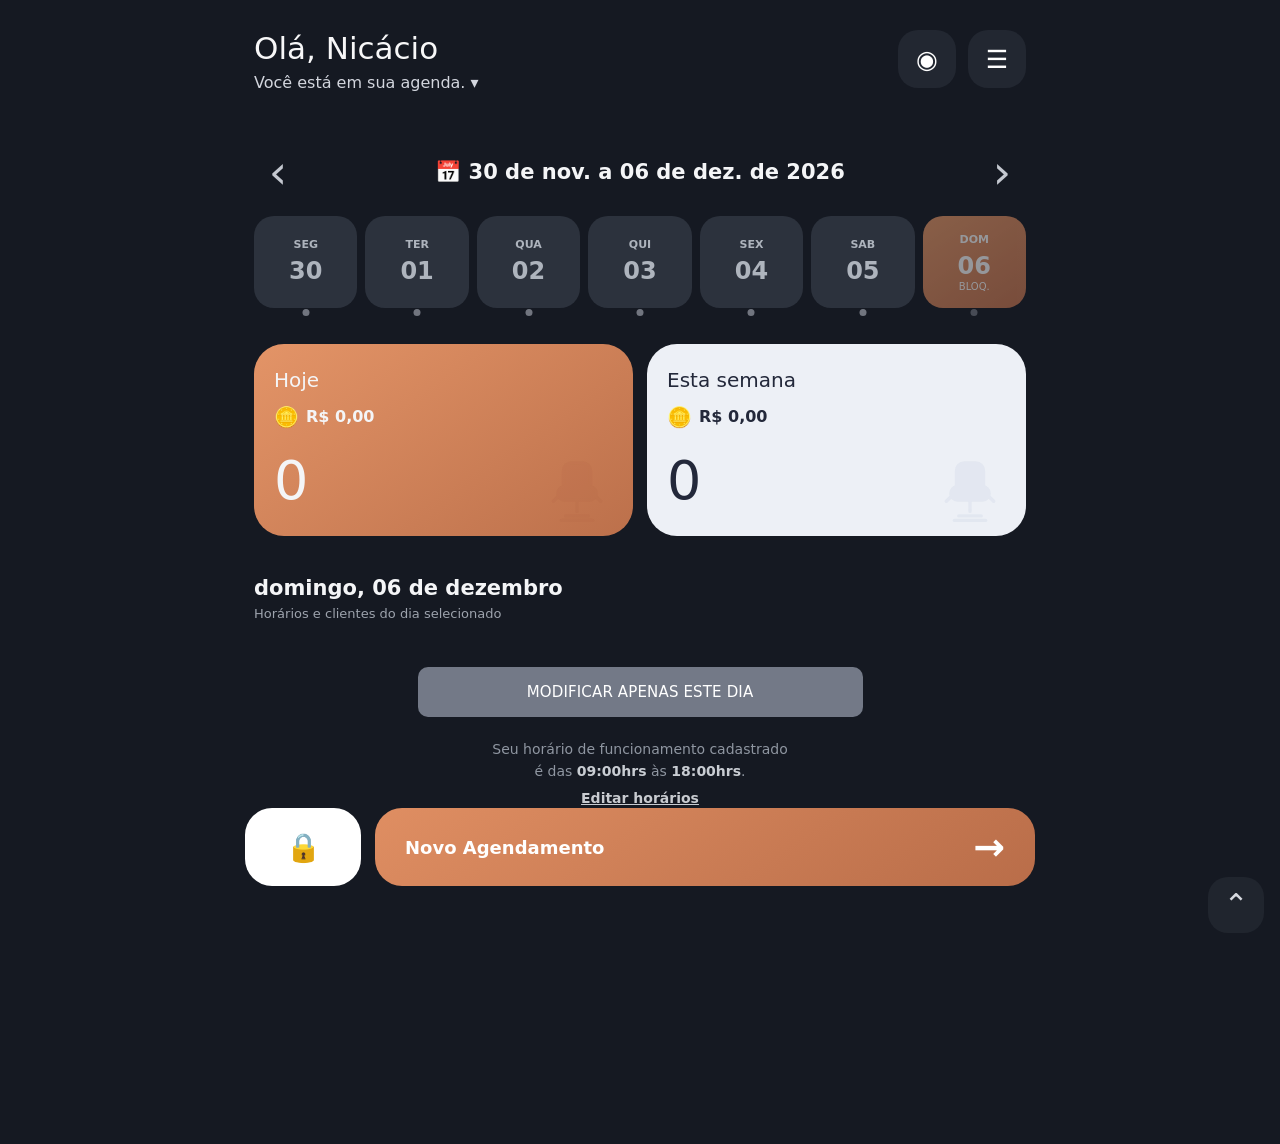
==== barbeiro/index.html @ 071ae9c9 "Add files via upload" ====
<!doctype html>
<html lang="pt-BR">
<head>
<meta charset="utf-8">
<meta name="viewport" content="width=device-width,initial-scale=1,viewport-fit=cover">
<meta name="theme-color" content="#151922">
<title>Agenda • Barbearia Nicácio</title>
<link rel="manifest" href="manifest.json">
<link rel="stylesheet" href="barbeiro.css?v=29">
</head>
<body>
<main class="barber-app">
  <header class="barber-top">
    <div class="hello-block">
      <h1>Olá, <span id="barberName">Nicácio</span></h1>
      <button id="agendaSelector" class="agenda-selector">Você está em sua agenda. <span>▾</span></button>
    </div>
    <div class="top-actions">
      <button id="togglePrivacy" class="icon-btn" aria-label="Ocultar valores">◉</button>
      <button id="openMenu" class="icon-btn" aria-label="Abrir menu">☰</button>
    </div>
  </header>

  <section class="week-head">
    <div class="week-title-row">
      <button id="prevWeek" class="nav-arrow" aria-label="Semana anterior">‹</button>
      <div class="week-title">📅 <span id="weekRange"></span></div>
      <button id="nextWeek" class="nav-arrow" aria-label="Próxima semana">›</button>
    </div>
    <div id="weekDays" class="week-days"></div>
  </section>

  <section class="stats-grid">
    <article class="stat-card stat-today">
      <div><strong>Hoje</strong><span class="money-line"><span class="coin-icon" aria-hidden="true">🪙</span><b id="todayRevenue">R$ 0,00</b></span></div>
      <div class="stat-number" id="todayCount">0</div><div class="chair barber-chair" aria-hidden="true"><svg viewBox="0 0 64 64"><rect x="20" y="8" width="24" height="26" rx="7"/><rect x="15" y="29" width="34" height="12" rx="6"/><path d="M32 41v10M22 55h20M18 59h28"/><path d="M18 35l-7 7M46 35l7 7"/></svg></div>
    </article>
    <article class="stat-card stat-week">
      <div><strong>Esta semana</strong><span class="money-line"><span class="coin-icon" aria-hidden="true">🪙</span><b id="weekRevenue">R$ 0,00</b></span></div>
      <div class="stat-number" id="weekCount">0</div><div class="chair barber-chair" aria-hidden="true"><svg viewBox="0 0 64 64"><rect x="20" y="8" width="24" height="26" rx="7"/><rect x="15" y="29" width="34" height="12" rx="6"/><path d="M32 41v10M22 55h20M18 59h28"/><path d="M18 35l-7 7M46 35l7 7"/></svg></div>
    </article>
  </section>

  <section class="timeline-wrap">
    <div class="timeline-top">
      <div><h2 id="selectedDayTitle">Agenda de hoje</h2><p id="selectedDaySub">Horários e clientes do dia selecionado</p></div>
      <button id="editDayBtn" class="mini-btn">Modificar este dia</button>
    </div>
    <div id="timeline" class="timeline"></div>
    <div class="day-edit-footer">
      <button id="editDayBtnBottom" class="day-only-btn">MODIFICAR APENAS ESTE DIA</button>
      <p class="business-hours" id="businessHoursText"></p>
      <button id="editHoursLink" class="edit-hours-link" type="button">Editar horários</button>
      <div class="app-version">Versão Barbearia Nicácio</div>
      <button id="scrollTopRef" class="scroll-top-ref" type="button" aria-label="Voltar ao topo">⌃</button>
    </div>
  </section>

  <div class="bottom-spacer"></div>
  <div class="bottom-actions">
    <button id="lockDayBtn" class="lock-btn" aria-label="Bloquear dia">🔒</button>
    <button id="newBookingBtn" class="new-booking-btn">Novo Agendamento <span>→</span></button>
  </div>
</main>

<aside id="sideMenu" class="side-menu hidden" aria-hidden="true">
  <div class="menu-head-ref">
    <button id="closeMenu" class="menu-close-ref" aria-label="Fechar menu">✕</button>
    <div class="menu-logo-ref">NICÁCIO</div>
  </div>
  <nav class="menu-list menu-list-ref">
    <button data-page="link">Meu link</button>
    <button data-page="services">Serviços e preços</button>
    <button data-page="clients">Clientes</button>
    <button data-page="cancelled">Cancelados</button>
    <button data-page="recurrence">Minhas recorrências</button>
    <button data-page="revenue">Faturamento</button>
    <button data-page="help">Ajuda p/ configurar</button>
    <button data-page="report">Reportar erro</button>
    <button data-page="rate">Avaliar app</button>
    <button data-page="settings">Configurações</button>
  </nav>
</aside>
<div id="menuOverlay" class="menu-overlay hidden"></div>

<section id="modal" class="modal hidden" aria-hidden="true">
  <div class="modal-card">
    <div class="modal-head"><h2 id="modalTitle">Painel</h2><button id="closeModal" class="icon-btn" aria-label="Fechar">✕</button></div>
    <div id="modalContent"></div>
  </div>
</section>

<div id="toast" class="toast hidden" role="status"></div>
<script src="barbeiro.js?v=29"></script>
</body>
</html>
---- barbeiro/barbeiro.css ----
:root{--bg:#151922;--panel:#2b3039;--panel2:#222730;--text:#f4f5f7;--muted:#9da3ad;--accent:#dc8a5e;--accent2:#b96b48;--light:#eef0f6;--danger:#a34b55;--success:#2f7650;--line:#ffffff1b;--slot:#50545d}
*{box-sizing:border-box}html{background:#11151d}body{margin:0;background:linear-gradient(180deg,#11161f 0,#20242c 72%,#171b22 100%);color:var(--text);font-family:Inter,system-ui,-apple-system,Segoe UI,Roboto,Arial,sans-serif;min-height:100vh}button,input,select,textarea{font:inherit}button{cursor:pointer}.hidden{display:none!important}
.barber-app{max-width:820px;margin:auto;min-height:100vh;padding:26px 22px 116px}.barber-top{display:flex;justify-content:space-between;align-items:flex-start;gap:14px}.barber-top h1{font-size:29px;line-height:1.05;margin:0 0 5px;font-weight:400}.agenda-selector{border:0;background:transparent;color:#d0d4dc;padding:0;font-size:14px}.top-actions{display:flex;gap:12px}.icon-btn{width:54px;height:54px;border:0;border-radius:18px;background:#222730;color:#fff;font-size:24px;display:grid;place-items:center}
.week-head{margin-top:24px}.week-title-row{display:flex;align-items:center;justify-content:space-between;gap:14px}.week-title{font-size:19px;font-weight:750}.week-arrows{display:flex;gap:20px}.nav-arrow{border:0;background:transparent;color:#b9bec7;font-size:44px;line-height:.8;padding:0 4px}.week-days{display:grid;grid-template-columns:repeat(7,1fr);gap:8px;margin-top:17px}.day-btn{border:0;border-radius:17px;background:#2d323c;color:#aeb4be;padding:8px 3px;height:84px;position:relative}.day-btn span,.day-btn small{display:block}.day-btn span{font-size:10px;font-weight:700}.day-btn strong{font-size:20px;display:block;margin:5px 0 2px}.day-btn small{font-size:9px}.day-btn::after{content:"";position:absolute;width:7px;height:7px;border-radius:50%;bottom:-8px;left:50%;transform:translateX(-50%);background:#21cf45;opacity:.9}.day-btn.no-work::after,.day-btn.blocked::after{background:#7b8089}.day-btn.active{background:linear-gradient(145deg,#e59a6f,#c57650);color:#fff}.day-btn.blocked{opacity:.55}
.stats-grid{display:grid;grid-template-columns:1fr 1fr;gap:12px;margin-top:32px}.stat-card{min-height:162px;border-radius:28px;padding:20px;position:relative;overflow:hidden}.stat-today{background:linear-gradient(145deg,#e39467,#bc704b)}.stat-week{background:#edf0f6;color:#23283a}.stat-card strong{display:block;font-size:18px;font-weight:500}.money-line{display:block;margin-top:9px;height:24px}.money-line b{font-size:14px}.stat-number{font-size:50px;margin-top:17px;font-weight:400}.chair{position:absolute;right:20px;bottom:10px;font-size:58px;opacity:.08;transform:rotate(180deg)}
.timeline-wrap{margin-top:34px}.timeline-top{display:flex;justify-content:space-between;gap:12px;align-items:end}.timeline-top h2{margin:0;font-size:19px}.timeline-top p{margin:4px 0 0;color:var(--muted);font-size:12px}.mini-btn{border:0;border-radius:13px;background:#707681;color:#fff;padding:10px 12px;font-size:11px}.timeline{margin-top:18px}.slot-row{position:relative;min-height:108px;border-top:1px solid #ffffff24;padding:0 0 6px 68px}.slot-time{position:absolute;left:0;top:-9px;color:#7f8793;font-size:12px}.slot-card{min-height:96px;border-radius:17px;background:#555961;padding:12px 15px;margin:0 0 6px;display:flex;flex-direction:column;justify-content:space-between;position:relative}.slot-card.closed{background:repeating-linear-gradient(45deg,#3d424b 0,#3d424b 12px,#484d56 12px,#484d56 24px)}.slot-card.closed strong{font-size:18px;margin-top:25px}.slot-card .slot-head{display:flex;justify-content:space-between;gap:10px;color:#fff;font-weight:700;font-size:13px}.slot-card .slot-actions{display:flex;gap:8px}.slot-card .client-name{font-size:18px;font-weight:700;margin-top:18px}.slot-card .service-name{font-size:11px;color:#c7cbd2;text-transform:uppercase;font-weight:800;letter-spacing:.4px}.slot-price{font-size:12px;color:#fff;background:#ffffff16;border-radius:8px;padding:5px 8px}.mini-icon{border:0;background:transparent;color:#fff;font-size:16px;padding:2px 4px}.empty-slot{color:#69717d;padding:22px 12px;font-size:12px}
.bottom-actions{position:fixed;left:50%;transform:translateX(-50%);bottom:12px;width:min(784px,calc(100% - 28px));display:grid;grid-template-columns:110px 1fr;gap:12px;z-index:8}.lock-btn,.new-booking-btn{border:0;border-radius:24px;height:76px}.lock-btn{background:#fff;font-size:28px}.new-booking-btn{background:linear-gradient(145deg,#df8e62,#b96d49);color:#fff;font-size:17px;font-weight:700;display:flex;align-items:center;justify-content:space-between;padding:0 28px}.new-booking-btn span{font-size:34px}.bottom-spacer{height:60px}
.side-menu{position:fixed;inset:0 0 0 auto;width:min(540px,86vw);background:#12171f;z-index:30;padding:28px 20px;box-shadow:-20px 0 60px #0007;overflow:auto}.menu-overlay{position:fixed;inset:0;background:#0009;z-index:29}.menu-head{display:flex;justify-content:space-between;align-items:flex-start}.menu-logo{font-family:Georgia,serif;font-size:38px;color:#d58a64;font-weight:800}.menu-head small{color:#8e96a1}.menu-list{margin-top:38px;display:flex;flex-direction:column}.menu-list button{border:0;border-bottom:1px solid #ffffff0f;background:transparent;color:#d4d7dc;text-align:left;padding:16px 5px;font-size:16px;display:flex;gap:12px;align-items:center}.menu-list button span{width:25px;text-align:center}
.modal{position:fixed;inset:0;background:#000a;display:grid;place-items:end center;z-index:40;padding:12px}.modal-card{width:min(760px,100%);max-height:90vh;overflow:auto;background:#181e27;border-radius:28px 28px 18px 18px;padding:20px}.modal-head{display:flex;align-items:center;justify-content:space-between;position:sticky;top:-20px;background:#181e27;padding:6px 0 12px;z-index:2}.modal-head h2{margin:0;font-size:22px}.form-grid{display:grid;grid-template-columns:1fr 1fr;gap:10px}.field{margin-top:12px}.field label{display:block;color:#b7bdc7;font-size:12px;margin-bottom:6px}.field input,.field select,.field textarea{width:100%;border:1px solid var(--line);background:#0e141c;color:#fff;border-radius:14px;padding:13px;min-height:46px}.field textarea{resize:vertical;min-height:80px}.full{grid-column:1/-1}.primary-btn,.secondary-btn,.danger-btn{width:100%;border:0;border-radius:15px;padding:14px;margin-top:14px;color:#fff;font-weight:800}.primary-btn{background:linear-gradient(145deg,#df8c62,#b56e4a)}.secondary-btn{background:#343b46}.danger-btn{background:#883d47}.inline-actions{display:grid;grid-template-columns:1fr 1fr;gap:9px}.list-card{background:#252c36;border:1px solid #ffffff0d;border-radius:16px;padding:14px;margin:10px 0}.list-card h3{margin:0 0 5px;font-size:16px}.list-card p{margin:4px 0;color:#aeb5bf;font-size:12px}.service-admin{display:grid;grid-template-columns:1fr auto;gap:12px;align-items:center}.service-admin .service-price{font-weight:800;color:#efa070}.service-actions{display:flex;gap:7px;margin-top:9px}.small-btn{border:0;border-radius:10px;padding:8px 10px;background:#3b424e;color:#fff;font-size:11px}.small-btn.danger{background:#67323a}.badge{display:inline-block;padding:4px 8px;border-radius:999px;background:#2c6848;color:#d7f6e4;font-size:10px;font-weight:800}.badge.off{background:#54363a;color:#e6b9bf}.summary-box{background:#252c36;border-radius:18px;padding:18px;margin:12px 0}.summary-box .big{font-size:32px;font-weight:800;margin-top:4px}.slot-checks{display:grid;grid-template-columns:repeat(3,1fr);gap:8px;margin-top:12px}.slot-check{border:1px solid #ffffff16;border-radius:11px;padding:10px 6px;background:#252b35;color:#fff;text-align:center;font-size:12px}.slot-check.closed{background:#6c3d43}.toast{position:fixed;left:50%;bottom:105px;transform:translateX(-50%);z-index:60;background:#fff;color:#151922;padding:11px 16px;border-radius:999px;font-weight:700;box-shadow:0 8px 30px #0008;font-size:13px}
@media(max-width:560px){.barber-app{padding:18px 14px 112px}.barber-top h1{font-size:27px}.icon-btn{width:50px;height:50px}.week-title{font-size:18px}.week-days{gap:6px}.day-btn{height:78px;border-radius:16px}.stats-grid{gap:10px}.stat-card{min-height:148px;padding:18px}.stat-number{font-size:46px}.timeline-top{align-items:center}.timeline-top h2{font-size:17px}.slot-row{padding-left:62px;min-height:105px}.bottom-actions{grid-template-columns:94px 1fr}.lock-btn,.new-booking-btn{height:70px}.new-booking-btn{padding:0 23px}.side-menu{width:88vw}.form-grid{grid-template-columns:1fr}.slot-checks{grid-template-columns:repeat(2,1fr)}}


/* V3 — topo restaurado no mesmo visual da versão anterior */
.barber-app{padding-top:22px}
.barber-top{display:flex;justify-content:space-between;align-items:flex-start;gap:12px;min-height:72px}
.hello-block{min-width:0;flex:1}
.barber-top h1{display:block!important;visibility:visible!important;opacity:1!important;color:#f4f5f7!important;font-size:30px!important;line-height:1.08!important;margin:0 0 4px!important;font-weight:400!important;letter-spacing:0!important;white-space:nowrap}
.agenda-selector{display:block!important;visibility:visible!important;opacity:1!important;color:#d3d6dc!important;font-size:15px!important;line-height:1.35!important;padding:0!important;white-space:nowrap}
.top-actions{display:flex;gap:10px;flex:none}
.icon-btn{width:54px;height:54px;border-radius:18px;background:#20252e;color:#fff;font-size:24px}
.week-head{margin-top:20px}
.week-title-row{display:grid!important;grid-template-columns:42px minmax(0,1fr) 42px!important;align-items:center!important;gap:8px!important}
.week-title{display:block!important;visibility:visible!important;opacity:1!important;text-align:center!important;color:#f4f5f7!important;font-size:20px!important;font-weight:750!important;line-height:1.25!important;min-width:0}
.nav-arrow{font-size:42px!important;line-height:1!important;color:#b9bec7!important;padding:0!important;width:42px!important;height:48px!important;display:grid!important;place-items:center!important}
.week-days{margin-top:16px!important}
@media(max-width:560px){
  .barber-app{padding-top:16px}
  .barber-top h1{font-size:28px!important}
  .agenda-selector{font-size:14px!important}
  .icon-btn{width:50px;height:50px}
  .week-title{font-size:18px!important}
  .week-title-row{grid-template-columns:36px minmax(0,1fr) 36px!important}
  .nav-arrow{width:36px!important;height:44px!important;font-size:39px!important}
}


/* V4 — visual alinhado à FOTO 2 + topo sempre visível ao abrir */
html,body{scroll-behavior:auto;overflow-x:hidden}
body{background:#151922}
.barber-app{max-width:820px;margin:0 auto;padding:30px 24px 116px;background:#151922}
.barber-top{min-height:104px;display:flex;align-items:flex-start;justify-content:space-between;gap:14px}
.hello-block{padding-top:2px}
.barber-top h1{font-size:31px!important;line-height:1.08!important;font-weight:400!important;margin:0 0 8px!important;color:#f7f7f8!important}
.agenda-selector{font-size:16px!important;color:#d3d6de!important;line-height:1.25!important}
.top-actions{gap:12px}
.icon-btn{width:58px;height:58px;border-radius:20px;background:#222731;font-size:25px}
.week-head{margin-top:12px}
.week-title-row{grid-template-columns:48px minmax(0,1fr) 48px!important;gap:10px!important}
.week-title{font-size:21px!important;line-height:1.25!important;font-weight:800!important}
.nav-arrow{width:48px!important;height:52px!important;font-size:46px!important;color:#c4c8d0!important}
.week-days{gap:8px!important;margin-top:18px!important}
.day-btn{height:92px;border-radius:20px;background:#2c323d;padding:10px 3px;color:#aeb4bd}
.day-btn span{font-size:11px}.day-btn strong{font-size:24px;margin:6px 0 1px}.day-btn small{font-size:10px}
.day-btn.active{background:linear-gradient(145deg,#e89968,#c97650);color:#fff}
.stats-grid{gap:14px;margin-top:36px}
.stat-card{min-height:174px;border-radius:30px;padding:24px 20px}
.stat-card strong{font-size:20px}.money-line{margin-top:12px}.money-line b{font-size:16px}.stat-number{font-size:54px;margin-top:21px}
.timeline-wrap{margin-top:40px}.timeline-top h2{font-size:21px}.timeline-top p{font-size:13px;margin-top:6px}.mini-btn{font-size:12px;padding:12px 15px;border-radius:15px}
.timeline{margin-top:20px}.slot-row{min-height:118px;padding-left:74px}.slot-time{font-size:13px}.empty-slot{font-size:13px;padding-top:26px}
.bottom-actions{width:min(790px,calc(100% - 32px));bottom:14px;grid-template-columns:116px 1fr;gap:14px}.lock-btn,.new-booking-btn{height:78px;border-radius:27px}.new-booking-btn{font-size:18px;padding:0 30px}.new-booking-btn span{font-size:38px}
@media(max-width:560px){
 .barber-app{padding:24px 14px 112px}
 .barber-top{min-height:102px}
 .barber-top h1{font-size:30px!important;margin-bottom:7px!important}
 .agenda-selector{font-size:15px!important}
 .icon-btn{width:56px;height:56px;border-radius:19px}
 .week-head{margin-top:10px}
 .week-title-row{grid-template-columns:42px minmax(0,1fr) 42px!important}
 .week-title{font-size:20px!important}
 .nav-arrow{width:42px!important;height:50px!important;font-size:43px!important}
 .week-days{gap:6px!important;margin-top:17px!important}
 .day-btn{height:88px;border-radius:18px}
 .day-btn span{font-size:10px}.day-btn strong{font-size:23px}
 .stats-grid{gap:10px;margin-top:34px}
 .stat-card{min-height:168px;border-radius:28px;padding:22px 18px}
 .stat-card strong{font-size:19px}.stat-number{font-size:52px}
 .timeline-wrap{margin-top:36px}.timeline-top h2{font-size:19px}.timeline-top p{font-size:12px}.mini-btn{font-size:11px;padding:11px 12px}
 .slot-row{padding-left:62px;min-height:112px}
 .bottom-actions{grid-template-columns:98px 1fr;width:calc(100% - 28px);gap:10px}.lock-btn,.new-booking-btn{height:72px}.new-booking-btn{font-size:17px;padding:0 24px}
}

/* V5 - ícones dos cards Hoje / Esta semana, igual à referência */
.money-line{display:flex!important;align-items:center;gap:7px}
.coin-icon{font-size:20px;line-height:1;filter:saturate(1.15);transform:translateY(1px)}
.barber-chair{width:72px;height:72px;font-size:0!important;transform:none!important;opacity:.11!important}
.barber-chair svg{width:100%;height:100%;fill:currentColor;stroke:currentColor;stroke-width:3;stroke-linecap:round;stroke-linejoin:round}
.stat-today .barber-chair{color:#a85e3e}
.stat-week .barber-chair{color:#8fa3c6}
@media(max-width:560px){.coin-icon{font-size:19px}.barber-chair{width:66px;height:66px;right:18px;bottom:16px}}

/* V6 — agenda no estilo da foto de referência */
.timeline{margin-top:22px}
.slot-row{
  position:relative;
  min-height:132px;
  border-top:1px solid rgba(255,255,255,.18);
  padding:0 0 6px 88px;
}
.slot-time{
  position:absolute;
  left:0;
  top:-10px;
  width:72px;
  color:#8e959f;
  font-size:14px;
  line-height:20px;
}
.slot-card{
  min-height:124px;
  border-radius:18px;
  background:#565a63;
  padding:14px 16px 15px;
  margin:0 0 6px;
  display:flex;
  flex-direction:column;
  justify-content:space-between;
  position:relative;
  box-shadow:inset 0 1px 0 rgba(255,255,255,.035);
}
.slot-card.closed{
  background:repeating-linear-gradient(45deg,#3b4049 0,#3b4049 12px,#484d56 12px,#484d56 24px);
}
.slot-card.closed strong{
  font-size:20px;
  line-height:1.15;
  margin-top:32px;
}
.slot-card .slot-head{
  font-size:15px;
  line-height:1.2;
  font-weight:750;
}
.slot-card .client-name{
  font-size:21px;
  line-height:1.15;
  font-weight:750;
  margin-top:20px;
}
.slot-card .service-name{
  margin-top:4px;
  font-size:13px;
  line-height:1.15;
  color:#c8ccd3;
}
.slot-price{
  position:absolute;
  right:16px;
  bottom:14px;
  min-width:78px;
  text-align:center;
  font-size:12px;
  color:#fff;
  background:rgba(255,255,255,.12);
  border-radius:8px;
  padding:6px 9px;
}
.empty-slot{
  min-height:124px;
  padding:48px 16px 14px;
  color:#707782;
  font-size:13px;
  border-radius:17px;
}
.slot-row.has-card + .slot-row{margin-top:2px}
.slot-row.span-2{min-height:264px}
.slot-row.span-2 .slot-card{min-height:256px}
.slot-row.span-3{min-height:396px}
.slot-row.span-3 .slot-card{min-height:388px}
@media(max-width:560px){
  .slot-row{min-height:126px;padding-left:76px}
  .slot-time{width:64px;font-size:13px}
  .slot-card{min-height:118px;padding:13px 14px 14px}
  .slot-card.closed strong{font-size:19px;margin-top:30px}
  .slot-card .client-name{font-size:20px}
  .empty-slot{min-height:118px;padding-top:45px}
  .slot-row.span-2{min-height:252px}
  .slot-row.span-2 .slot-card{min-height:244px}
  .slot-row.span-3{min-height:378px}
  .slot-row.span-3 .slot-card{min-height:370px}
}

/* V7 - menu lateral inspirado na referência enviada */
.side-menu{
  width:min(620px,80vw);
  padding:26px 34px 44px;
  background:#151a22;
  box-shadow:-18px 0 48px rgba(0,0,0,.34);
}
.menu-head-ref{
  position:relative;
  min-height:118px;
  display:flex;
  align-items:center;
  justify-content:center;
}
.menu-logo-ref{
  font-family:Georgia,"Times New Roman",serif;
  font-size:42px;
  font-weight:800;
  letter-spacing:1px;
  color:#d7835d;
  text-align:center;
}
.menu-close-ref{
  position:absolute;
  left:0;
  top:8px;
  width:58px;
  height:58px;
  border:0;
  border-radius:18px;
  background:#242a33;
  color:#f3f4f6;
  font-size:34px;
  line-height:1;
  display:grid;
  place-items:center;
}
.menu-list-ref{
  margin-top:42px;
  gap:0;
}
.menu-list-ref button{
  width:100%;
  min-height:72px;
  padding:14px 18px;
  border:0;
  border-bottom:0;
  background:transparent;
  color:#c8ccd3;
  font-size:22px;
  font-weight:400;
  text-align:right;
  justify-content:flex-end;
  border-radius:12px;
}
.menu-list-ref button:active,
.menu-list-ref button:focus-visible{
  background:rgba(255,255,255,.055);
  color:#fff;
  outline:none;
}
@media(max-width:560px){
  .side-menu{width:80vw;padding:22px 24px 38px}
  .menu-head-ref{min-height:104px}
  .menu-logo-ref{font-size:34px}
  .menu-close-ref{width:52px;height:52px;font-size:30px;border-radius:16px}
  .menu-list-ref{margin-top:28px}
  .menu-list-ref button{min-height:62px;font-size:18px;padding:10px 8px}
}
.field-input{width:100%;box-sizing:border-box;margin-top:12px;background:#0f141b;border:1px solid #303743;color:#eef0f3;border-radius:12px;padding:13px;font:inherit;resize:vertical}


/* V8 — Meu link igual à referência, com compartilhamento e QR Code */
.link-modal .modal-card{width:100%;max-width:none;height:100%;max-height:none;border-radius:0;margin:0;background:#151a22;padding:0;overflow:auto}
.link-modal .modal-head{display:none}
.link-modal #modalContent{padding:0}
.link-screen{min-height:100%;padding:34px 24px 50px;background:#151a22;color:#f3f4f6;box-sizing:border-box}
.link-back{width:52px;height:52px;border:0;background:transparent;color:#aeb4be;font-size:38px;line-height:1;text-align:left;padding:0;margin-bottom:28px}
.link-eyebrow{font-size:16px;color:#9da4ae;margin-bottom:8px}
.link-title{font-size:46px;line-height:1.05;margin:0 0 30px;font-weight:400;color:#f1f2f4}
.share-card{background:linear-gradient(145deg,#e99a69,#bd6f4b);border-radius:30px;padding:28px 24px 22px;color:#fff;box-shadow:inset 0 1px 0 rgba(255,255,255,.16)}
.share-card h3{font-size:22px;line-height:1.25;margin:0 0 12px;font-weight:500}
.share-card>p{font-size:14px;line-height:1.45;margin:0 0 22px;color:rgba(255,255,255,.93)}
.link-box{display:grid;grid-template-columns:minmax(0,1fr) 142px;background:rgba(255,255,255,.1);border-radius:20px 20px 0 0;overflow:hidden;min-height:68px}
.link-url{display:flex;align-items:center;min-width:0;padding:0 16px;font-size:16px;white-space:nowrap;overflow:hidden;text-overflow:ellipsis}
.copy-link-btn{border:0;background:#fff;color:#171b22;font-size:17px;font-weight:750;border-radius:20px;padding:0 14px}
.link-status-row{min-height:52px;background:#fff;color:#28303a;border-radius:0 0 18px 18px;padding:0 16px;display:flex;align-items:center;justify-content:space-between;gap:12px;font-size:13px}
.link-status-row span{display:flex;align-items:center;gap:8px;min-width:0}.online-dot{display:inline-block;width:9px;height:9px;border-radius:50%;background:#40bd32;box-shadow:0 0 0 2px rgba(64,189,50,.15)}
.link-status-row button{border:0;background:transparent;color:#171b22;text-decoration:underline;font-weight:750;font-size:13px;padding:12px 0}
.share-actions{margin-top:24px;display:grid;grid-template-columns:repeat(4,1fr);gap:0}
.share-actions button{border:0;border-right:1px solid rgba(255,255,255,.28);background:transparent;color:#fff;min-width:0;padding:0 8px 3px;display:flex;flex-direction:column;align-items:center;gap:9px}.share-actions button:last-child{border-right:0}
.share-actions b{font-size:13px;font-weight:500;white-space:nowrap}.share-icon{width:46px;height:46px;border-radius:12px;display:grid;place-items:center;font-size:24px;font-weight:800}.share-icon.whatsapp{background:#25d366}.share-icon.qr{background:#fff;color:#111}.share-icon.facebook{background:#1877f2;color:#fff;font-family:Arial}.share-icon.more{background:#2a3039;color:#fff;font-size:18px;letter-spacing:1px}
.qr-panel{position:absolute;inset:0;background:rgba(7,10,14,.82);display:grid;place-items:center;padding:24px;z-index:4}.qr-card{position:relative;width:min(420px,100%);background:#fff;color:#171b22;border-radius:26px;padding:28px 24px;text-align:center}.qr-card h3{font-size:22px;margin:5px 0 8px}.qr-card p{font-size:14px;color:#646b73;margin:0 0 16px}.qr-card img{width:min(280px,80vw);height:auto;display:block;margin:0 auto 14px;border-radius:12px}.qr-card strong,.qr-card small{display:block}.qr-card small{margin-top:5px;color:#7b8189;word-break:break-all}.qr-close{position:absolute;right:12px;top:12px;width:42px;height:42px;border:0;border-radius:14px;background:#edf0f4;color:#222;font-size:21px}
.link-config-screen .link-title{font-size:38px}.config-link-card{background:#202630;border:1px solid #313845;border-radius:24px;padding:24px}.config-link-card h3{margin:0 0 9px;font-size:20px}.config-link-card p{margin:0 0 18px;color:#aeb4bd;line-height:1.5}.configured-url{padding:16px;border-radius:14px;background:#10151c;border:1px solid #323a47;word-break:break-all;font-size:14px}.online-config{display:flex;gap:9px;align-items:center;margin:18px 0;color:#c9ced5;font-size:14px}
@media(max-width:560px){.link-screen{padding:26px 18px 42px}.link-back{margin-bottom:22px}.link-title{font-size:42px;margin-bottom:26px}.share-card{padding:24px 16px 18px;border-radius:26px}.share-card h3{font-size:20px}.link-box{grid-template-columns:minmax(0,1fr) 125px}.copy-link-btn{font-size:15px}.link-url{font-size:14px;padding:0 13px}.link-status-row{padding:0 13px}.share-actions{margin-top:20px}.share-actions button{padding:0 4px}.share-actions b{font-size:11px}.share-icon{width:42px;height:42px}.link-config-screen .link-title{font-size:34px}}

/* V9 — Configurar link completo no estilo da referência */
.offline-dot{background:#8c929b!important;box-shadow:none!important}
.link-config-form{min-height:100%;background:#151a22;color:#f3f4f6;padding:26px 18px 120px;box-sizing:border-box}
.config-topbar{display:flex;gap:8px;align-items:flex-start;margin-bottom:26px}.config-topbar .link-back{flex:0 0 auto;margin:0 8px 0 0}.config-topbar .link-title{font-size:40px;margin:2px 0 8px}.config-topbar p{margin:0;color:#c3c7ce;font-size:16px;line-height:1.45}
.config-switch-card{background:#30343a;border-radius:22px;padding:22px 20px;margin:0 0 22px}.config-switch-card p{margin:22px 0 0;color:#c6c9cf;font-size:14px;line-height:1.55}
.switch-row{display:flex;align-items:center;gap:15px;font-size:19px}.switch-row b{font-weight:450}.switch{position:relative;display:inline-flex;width:50px;height:28px;flex:0 0 50px}.switch input{position:absolute;opacity:0}.switch i{position:absolute;inset:0;border-radius:999px;background:#9aa0a8;transition:.18s}.switch i:before{content:"";position:absolute;width:28px;height:28px;border-radius:50%;left:0;top:0;background:#fff;box-shadow:0 1px 4px rgba(0,0,0,.25);transition:.18s}.switch input:checked+i{background:#30c96b}.switch input:checked+i:before{transform:translateX(22px);background:#35e47a}
.config-label{display:block;margin:24px 0 10px;color:#d8dbe0;font-size:14px;letter-spacing:.02em}.config-counter-label{display:flex;justify-content:space-between;align-items:center}.config-counter-label span{text-decoration:underline;font-weight:700}
.slug-row{display:grid;grid-template-columns:44% 56%;background:#4b4b4b;border-radius:20px;overflow:hidden;min-height:66px}.slug-row span{display:flex;align-items:center;padding:0 14px;background:#3e3f42;color:#fff;font-size:13px;white-space:nowrap;overflow:hidden;text-overflow:ellipsis}.slug-row input{min-width:0;border:0;background:#505050;color:#fff;font:inherit;font-size:16px;padding:0 16px;outline:none}.slug-row input::placeholder{color:#aeb0b3}
.config-select{width:100%;height:66px;border:0;border-radius:20px;background:#4b4b4b;color:#fff;font-size:18px;padding:0 20px;outline:none}.config-help{background:#10151c;color:#bfc4cb;border-radius:0 0 18px 18px;padding:18px 18px 20px;margin:0 0 22px;font-size:14px;line-height:1.55}.strong-help{border-radius:0 0 18px 18px}.strong-help b{color:#d5d8dd;font-size:14px}
.color-picker-row{position:relative;height:70px;border-radius:20px;overflow:hidden;margin-bottom:0}.color-picker-row input{position:absolute;inset:0;width:100%;height:100%;opacity:0;cursor:pointer}.color-picker-row span{display:block;width:100%;height:100%;background:#c67d59}
.config-textarea{width:100%;box-sizing:border-box;border:0;border-radius:20px;background:#4b4b4b;color:#fff;font:inherit;font-size:18px;line-height:1.55;padding:18px 16px;resize:vertical;outline:none}
.save-bar-wrap{position:sticky;bottom:0;margin:26px -18px -120px;padding:0;background:#151a22;z-index:3}.config-save-btn{width:100%;height:72px;border:0;background:linear-gradient(90deg,#e99060,#c87652);color:#fff;font-size:18px;letter-spacing:.06em}
@media(max-width:560px){.link-config-form{padding:22px 14px 115px}.config-topbar .link-title{font-size:34px}.config-topbar p{font-size:14px}.config-switch-card{padding:20px 16px;border-radius:20px}.switch-row{font-size:17px}.slug-row{grid-template-columns:48% 52%}.slug-row span{font-size:11px;padding:0 10px}.slug-row input{font-size:14px;padding:0 12px}.config-select{height:62px;font-size:17px}.save-bar-wrap{margin-left:-14px;margin-right:-14px}}
\n\n
/* V11 — QR Code fiel à referência e sem dependência externa */
.qr-export-screen{min-height:100%;box-sizing:border-box;background:#fff;color:#171717;padding:20px 18px 42px;text-align:center}
.qr-export-back{display:block;width:46px;height:46px;border:0;background:transparent;color:#222;font-size:34px;line-height:1;text-align:left;padding:0;margin:0 0 18px;cursor:pointer}
.qr-export-screen h2{font-size:34px;line-height:1.1;font-weight:400;margin:8px 0 28px;color:#171717}
.qr-export-image-wrap{width:100%;margin:0 auto 18px;display:grid;place-items:center;background:#fff}
.qr-export-image-wrap img{display:block;width:100%;max-width:720px;height:auto;object-fit:contain;background:#fff;image-rendering:auto}
.qr-export-actions{width:100%;margin:0 auto;display:grid;grid-template-columns:1fr 1fr;gap:8px}
.qr-export-actions button{min-width:0;min-height:66px;border:0;border-radius:3px;background:#24282b;color:#f6f6f6;font-size:18px;font-weight:400;padding:12px 8px;cursor:pointer}
.qr-export-actions button:active{transform:scale(.99);background:#171a1d}
@media(max-width:560px){.qr-export-screen{padding:16px 10px 34px}.qr-export-back{margin-bottom:8px}.qr-export-screen h2{font-size:30px;margin:10px 0 22px}.qr-export-image-wrap{margin-bottom:16px}.qr-export-actions{gap:7px}.qr-export-actions button{min-height:60px;font-size:16px;padding:10px 6px}}

/* V12 — Clientes completo igual à referência */
.clients-modal .modal-card{width:100%;max-width:none;height:100%;max-height:none;border-radius:0;margin:0;background:#151a22;padding:0;overflow:auto}
.clients-modal .modal-head{display:none}.clients-modal #modalContent{padding:0}
.clients-screen{min-height:100%;box-sizing:border-box;background:#151a22;color:#eef0f3;padding:28px 22px 110px;position:relative}
.clients-back{border:0;background:transparent;color:#aab0b9;font-size:40px;line-height:1;width:52px;height:52px;padding:0;text-align:left;margin:0 0 18px}
.clients-eyebrow{font-size:18px;color:#a4abb5;margin-bottom:7px}.clients-screen h2{font-size:52px;line-height:1;margin:0 0 28px;font-weight:450}
.clients-tools{display:grid;grid-template-columns:minmax(0,1fr) 72px 72px 72px;gap:9px;margin-bottom:18px}
.clients-tools input{min-width:0;height:66px;border:0;border-radius:22px;background:#4a4a49;color:#fff;font-size:20px;padding:0 20px;outline:none}.clients-tools input::placeholder{color:#aaa}
.tool-square{height:66px;border:0;border-radius:20px;background:#32363d;color:#f0f1f3;font-size:26px;font-weight:700}.tool-square.active{background:#c87955;color:#fff}
.client-filter-panel,.client-date-panel{display:flex;gap:8px;align-items:center;flex-wrap:wrap;background:#222831;border:1px solid #333b47;border-radius:18px;padding:12px;margin:-6px 0 16px}.client-filter-panel.hidden,.client-date-panel.hidden{display:none}
.client-filter-panel button,.client-date-panel button{border:0;border-radius:12px;background:#343a43;color:#e7e9ec;padding:10px 12px;font-size:14px}.client-filter-panel button.active{background:#c87955;color:#fff}.client-date-panel label{width:100%;font-size:13px;color:#b8bec7}.client-date-panel input{flex:1;min-width:160px;background:#10151c;border:1px solid #39414d;color:#fff;border-radius:12px;padding:10px;font-size:16px}
.client-list{display:flex;flex-direction:column;gap:10px}.client-card{display:grid;grid-template-columns:minmax(0,1fr) auto;gap:12px;align-items:center;background:#1d222a;border:1px solid #232a34;border-radius:22px;padding:12px 12px 12px 20px;min-height:86px}
.client-main{min-width:0}.client-main strong{display:block;font-size:18px;margin-bottom:5px;white-space:nowrap;overflow:hidden;text-overflow:ellipsis}.client-main span{display:block;color:#aab0b8;font-size:16px;white-space:nowrap;overflow:hidden;text-overflow:ellipsis}.client-main small{display:block;color:#d89770;margin-top:5px;font-size:12px}
.client-actions{display:flex;gap:8px}.client-actions button{width:56px;height:64px;border:0;border-radius:16px;background:#161b23;color:#f0f1f3;font-size:22px;display:grid;place-items:center;position:relative}.client-actions .client-wa{font-size:25px}.client-history small{position:absolute;right:7px;bottom:5px;min-width:18px;height:18px;border-radius:9px;background:#c87955;color:#fff;font-size:10px;display:grid;place-items:center;padding:0 3px}
.client-add-btn{position:sticky;bottom:18px;margin:22px 0 0 auto;display:grid;place-items:center;width:78px;height:78px;border:0;border-radius:22px;background:linear-gradient(145deg,#e99567,#c87551);color:#fff;font-size:50px;font-weight:200;box-shadow:0 8px 26px rgba(0,0,0,.25)}
.clients-empty{padding:40px 10px;text-align:center;color:#8e96a2}.client-edit-form{display:flex;flex-direction:column;gap:14px}.client-fav-switch{display:flex;align-items:center;gap:10px;background:#202630;border-radius:14px;padding:14px;color:#eef0f3}.client-fav-switch input{width:22px;height:22px;accent-color:#c87955}.client-history-head{background:#202630;border-radius:18px;padding:18px;margin-bottom:14px}.client-history-head strong,.client-history-head span{display:block}.client-history-head strong{font-size:22px}.client-history-head span{color:#aeb4bd;margin:5px 0 12px}.client-history-list{display:flex;flex-direction:column;gap:10px;margin-bottom:18px}.history-card{background:#181d24;border:1px solid #2d3540;border-radius:14px;padding:14px}.history-card b,.history-card span,.history-card small{display:block}.history-card span{margin:5px 0;color:#c4c8ce}.history-card small{color:#9ea5af}
@media(max-width:560px){.clients-screen{padding:22px 14px 100px}.clients-screen h2{font-size:46px}.clients-tools{grid-template-columns:minmax(0,1fr) 58px 58px 58px;gap:7px}.clients-tools input{height:62px;border-radius:19px;font-size:18px;padding:0 16px}.tool-square{height:62px;border-radius:18px;font-size:23px}.client-card{padding-left:16px}.client-actions{gap:6px}.client-actions button{width:50px;height:58px;border-radius:14px}.client-add-btn{width:72px;height:72px;font-size:45px}}

/* V13 — Clientes: WhatsApp real + análise igual à referência */
.client-actions button svg{width:25px;height:25px;display:block;fill:currentColor}
.client-actions .client-wa{color:#f1f3f5}.client-actions .client-history{color:#f1f3f5}
.analysis-modal .modal-card{width:100%;max-width:none;height:100%;max-height:none;border-radius:0;margin:0;background:#151a22;padding:0;overflow:auto}
.analysis-modal .modal-head{display:none}.analysis-modal #modalContent{padding:0}
.client-analysis-screen{min-height:100%;box-sizing:border-box;background:#151a22;color:#f0f1f3;padding:30px 22px 90px}
.analysis-back{width:52px;height:52px;border:0;background:transparent;color:#9ca3ad;font-size:42px;line-height:1;text-align:left;padding:0;margin-bottom:20px}
.analysis-eyebrow{font-size:18px;color:#9fa6af;margin-bottom:6px}.client-analysis-screen h2{font-size:52px;line-height:1.05;font-weight:450;margin:0 0 16px}.analysis-phone{font-size:22px;font-weight:650;color:#d3d6db;margin-bottom:64px}
.analysis-kpis{display:grid;grid-template-columns:1fr 1fr;gap:12px;margin-bottom:40px}.analysis-kpi{min-height:142px;border-radius:22px;background:linear-gradient(145deg,#3c414a,#292e36);padding:24px 20px;display:flex;flex-direction:column;justify-content:space-between}.analysis-kpi.accent{background:linear-gradient(145deg,#e89565,#c97754)}.analysis-kpi strong{font-size:30px;font-weight:650;letter-spacing:.01em}.analysis-kpi span{font-size:14px;color:#d6d9de}.analysis-kpi.accent span{color:#fff5ef}
.analysis-section-label{font-size:14px;color:#b9bec6;letter-spacing:.03em;margin:0 0 16px}.analysis-service-scroller{display:flex;gap:10px;overflow-x:auto;scrollbar-width:none;padding-bottom:8px}.analysis-service-scroller::-webkit-scrollbar{display:none}.analysis-service-card{flex:0 0 138px;height:178px;border-radius:20px;background:linear-gradient(145deg,#383d45,#2a2f37);padding:18px 16px;box-sizing:border-box;display:flex;flex-direction:column;justify-content:space-between}.analysis-service-card strong{font-size:42px;color:#e78e62;font-weight:500}.analysis-service-card span{font-size:15px;font-weight:700;color:#f3f4f6;overflow-wrap:anywhere}.analysis-empty{color:#8f97a2;padding:20px 2px}.analysis-drag-hint{text-align:right;color:#8e949e;font-size:11px;margin:8px 0 18px}
.analysis-bookings{display:flex;flex-direction:column;gap:10px;margin-top:24px}.analysis-booking-card{background:#4a4e56;border-radius:20px;padding:18px 18px 16px;min-height:108px;box-sizing:border-box}.analysis-booking-top{display:flex;align-items:center;justify-content:space-between;gap:12px;margin-bottom:22px}.analysis-booking-top>span{font-size:15px;font-weight:650}.analysis-more{border:0;background:transparent;color:#f7f7f7;font-size:25px;letter-spacing:2px;padding:0 4px}.analysis-booking-card>strong{display:block;font-size:22px;margin-bottom:5px}.analysis-booking-bottom{display:flex;align-items:flex-end;justify-content:space-between;gap:12px}.analysis-booking-bottom span{font-size:14px;color:#d2d5da}.analysis-booking-bottom b{font-size:15px;color:#e2e4e7;white-space:nowrap}
@media(max-width:560px){.client-analysis-screen{padding:24px 14px 80px}.client-analysis-screen h2{font-size:46px}.analysis-phone{font-size:19px;margin-bottom:54px}.analysis-kpis{gap:9px}.analysis-kpi{min-height:132px;padding:20px 16px;border-radius:20px}.analysis-kpi strong{font-size:27px}.analysis-service-card{flex-basis:132px;height:170px}.analysis-booking-card{border-radius:18px}}

/* V14 - Editar cliente em folha branca, igual à referência */
body.client-editor-open{overflow:hidden}
.client-editor-overlay{
 position:fixed;inset:0;z-index:100;
 background:rgba(0,0,0,.72);
 display:flex;align-items:flex-end;justify-content:center;
 padding-top:76px;
}
.client-editor-sheet{
 width:min(760px,100%);max-height:calc(100% - 76px);
 overflow:auto;overscroll-behavior:contain;
 background:#fff;color:#15171b;
 border-radius:34px 34px 0 0;
 padding:14px 24px 34px;
 box-shadow:0 -12px 38px rgba(0,0,0,.22);
 scrollbar-color:#8a8a8a transparent;
}
.client-sheet-handle{width:58px;height:6px;border-radius:999px;background:#b9b9b9;margin:0 auto 20px}
.client-sheet-head{text-align:center;margin-bottom:26px}.client-sheet-head h2{margin:0;font-size:34px;font-weight:500;letter-spacing:-.5px}.client-sheet-head p{margin:8px 0 0;font-size:18px;color:#333}
.client-sheet-form{display:flex;flex-direction:column;gap:14px}
.sheet-input,.sheet-phone,.money-sheet-field,.subscriber-card{
 width:100%;border:0;border-radius:26px;background:#ededed;color:#111;
 min-height:92px;padding:0 26px;font-size:23px;outline:none;
}
.sheet-input::placeholder,.sheet-phone input::placeholder{color:#8c8c8c;opacity:1}
.sheet-input:focus,.sheet-phone:focus-within,.money-sheet-field:focus-within{box-shadow:0 0 0 3px rgba(211,126,87,.22)}
.sheet-phone{display:flex;align-items:center;gap:10px}.sheet-phone input{flex:1;min-width:0;border:0;background:transparent;font-size:23px;outline:none;color:#111}.flag-br{font-size:26px}.flag-arrow{font-size:18px;color:#656565}
.sheet-select{appearance:auto;color:#858585;padding-right:24px}.sheet-select:has(option:checked:not([value=""])){color:#111}
.sheet-textarea{min-height:112px;padding-top:29px;resize:none;font-family:inherit}
.subscriber-card{display:flex;flex-direction:column;justify-content:center;gap:16px;padding:24px 26px;min-height:168px}.subscriber-title{display:flex;align-items:center;gap:16px;font-size:23px}.subscriber-card small{font-size:16px;line-height:1.45;color:#666}
.sheet-switch{position:relative;width:70px;height:38px;display:inline-block;flex:0 0 auto}.sheet-switch input{opacity:0;width:0;height:0}.sheet-switch i{position:absolute;inset:0;background:#c9cdd1;border-radius:999px;transition:.18s}.sheet-switch i:after{content:"";position:absolute;width:32px;height:32px;left:3px;top:3px;background:#fff;border-radius:50%;box-shadow:0 1px 4px #0003;transition:.18s}.sheet-switch input:checked+i{background:#34d678}.sheet-switch input:checked+i:after{transform:translateX(32px)}
.money-sheet-field{display:flex;align-items:center;gap:8px}.money-sheet-field span{font-size:24px}.money-sheet-field input{flex:1;border:0;background:transparent;outline:none;font-size:24px;color:#111;min-width:0}
.address-title{margin:20px 0 0;font-size:24px;font-weight:500}.address-grid{display:grid;grid-template-columns:1fr 1fr;gap:14px}
.sheet-actions{display:flex;flex-direction:column;gap:10px;margin-top:10px;padding-bottom:max(8px,env(safe-area-inset-bottom))}.sheet-save,.sheet-delete,.sheet-cancel{min-height:58px;border:0;border-radius:18px;font-size:18px;font-weight:800}.sheet-save{background:#d87e57;color:white}.sheet-delete{background:#f2dddd;color:#9f3434}.sheet-cancel{background:#ededed;color:#333}
@media(max-width:560px){
 .client-editor-overlay{padding-top:124px}.client-editor-sheet{max-height:calc(100% - 124px);padding:12px 24px 28px;border-radius:30px 30px 0 0}.client-sheet-head h2{font-size:30px}.client-sheet-head p{font-size:17px}.sheet-input,.sheet-phone,.money-sheet-field{min-height:84px;border-radius:24px;font-size:20px;padding-left:24px;padding-right:24px}.sheet-phone input{font-size:20px}.subscriber-card{border-radius:24px;min-height:154px}.subscriber-title{font-size:20px}.address-title{font-size:22px}
}

/* V15 — Cancelados igual à referência */
.cancelled-modal .modal-card{width:100%;max-width:none;height:100%;max-height:none;border-radius:0;margin:0;background:#151a22;padding:0;overflow:auto}
.cancelled-modal .modal-head{display:none}.cancelled-modal #modalContent{padding:0}
.cancelled-screen{min-height:100%;box-sizing:border-box;background:#151a22;color:#f3f4f6;padding:28px 22px 90px}
.cancelled-back{width:54px;height:54px;border:0;background:transparent;color:#a7adb6;font-size:42px;line-height:1;text-align:left;padding:0;margin:0 0 22px;cursor:pointer}
.cancelled-eyebrow{font-size:19px;color:#a4aab3;margin-bottom:7px}
.cancelled-title-row{display:flex;align-items:flex-end;justify-content:space-between;gap:14px;margin-bottom:30px}
.cancelled-title-row h2{font-size:52px;line-height:1;margin:0;font-weight:450;letter-spacing:-1px}
.cancelled-title-row select{max-width:48%;border:0;background:transparent;color:#e6e8eb;font-size:18px;font-weight:500;text-align:right;outline:none;padding:8px 0}.cancelled-title-row select option{background:#20252d;color:#fff}
.cancelled-list{display:flex;flex-direction:column;gap:9px}.cancelled-card{background:#4c5058;border-radius:22px;padding:19px 20px 18px;min-height:166px;box-sizing:border-box}
.cancelled-card-top{display:flex;justify-content:space-between;align-items:flex-start;gap:14px;margin-bottom:30px}.cancelled-card-top b,.cancelled-card-top strong{font-size:16px;color:#f5f5f6}.cancelled-card-top strong{font-weight:700}
.cancelled-card-main{display:grid;grid-template-columns:minmax(0,1fr) 72px;gap:14px;align-items:end}.cancelled-person{min-width:0}.cancelled-person h3{font-size:25px;line-height:1.18;margin:0 0 7px;font-weight:700;overflow-wrap:anywhere}.cancelled-person span{display:block;font-size:17px;color:#c0c3c8}
.cancelled-side{height:76px;display:flex;flex-direction:column;align-items:flex-end;justify-content:space-between}.cancelled-wa{width:42px;height:42px;border:0;background:transparent;color:#fff;padding:4px;cursor:pointer}.cancelled-wa svg{display:block;width:100%;height:100%;fill:currentColor}.cancelled-wa-placeholder{height:42px}.cancelled-price{font-size:17px;color:#c4c6ca;white-space:nowrap}.cancelled-empty{text-align:center;color:#959ca6;padding:55px 10px;font-size:17px}
@media(max-width:560px){.cancelled-screen{padding:22px 14px 80px}.cancelled-back{margin-bottom:18px}.cancelled-eyebrow{font-size:17px}.cancelled-title-row{margin-bottom:24px}.cancelled-title-row h2{font-size:46px}.cancelled-title-row select{font-size:15px;max-width:46%}.cancelled-card{border-radius:20px;padding:17px 17px 16px;min-height:154px}.cancelled-card-top{margin-bottom:26px}.cancelled-card-top b,.cancelled-card-top strong{font-size:15px}.cancelled-person h3{font-size:23px}.cancelled-person span,.cancelled-price{font-size:16px}}

/* V16 — correção Cancelados no celular: sem rolagem lateral e ícones proporcionais */
.cancelled-modal,.cancelled-modal .modal-card,.cancelled-modal #modalContent,.cancelled-screen{
  width:100%;max-width:100%;overflow-x:hidden;
}
.cancelled-screen{padding-left:14px;padding-right:14px}
.cancelled-title-row{width:100%;min-width:0;align-items:flex-end}
.cancelled-title-row h2{min-width:0;max-width:58%;font-size:clamp(34px,11vw,46px);white-space:nowrap}
.cancelled-title-row select{min-width:0;max-width:42%;font-size:13px;white-space:nowrap;text-overflow:ellipsis}
.cancelled-list,.cancelled-card,.cancelled-card-top,.cancelled-card-main,.cancelled-person,.cancelled-side{min-width:0;max-width:100%}
.cancelled-card{width:100%;overflow:hidden}
.cancelled-card-top b{min-width:0;overflow-wrap:anywhere}
.cancelled-card-main{grid-template-columns:minmax(0,1fr) 58px;gap:8px}
.cancelled-person h3,.cancelled-person span{max-width:100%;overflow:hidden;text-overflow:ellipsis}
.cancelled-side{width:58px;height:68px}
.cancelled-wa{width:34px!important;height:34px!important;min-width:34px!important;min-height:34px!important;max-width:34px!important;max-height:34px!important;padding:3px!important;border-radius:50%;display:grid;place-items:center;flex:0 0 34px}
.cancelled-wa svg{width:27px!important;height:27px!important;min-width:27px!important;min-height:27px!important;max-width:27px!important;max-height:27px!important;display:block}
.cancelled-wa-placeholder{width:34px;height:34px}
.cancelled-price{font-size:15px;max-width:58px;text-align:right;overflow:hidden;text-overflow:clip}
@media(max-width:380px){
  .cancelled-screen{padding-left:10px;padding-right:10px}
  .cancelled-title-row{gap:6px}
  .cancelled-title-row h2{font-size:36px;max-width:60%}
  .cancelled-title-row select{font-size:11px;max-width:40%}
  .cancelled-card{padding:15px 14px}
  .cancelled-card-main{grid-template-columns:minmax(0,1fr) 54px}
  .cancelled-person h3{font-size:21px}
  .cancelled-person span{font-size:14px}
}
/* V17 — Faturamento completo */
#modal.revenue-mode{align-items:stretch;padding:0;background:#151922}
#modal.revenue-mode .modal-card{width:100%;max-width:none;height:100%;max-height:none;border-radius:0;background:#151922;padding:0;overflow:auto;color:#f5f6f8}
#modal.revenue-mode .modal-head{display:none}
#modal.revenue-mode #modalContent{padding:0}
.revenue-page{min-height:100vh;background:#151922;padding:calc(24px + env(safe-area-inset-top)) 24px 40px;overflow-x:hidden}
.rev-back{border:0;background:none;color:#aeb5bf;font-size:44px;line-height:1;padding:0;margin:0 0 26px;cursor:pointer}.rev-kicker{font-size:25px;color:#989ea8;margin-bottom:8px}.revenue-page h1{font-size:58px;line-height:1.05;margin:0 0 44px;font-weight:700;letter-spacing:-1.5px}
.rev-months,.rev-services,.rev-chart{display:flex;gap:12px;overflow-x:auto;scrollbar-width:none;-webkit-overflow-scrolling:touch}.rev-months::-webkit-scrollbar,.rev-services::-webkit-scrollbar,.rev-chart::-webkit-scrollbar{display:none}
.rev-months{margin:0 -24px 38px;padding:0 24px}.rev-month{flex:0 0 140px;height:72px;border:0;border-radius:18px;background:#202630;color:#b9bec6;font-size:23px;font-weight:700}.rev-month.active{background:linear-gradient(135deg,#ed9a68,#c8754e);color:white}
.rev-balance-head{display:flex;justify-content:space-between;align-items:center;gap:12px;color:#8e949e;font-size:20px;margin-bottom:12px}.rev-balance-head select{max-width:210px;background:transparent;border:0;color:#e8eaee;font-size:20px;text-align:right;outline:none}.rev-balance-head select option{color:#111}.rev-total{font-size:54px;font-weight:700;letter-spacing:-1px}.rev-count{font-size:27px;color:#aab0ba;margin:3px 0 46px}.rev-count b{color:#f1f3f5}
.rev-chart{height:390px;align-items:stretch;padding:0 0 8px;gap:10px;margin:0 -24px;padding-left:24px;padding-right:24px}.rev-bar-col{flex:0 0 88px;display:flex;flex-direction:column;align-items:center;gap:18px}.rev-bar-zone{height:310px;width:100%;border-left:1px dashed #343b46;display:flex;align-items:flex-end;justify-content:center}.rev-bar-zone i{display:block;width:64px;min-height:0;border-radius:25px;background:linear-gradient(#c77c55,#6e4839)}.rev-bar-col b{font-size:22px;color:#e0e2e6}.rev-drag{display:flex;justify-content:space-between;align-items:center;color:#343a43;font-size:43px;margin:18px 0 24px}.rev-drag span{font-size:14px;color:#b1b5bd;letter-spacing:.2px}
.rev-filter-row{display:flex;align-items:center;gap:14px;margin-bottom:14px;font-size:20px;color:#c7cbd2}.rev-filter-row button{height:54px;border-radius:14px;padding:0 20px;font-size:18px;font-weight:700}.rev-filter-row #revDateBtn{background:transparent;border:2px dashed #515864;color:#cbd0d8}.rev-filter-row #revPdf{margin-left:auto;background:#e4e6e9;color:#161a20;border:0}.rev-date-box{display:none;grid-template-columns:1fr 1fr;gap:10px;background:#252b35;border-radius:16px;padding:14px;margin-bottom:24px}.rev-date-box.show{display:grid}.rev-date-box label{font-size:13px;color:#afb4bc}.rev-date-box input{width:100%;margin-top:5px;background:#171b22;border:1px solid #414854;color:white;border-radius:9px;padding:9px}.rev-date-box button{border:0;border-radius:10px;padding:10px;background:#c87a52;color:#fff;font-weight:700}
.rev-section-title{font-size:18px;color:#9da3ad;font-weight:500;margin:44px 0 20px}.rev-services{margin:0 -24px;padding:0 24px}.rev-service-card{flex:0 0 285px;height:285px;border-radius:25px;background:linear-gradient(145deg,#363d48,#292f38);padding:25px;display:flex;flex-direction:column;justify-content:space-between}.rev-service-card>div{display:flex;justify-content:space-between;align-items:start}.rev-service-card strong{font-size:56px;color:#ef9867;font-weight:500}.rev-service-card span{font-size:18px;color:#9ca2ab}.rev-service-card b{font-size:23px;color:#fff;white-space:nowrap;overflow:hidden;text-overflow:ellipsis}.rev-service-card.empty{opacity:.7}
.rev-duo{display:grid;grid-template-columns:1fr 1fr;gap:16px;margin-top:50px}.rev-metric{height:190px;border-radius:25px;background:linear-gradient(145deg,#343b45,#282e37);padding:28px;display:flex;flex-direction:column;justify-content:space-between}.rev-metric.accent{background:linear-gradient(135deg,#ef9a66,#ba6b47)}.rev-metric strong{font-size:42px}.rev-metric span{font-size:18px;color:#c9cbd0}.rev-metric.accent span{color:#fff}
.rev-payments,.rev-hours{background:linear-gradient(145deg,#343b45,#282e37);border-radius:22px;padding:23px}.rev-payment-row{display:flex;justify-content:space-between;align-items:center}.rev-payment-row>div{display:flex;flex-direction:column;gap:8px}.rev-payment-row>div:last-child{align-items:flex-end}.rev-payment-row b,.rev-more-pay{color:#e98e61}.rev-payment-row strong{font-size:29px}.rev-more-pay{background:none;border:0;font-weight:700;font-size:18px}.rev-hours>strong{display:block;font-size:24px;margin-bottom:25px}.rev-hourbar{height:56px;border-radius:15px;overflow:hidden;background:#aeb2ba;display:flex}.rev-hourbar i{font-style:normal;display:flex;align-items:center;justify-content:center;min-width:0}.rev-hourbar .worked{background:#21ca62;color:#fff}.rev-hourbar .idle{background:#aeb2ba;color:#fff}.rev-hourbar span{white-space:nowrap;font-weight:700}.rev-legend{display:flex;gap:22px;flex-wrap:wrap;margin-top:18px;color:#aeb3bc}.rev-legend span:nth-child(1){color:#35ca69}.rev-legend span:nth-child(2){color:#e88d5f}.rev-legend span:nth-child(3){color:#9ba1aa}
.rev-more-data>div{display:flex;justify-content:space-between;align-items:center;gap:20px;min-height:88px;border-bottom:1px solid #07090c;font-size:20px;color:#aeb4bd}.rev-more-data b{color:#e6e8eb;text-align:right;font-weight:500}.rev-bottom-space{height:55px}
@media(max-width:520px){.revenue-page{padding-left:18px;padding-right:18px}.revenue-page h1{font-size:46px}.rev-kicker{font-size:20px}.rev-months{margin-left:-18px;margin-right:-18px;padding-left:18px;padding-right:18px}.rev-month{flex-basis:105px;height:62px;font-size:19px}.rev-total{font-size:43px}.rev-count{font-size:22px}.rev-chart{margin-left:-18px;margin-right:-18px;padding-left:18px;padding-right:18px}.rev-bar-col{flex-basis:72px}.rev-bar-zone i{width:50px}.rev-service-card{flex-basis:245px;height:250px}.rev-duo{gap:10px}.rev-metric{height:155px;padding:19px}.rev-metric strong{font-size:31px}.rev-metric span{font-size:14px}.rev-balance-head{font-size:15px}.rev-balance-head select{font-size:15px}.rev-filter-row{font-size:16px}.rev-filter-row button{padding:0 14px}.rev-payment-row strong{font-size:24px}.rev-more-data>div{font-size:16px}.rev-hours{padding:18px}.rev-hourbar{height:48px}}

/* V18 — Faturamento compacto, meses completos no topo */
#modal.revenue-mode,
#modal.revenue-mode .modal-card,
#modal.revenue-mode #modalContent,
.revenue-page{max-width:100vw;overflow-x:hidden}
.revenue-page{padding:calc(14px + env(safe-area-inset-top)) 16px 34px}
.rev-back{font-size:34px;margin-bottom:16px}
.rev-kicker{font-size:18px;margin-bottom:4px}
.revenue-page h1{font-size:42px;line-height:1;margin-bottom:24px;letter-spacing:-1px}

/* meses: todos os 12 no topo, pequenos como na referência */
.rev-months{margin:0 -16px 26px;padding:0 16px;gap:8px;overflow-x:auto;overscroll-behavior-inline:contain;scroll-snap-type:x proximity}
.rev-month{flex:0 0 68px;height:50px;border-radius:15px;font-size:15px;letter-spacing:.2px;scroll-snap-align:start}

.rev-balance-head{font-size:14px;margin-bottom:8px;gap:8px}
.rev-balance-head select{font-size:14px;max-width:150px}
.rev-total{font-size:40px}
.rev-count{font-size:19px;margin:2px 0 28px}

.rev-chart{height:285px;margin:0 -16px;padding-left:16px;padding-right:16px;gap:7px}
.rev-bar-col{flex-basis:56px;gap:11px}
.rev-bar-zone{height:225px}
.rev-bar-zone i{width:38px;border-radius:17px}
.rev-bar-col b{font-size:16px}
.rev-drag{font-size:30px;margin:10px 0 16px}
.rev-drag span{font-size:10px}

.rev-filter-row{font-size:14px;gap:8px;margin-bottom:10px}
.rev-filter-row button{height:42px;border-radius:11px;padding:0 12px;font-size:13px}
.rev-date-box{gap:7px;padding:10px;margin-bottom:16px}
.rev-date-box button{padding:8px;font-size:12px}

.rev-section-title{font-size:14px;margin:30px 0 14px}
.rev-services{margin:0 -16px;padding:0 16px;gap:10px}
.rev-service-card{flex-basis:190px;height:190px;border-radius:20px;padding:18px}
.rev-service-card strong{font-size:42px}
.rev-service-card span{font-size:14px}
.rev-service-card b{font-size:17px}

.rev-duo{gap:10px;margin-top:34px}
.rev-metric{height:128px;border-radius:20px;padding:17px}
.rev-metric strong{font-size:27px}
.rev-metric span{font-size:12px}

.rev-payments,.rev-hours{border-radius:18px;padding:17px}
.rev-payment-row strong{font-size:21px}
.rev-more-pay{font-size:13px}
.rev-hours>strong{font-size:18px;margin-bottom:16px}
.rev-hourbar{height:42px;border-radius:12px}
.rev-hourbar span{font-size:12px}
.rev-legend{gap:13px;margin-top:12px;font-size:12px}
.rev-more-data>div{min-height:64px;font-size:14px;gap:12px}
.rev-bottom-space{height:35px}

@media(max-width:390px){
 .revenue-page{padding-left:14px;padding-right:14px}
 .revenue-page h1{font-size:38px}
 .rev-months{margin-left:-14px;margin-right:-14px;padding-left:14px;padding-right:14px;gap:7px}
 .rev-month{flex-basis:62px;height:46px;font-size:14px;border-radius:13px}
 .rev-total{font-size:36px}
 .rev-chart{margin-left:-14px;margin-right:-14px;padding-left:14px;padding-right:14px}
 .rev-bar-col{flex-basis:52px}
 .rev-bar-zone i{width:34px}
 .rev-service-card{flex-basis:176px;height:178px}
 .rev-metric strong{font-size:24px}
 .rev-filter-row #revPdf{padding:0 10px}
}

/* V19 — Configurações estilo referência */
#modal.settings-mode{padding:0;background:#151922;align-items:stretch}
#modal.settings-mode .modal-card{width:100%;max-width:none;height:100dvh;max-height:none;border-radius:0;background:#151922;padding:0;overflow:auto;color:#f4f4f4}
#modal.settings-mode .modal-head{display:none}
#modal.settings-mode #modalContent{min-height:100%}
.settings-screen{max-width:760px;margin:0 auto;padding:44px 22px 120px}
.settings-back{border:0;background:transparent;color:#aeb4bd;font-size:48px;line-height:1;padding:0 0 30px;cursor:pointer}
.settings-kicker{color:#9da4ae;font-size:17px;margin-bottom:8px}.settings-title{font-size:58px;line-height:1;margin:0 0 60px;font-weight:700}
.settings-section{margin:0 0 44px}.settings-section-head{display:flex;align-items:center;justify-content:space-between;margin-bottom:18px;color:#aeb4bd;font-size:16px;letter-spacing:.03em}.settings-edit{border:0;background:none;color:#df8a5d;font-weight:700;font-size:15px}
.company-name{font-size:38px;font-weight:700;margin:0 0 8px}.company-meta{font-size:18px;color:#9fa6b0;line-height:1.55}.company-phone{font-size:25px;color:#d9dce1;margin-top:10px}
.settings-services-row{display:flex;gap:12px;overflow:auto;padding-bottom:6px;scrollbar-width:none}.settings-services-row::-webkit-scrollbar{display:none}.settings-add-square{flex:0 0 66px;height:104px;border:2px solid #8d949e;border-radius:20px;background:transparent;color:#e8eaed;font-size:46px}.settings-service-card{flex:0 0 154px;height:150px;border-radius:22px;background:#333945;padding:18px;display:flex;flex-direction:column;justify-content:flex-end}.settings-service-card b{font-size:17px}.settings-service-card span{color:#b0b6bf;margin-top:8px}
.pro-card{display:flex;align-items:center;gap:12px}.pro-add{width:66px;height:66px;border:2px solid #8d949e;border-radius:20px;background:none;color:#fff;font-size:42px}.pro-info{flex:1;background:#333945;border-radius:20px;padding:22px 24px;font-weight:700;display:flex;justify-content:space-between;align-items:center}.pro-info button{border:0;background:none;color:#df8a5d;font-weight:700}
.subscription-card{display:flex;align-items:center;gap:18px}.subscription-icon{width:78px;height:56px;border-radius:12px;background:linear-gradient(135deg,#d6d7d9,#666d76);display:grid;place-items:center;color:#fff}.subscription-text{font-size:18px}.subscription-text .active{color:#4ed15a;font-weight:700}
.settings-list{border-top:1px solid #2f3540}.settings-list button{width:100%;min-height:78px;border:0;border-bottom:1px solid #2f3540;background:transparent;color:#c6cbd2;display:grid;grid-template-columns:34px 1fr auto 28px;align-items:center;text-align:left;font-size:18px;padding:0 6px}.settings-list .sicon{font-size:19px;opacity:.9}.settings-list .arrow{font-size:34px;color:#aeb4bd}.settings-pill{background:#44b632;color:#101510;padding:7px 12px;border-radius:8px;font-weight:800;font-size:13px}
.settings-footer{margin-top:70px;display:flex;justify-content:space-between;align-items:flex-end}.settings-footer small{color:#8f97a2}.settings-footer button{border:0;background:none;color:#fff;font-size:18px}
.editor-screen{max-width:760px;margin:0 auto;padding:34px 22px 110px}.editor-title{text-align:center;font-size:43px;margin:28px 0 8px}.editor-sub{text-align:center;color:#e2e4e7;font-size:21px;line-height:1.45;margin-bottom:42px}.editor-label{font-size:15px;color:#c6cbd2;margin:0 0 8px}.editor-input,.editor-select{width:100%;height:76px;border:0;border-radius:20px;background:#555553;color:#fff;padding:0 22px;font-size:22px;outline:none}.editor-grid2{display:grid;grid-template-columns:1fr 1fr;gap:14px}.editor-field{margin-bottom:20px}.editor-photo{height:76px;border-radius:20px;background:#555553;display:grid;place-items:center;font-size:25px}.editor-save{position:sticky;bottom:0;width:calc(100% + 44px);margin-left:-22px;height:90px;border:0;background:linear-gradient(90deg,#ee9868,#c76e43);color:white;font-size:20px;letter-spacing:.04em}.service-create-grid{display:grid;grid-template-columns:110px 1fr;gap:14px}.service-create-row2{display:grid;grid-template-columns:1.2fr .8fr;gap:14px}.orange-wide{width:100%;height:80px;border:0;border-radius:22px;background:linear-gradient(90deg,#ee9868,#c76e43);color:#fff;font-size:19px;margin:18px 0 48px}.service-list-ref{border-top:1px solid #3d434d}.service-row-ref{display:grid;grid-template-columns:38px 1fr 64px 64px;gap:8px;align-items:center;min-height:110px;border-bottom:1px solid #262c35}.service-row-ref .drag{font-size:28px;color:#fff}.service-row-ref b{font-size:21px}.service-row-ref small{font-size:17px;color:#aeb4bd}.service-row-ref button{height:74px;border:0;border-radius:18px;background:#11161e;color:#fff;font-size:22px}.duration-list{background:#171a12;border-radius:24px;overflow:hidden}.duration-option{height:78px;border:0;border-bottom:1px solid #292d23;background:transparent;color:#fff;width:100%;display:flex;align-items:center;justify-content:space-between;padding:0 24px;font-size:24px}.duration-option span{width:26px;height:26px;border:3px solid #cdd0d2;border-radius:50%}.duration-option.active span{border-color:#d8ef66;box-shadow:inset 0 0 0 5px #171a12;background:#d8ef66}
@media(max-width:560px){.settings-screen{padding:30px 16px 100px}.settings-title{font-size:48px;margin-bottom:46px}.company-name{font-size:31px}.company-meta{font-size:16px}.company-phone{font-size:22px}.settings-service-card{flex-basis:138px;height:138px}.settings-list button{min-height:68px;font-size:16px}.editor-screen{padding:26px 14px 96px}.editor-title{font-size:38px}.editor-sub{font-size:18px}.editor-input,.editor-select{height:68px;font-size:20px}.editor-save{width:calc(100% + 28px);margin-left:-14px}.service-create-grid{grid-template-columns:96px 1fr}.service-row-ref{grid-template-columns:30px 1fr 56px 56px}.service-row-ref button{height:66px}}


/* V20 — ajustes finais Configurações igual à referência */
#modal.settings-mode{z-index:9999!important;padding:0!important;background:#141922!important;display:block!important;overflow:hidden!important}
#modal.settings-mode.hidden{display:none!important}
#modal.settings-mode .modal-card{position:fixed!important;inset:0!important;width:100%!important;height:100dvh!important;max-width:none!important;max-height:none!important;margin:0!important;border-radius:0!important;border:0!important;background:#141922!important;box-shadow:none!important;overflow-y:auto!important;overscroll-behavior:contain!important}
#modal.settings-mode #modalContent{display:block!important;width:100%!important;min-height:100%!important}
.settings-screen{width:100%;max-width:none!important;box-sizing:border-box;padding:38px 24px 72px!important;background:#141922;min-height:100dvh}
.settings-back{font-size:42px!important;margin:0 0 28px!important;padding:0!important;height:44px;color:#9ea5ae!important}
.settings-kicker{font-size:18px!important;margin:0 0 8px!important;color:#9ba2ab!important}
.settings-title{font-size:58px!important;line-height:1!important;margin:0 0 64px!important;letter-spacing:-2px!important}
.settings-section{margin-bottom:46px!important}
.settings-section-head{font-size:16px!important;margin-bottom:18px!important}
.settings-edit{font-size:15px!important;color:#df8a5d!important}
.company-name{font-size:36px!important;line-height:1.12!important;margin:0 0 12px!important}
.company-meta{font-size:18px!important;line-height:1.45!important;color:#9da4ae!important}
.company-phone{font-size:25px!important;margin-top:12px!important}
.settings-services-row{gap:12px!important;overflow-x:auto!important}
.settings-add-square{flex-basis:72px!important;width:72px!important;height:104px!important;border-radius:22px!important;font-size:48px!important}
.settings-service-card{flex-basis:142px!important;height:148px!important;border-radius:22px!important;padding:18px!important}
.settings-service-card b{font-size:18px!important}.settings-service-card span{font-size:16px!important}
.pro-card{gap:12px!important}.pro-add{width:72px!important;height:72px!important;font-size:42px!important;border-radius:20px!important}.pro-info{height:72px!important;border-radius:20px!important;padding:0 18px!important;font-size:17px!important}.pro-info button{font-size:15px!important}
.subscription-card{min-height:78px!important;border-radius:18px!important;padding:12px!important}.subscription-icon{width:72px!important;height:56px!important;border-radius:10px!important}.subscription-text{font-size:17px!important;line-height:1.35!important}
.settings-list button{min-height:74px!important;font-size:17px!important;grid-template-columns:34px 1fr auto 26px!important;padding:0 4px!important}.settings-list .sicon{font-size:16px!important}.settings-list .arrow{font-size:30px!important}.settings-pill{font-size:12px!important;padding:6px 10px!important}
.settings-footer{margin-top:70px!important;font-size:18px!important}
.editor-screen{width:100%;max-width:none!important;min-height:100dvh!important;box-sizing:border-box;background:#141922!important;padding:38px 24px 110px!important}
.editor-title{font-size:48px!important;line-height:1.05!important;margin-bottom:16px!important}.editor-sub{font-size:20px!important;line-height:1.35!important;margin-bottom:48px!important}.editor-label{font-size:15px!important}
.editor-input,.editor-select{height:74px!important;border-radius:20px!important;font-size:21px!important;background:#4a4a49!important}
.editor-photo{height:74px!important;border-radius:20px!important;font-size:22px!important}.service-create-grid{grid-template-columns:100px 1fr!important;gap:16px!important}.service-create-row2{gap:16px!important}.orange-wide,.editor-save{height:78px!important;border-radius:22px!important;font-size:20px!important;background:linear-gradient(90deg,#ed9767,#c96f49)!important}
.service-list-ref{margin-top:28px!important}.service-row-ref{min-height:98px!important;border-radius:18px!important;grid-template-columns:30px 1fr 64px 64px!important}.service-row-ref b{font-size:20px!important}.service-row-ref small{font-size:17px!important}.service-row-ref button{height:76px!important;border-radius:16px!important;font-size:20px!important}
@media(max-width:560px){
 .settings-screen{padding:28px 16px 80px!important}.settings-title{font-size:46px!important;margin-bottom:50px!important}.company-name{font-size:31px!important}.company-meta{font-size:15px!important}.company-phone{font-size:22px!important}.settings-add-square{flex-basis:64px!important;width:64px!important;height:96px!important}.settings-service-card{flex-basis:132px!important;height:132px!important}.settings-list button{min-height:66px!important;font-size:15px!important}.editor-screen{padding:26px 14px 100px!important}.editor-title{font-size:38px!important}.editor-sub{font-size:18px!important}.editor-input,.editor-select{height:66px!important;font-size:19px!important}.service-create-grid{grid-template-columns:90px 1fr!important}.service-row-ref{grid-template-columns:24px 1fr 54px 54px!important;min-height:86px!important}.service-row-ref button{height:66px!important}.orange-wide,.editor-save{height:72px!important;font-size:18px!important}}

/* V21 — Configurações gerais igual às fotos */
.general-ref-screen,.general-ref-picker-screen{min-height:100dvh;background:#151a22;color:#f7f7f7;box-sizing:border-box;font-family:Arial,sans-serif}
.general-ref-screen{padding:34px 24px 112px;position:relative}
.general-ref-back{border:0;background:transparent;color:#8e949c;font-size:58px;line-height:.7;padding:0;width:48px;height:48px;text-align:left}
.general-ref-screen h1{text-align:center;font-size:42px;line-height:1.1;margin:10px 0 20px;font-weight:800}
.general-ref-sub{text-align:center;font-size:22px;line-height:1.45;margin:0 0 66px;color:#f1f1f1;letter-spacing:.02em}
.general-ref-field{margin-bottom:38px}.general-ref-label{font-size:16px;color:#c3c7ce;margin-bottom:12px}
.general-ref-select{width:100%;height:112px;border:0;border-radius:30px;background:#50504f;color:#fff;padding:0 26px;display:flex;align-items:center;justify-content:space-between;text-align:left;font-size:27px}
.general-ref-select b{font-size:22px;color:#242424;border-left:2px solid #3d3d3c;padding-left:22px;font-weight:400}
.general-ref-help{background:#10151c;color:#aeb3bb;font-size:18px;line-height:1.75;padding:22px 26px 25px;border-radius:0 0 28px 28px;margin-top:-20px;padding-top:36px}
.general-ref-save{position:fixed;left:0;right:0;bottom:0;width:100%;height:92px;border:0;background:linear-gradient(90deg,#ee9868,#b9663e);color:#fff;font-size:21px;letter-spacing:.06em;z-index:10002}
.general-ref-picker-screen{padding:42px 48px 100px}.general-ref-picker-screen .general-ref-back{position:absolute;left:20px;top:34px;z-index:2}
.general-ref-picker{margin-top:30px;background:#171a13;border-radius:42px;overflow:hidden;box-shadow:0 16px 38px rgba(0,0,0,.34)}
.general-ref-option{width:100%;min-height:126px;padding:0 24px;border:0;border-bottom:1px solid #303329;background:#171a13;color:#fff;display:flex;align-items:center;justify-content:space-between;text-align:left;font-size:31px}
.general-ref-option:last-child{border-bottom:0}.general-ref-option i{width:31px;height:31px;border:4px solid #d9dcdd;border-radius:50%;box-sizing:border-box;flex:0 0 auto;margin-left:18px}
.general-ref-option.active i{border-color:#d9ef69;box-shadow:inset 0 0 0 6px #171a13;background:#d9ef69}
@media(max-width:560px){.general-ref-screen{padding:28px 24px 104px}.general-ref-screen h1{font-size:38px;margin-top:6px}.general-ref-sub{font-size:19px;margin-bottom:58px}.general-ref-label{font-size:14px}.general-ref-select{height:96px;border-radius:26px;font-size:23px}.general-ref-help{font-size:16px;line-height:1.7;padding-left:24px;padding-right:24px}.general-ref-picker-screen{padding:34px 24px 90px}.general-ref-picker{margin-top:34px;border-radius:34px}.general-ref-option{min-height:104px;font-size:25px;padding:0 22px}.general-ref-option i{width:29px;height:29px}}


/* V22 — Produtos compacto e igual à referência */
.products-ref-screen{min-height:100dvh;background:#151a22;color:#f6f6f6;box-sizing:border-box;padding:26px 22px 96px;font-family:Arial,sans-serif;position:relative}
.products-ref-back{border:0;background:transparent;color:#8f969f;font-size:54px;line-height:.7;padding:0;width:46px;height:46px;text-align:left}
.products-ref-screen h1{text-align:center;font-size:40px;line-height:1.05;margin:10px 0 22px;font-weight:800}
.products-ref-sub{display:flex;justify-content:center;align-items:flex-start;gap:28px;text-align:center;font-size:20px;line-height:1.45;margin:0 0 48px;color:#f4f4f4}
.products-ref-dot{width:31px;height:31px;border-radius:50%;background:#aeb4bc;border:1px solid #d5d8dc;display:block;flex:0 0 auto;margin-top:5px}
.products-ref-section-title{display:flex;align-items:center;gap:24px;color:#abb0b8;font-size:14px;margin-bottom:24px}.products-ref-section-title i{height:1px;background:#4b515a;flex:1}
.products-ref-grid{display:grid;grid-template-columns:1.35fr .95fr;gap:22px 18px}.products-ref-grid label{display:block}.products-ref-grid label>span{display:block;color:#c5c9cf;font-size:14px;margin:0 0 9px}
.products-ref-grid input{width:100%;height:66px;box-sizing:border-box;border:0;border-radius:18px;background:#50504f;color:#fff;padding:0 18px;font-size:19px;outline:none}.products-ref-grid input::placeholder{color:#aaa;opacity:.75}.products-ref-grid input:focus{box-shadow:0 0 0 2px #dc885d}
.products-ref-add{display:block;width:78%;height:58px;margin:32px auto 30px;border:0;border-radius:18px;background:linear-gradient(90deg,#ee9868,#c66f47);color:#fff;font-size:16px;letter-spacing:.06em}
.products-ref-save{display:block;width:72%;height:54px;margin:14px auto 0;border:0;border-radius:17px;background:linear-gradient(90deg,#ed9767,#c56c45);color:#fff;font-size:15px;letter-spacing:.06em}
.products-ref-list{margin:8px 0 12px}.products-ref-list-title{font-size:14px;color:#adb2ba;border-bottom:1px solid #3c424c;padding:12px 0}
.products-ref-item{display:grid;grid-template-columns:1fr 45px 45px;gap:8px;align-items:center;min-height:70px;border-bottom:1px solid #292f38}.products-ref-item b{font-size:17px;display:block}.products-ref-item small{font-size:13px;color:#aeb4bd;display:block;margin-top:5px}.products-ref-item button{width:42px;height:42px;border:0;border-radius:12px;background:#222832;color:#fff;font-size:18px}.products-ref-edit .products-ref-sub{margin-bottom:42px}
@media(max-width:560px){.products-ref-screen{padding:22px 18px 88px}.products-ref-screen h1{font-size:36px}.products-ref-sub{font-size:18px;gap:20px;margin-bottom:42px}.products-ref-dot{width:27px;height:27px}.products-ref-section-title{font-size:13px;gap:16px}.products-ref-grid{gap:18px 14px}.products-ref-grid label>span{font-size:12px}.products-ref-grid input{height:60px;border-radius:17px;font-size:17px;padding:0 15px}.products-ref-add{width:82%;height:54px;border-radius:17px;font-size:14px;margin-top:28px}.products-ref-save{width:76%;height:50px;border-radius:16px;font-size:14px}.products-ref-item{grid-template-columns:1fr 40px 40px;min-height:64px}.products-ref-item button{width:38px;height:38px;border-radius:11px}}

/* V23 — Mensagens manuais igual à referência */
.messages-ref-screen{min-height:100vh;background:#151b24;color:#f4f4f4;padding:24px 18px 110px;box-sizing:border-box;position:relative}
.messages-ref-back{position:absolute;left:17px;top:18px;border:0;background:transparent;color:#aeb6c2;font-size:50px;line-height:1;padding:0 8px}
.messages-ref-screen h1{text-align:center;font-size:34px;line-height:1.1;margin:42px 0 10px;font-weight:700}
.messages-ref-sub{text-align:center;color:#f0f0f0;font-size:17px;line-height:1.45;margin:0 0 27px}
.messages-ref-vars{font-size:11px;line-height:1.7;color:#aeb5c0;background:#111720;border-radius:14px;padding:10px 12px;margin:0 0 20px}
.messages-ref-vars b{font-weight:500;color:#d8dce2;margin-right:5px}
.messages-ref-section{margin:0 0 24px}
.messages-ref-head{display:flex;align-items:flex-end;justify-content:space-between;gap:9px;margin-bottom:7px;color:#b8bec8;font-size:12px;letter-spacing:.3px}
.messages-ref-head span{font-weight:500;line-height:1.25}
.messages-ref-head button{border:0;background:transparent;color:#d9d9d9;text-decoration:underline;font-size:11px;font-weight:600;white-space:nowrap;padding:4px 0}
.messages-ref-section textarea{display:block;width:100%;min-height:188px;resize:vertical;border:0;outline:0;border-radius:23px;background:#515151;color:#fff;padding:21px 18px;font:400 17px/1.5 system-ui,-apple-system,Segoe UI,sans-serif;box-sizing:border-box;box-shadow:none}
.messages-ref-section:nth-of-type(2) textarea{min-height:245px}
.messages-ref-section p{margin:0;background:#111720;color:#aeb3bd;padding:16px 17px 18px;border-radius:0 0 19px 19px;font-size:12px;line-height:1.55}
.messages-ref-save{position:fixed;left:0;right:0;bottom:0;width:100%;height:68px;border:0;background:linear-gradient(100deg,#efa06e,#b96236);color:#fff;font-size:17px;letter-spacing:1.2px;z-index:25}
@media(max-width:430px){
 .messages-ref-screen{padding:18px 12px 96px}
 .messages-ref-screen h1{font-size:30px;margin-top:38px}
 .messages-ref-sub{font-size:15px}
 .messages-ref-head{font-size:11px}
 .messages-ref-head button{font-size:10.5px}
 .messages-ref-section textarea{min-height:170px;border-radius:19px;padding:16px 14px;font-size:15px;line-height:1.45}
 .messages-ref-section:nth-of-type(2) textarea{min-height:220px}
 .messages-ref-section p{font-size:11.5px;padding:13px 14px}
 .messages-ref-save{height:60px;font-size:16px}
}


/* V24 — Clientes banidos */
.banned-ref-screen{min-height:100dvh;background:#151b24;color:#f4f4f4;box-sizing:border-box;padding:26px 22px 80px;position:relative;font-family:Arial,sans-serif}
.banned-ref-back{position:absolute;left:17px;top:18px;border:0;background:transparent;color:#aeb6c2;font-size:54px;line-height:.8;padding:0 8px}
.banned-ref-screen h1{text-align:center;font-size:39px;margin:64px 0 12px;font-weight:800}.banned-ref-sub{text-align:center;font-size:20px;margin:0 0 36px;color:#f0f0f0}
.banned-ref-add{display:block;margin:0 auto 25px;border:0;border-radius:14px;background:#242b35;color:#fff;padding:13px 20px;font-size:14px;font-weight:700}
.banned-ref-list{display:grid;gap:13px}.banned-ref-card{min-height:104px;background:#1c222c;border-radius:25px;display:grid;grid-template-columns:1fr 68px;align-items:center;overflow:hidden;padding-left:23px;box-sizing:border-box}
.banned-ref-card b{display:block;font-size:19px;line-height:1.25;margin-bottom:7px}.banned-ref-card span{display:block;color:#aeb5bf;font-size:17px}.banned-ref-delete{align-self:stretch;border:0;background:#171d26;color:#fff;font-size:26px;font-weight:700}.banned-ref-empty{text-align:center;color:#aeb5bf;padding:45px 10px}
.banned-ref-known{display:grid;gap:10px;margin-bottom:24px}.banned-ref-known button{border:0;background:#1c222c;color:#fff;border-radius:18px;padding:15px 17px;text-align:left}.banned-ref-known b,.banned-ref-known span{display:block}.banned-ref-known span{color:#aeb5bf;margin-top:4px}
.banned-ref-form{background:#111720;border-radius:22px;padding:18px}.banned-ref-form label{display:block;color:#b9bec6;font-size:12px;margin-bottom:15px}.banned-ref-form input{display:block;width:100%;height:54px;margin-top:7px;border:0;border-radius:15px;background:#50504f;color:#fff;padding:0 14px;box-sizing:border-box;font-size:16px}.banned-ref-form button{width:70%;display:block;margin:22px auto 0;height:50px;border:0;border-radius:15px;background:linear-gradient(90deg,#ee9868,#c66f47);color:#fff;font-weight:700}
@media(max-width:430px){.banned-ref-screen{padding:20px 14px 70px}.banned-ref-screen h1{font-size:33px;margin-top:58px}.banned-ref-sub{font-size:17px;margin-bottom:28px}.banned-ref-card{min-height:92px;border-radius:21px;padding-left:17px;grid-template-columns:1fr 58px}.banned-ref-card b{font-size:16px}.banned-ref-card span{font-size:15px}.banned-ref-delete{font-size:22px}}

/* V25 — Configurações locais igual à referência */
.local-ref-screen{min-height:100dvh;background:#151b24;color:#f5f5f5;box-sizing:border-box;padding:24px 24px 105px;position:relative;font-family:Arial,sans-serif;overflow:auto}
.local-ref-back{position:absolute;left:16px;top:18px;border:0;background:transparent;color:#9da5af;font-size:58px;line-height:.8;padding:0 8px;z-index:3}
.local-ref-screen h1{text-align:center;font-size:41px;line-height:1.08;margin:74px 0 16px;font-weight:800}
.local-ref-sub{text-align:center;font-size:20px;line-height:1.45;color:#f1f1f1;margin:0 0 62px}
.local-ref-section{position:relative}.local-ref-label{font-size:16px;color:#b8bec7;letter-spacing:.02em;margin-bottom:13px}
.local-ref-select{width:100%;height:112px;border:0;border-radius:28px;background:#50504f;color:#fff;padding:0 26px;display:flex;align-items:center;justify-content:space-between;text-align:left;font-size:27px}
.local-ref-select b{font-size:18px;color:#1f1f1f;border-left:2px solid #3c3c3b;padding:15px 0 15px 22px;font-weight:400}
.local-ref-help{background:#10151c;color:#b0b6bf;font-size:18px;line-height:1.65;padding:30px 26px 25px;border-radius:0 0 28px 28px;margin-top:-18px}
.local-ref-save{position:fixed;left:0;right:0;bottom:0;width:100%;height:92px;border:0;background:linear-gradient(90deg,#ee9868,#bf6c43);color:#fff;font-size:22px;letter-spacing:.07em;z-index:10005}
.local-ref-picker-screen{overflow:hidden}.local-ref-picker-screen .local-ref-select,.local-ref-picker-screen .local-ref-help{position:relative;z-index:1}.local-ref-overlay{position:fixed;inset:0;background:rgba(0,0,0,.56);z-index:5}
.local-ref-picker{position:fixed;left:48px;right:48px;top:41%;transform:translateY(-30%);background:#171a13;border-radius:38px;overflow:hidden;z-index:8;box-shadow:0 18px 40px rgba(0,0,0,.38)}
.local-ref-option{width:100%;min-height:124px;padding:0 28px;border:0;border-bottom:1px solid #2b2f27;background:#171a13;color:#fff;display:flex;align-items:center;justify-content:space-between;text-align:left;font-size:31px}
.local-ref-option:last-child{border-bottom:0}.local-ref-option i{width:32px;height:32px;border:4px solid #d6dadc;border-radius:50%;box-sizing:border-box;flex:0 0 auto;margin-left:18px}
.local-ref-option.active i{border-color:#dff56f;box-shadow:inset 0 0 0 6px #171a13;background:#dff56f}
.local-ref-save.dim{filter:brightness(.5)}
@media(max-width:560px){.local-ref-screen{padding:20px 18px 94px}.local-ref-screen h1{font-size:37px;margin-top:64px}.local-ref-sub{font-size:18px;margin-bottom:52px}.local-ref-label{font-size:14px}.local-ref-select{height:96px;border-radius:26px;font-size:23px;padding:0 22px}.local-ref-select b{font-size:15px}.local-ref-help{font-size:16px;padding:28px 22px 22px}.local-ref-picker{left:46px;right:46px;border-radius:32px}.local-ref-option{min-height:104px;font-size:26px;padding:0 22px}.local-ref-option i{width:30px;height:30px}.local-ref-save{height:78px;font-size:19px}}

/* V26 — Notificações igual à referência */
.notif-ref-screen{min-height:100dvh;background:#050505;color:#f7f7f7;box-sizing:border-box;padding:24px 18px 80px;font-family:Arial,sans-serif;overflow:auto;position:relative}
.notif-ref-back{position:absolute;left:18px;top:18px;border:0;background:transparent;color:#d2d5d9;font-size:58px;line-height:.8;padding:0 8px}.notif-ref-screen>h1{font-size:39px;font-weight:500;margin:78px 0 36px 30px}.notif-ref-screen>h2{font-size:17px;color:#81849d;margin:28px 0 14px 34px}
.notif-ref-topcard,.notif-ref-card{background:#242424;border-radius:28px;overflow:hidden;margin:0 0 24px}.notif-ref-row{width:100%;min-height:112px;border:0;background:transparent;color:#fff;display:flex;align-items:center;justify-content:space-between;text-align:left;padding:24px 30px;gap:20px}.notif-ref-card .notif-ref-row{border-bottom:1px solid #242424}.notif-ref-card .notif-ref-row:last-child{border-bottom:0}.notif-ref-copy{display:block;min-width:0}.notif-ref-copy b{display:block;font-size:24px;line-height:1.18}.notif-ref-copy small{display:block;color:#a8a8a8;font-size:17px;line-height:1.28;margin-top:8px;max-width:560px}
.notif-ref-switch{width:78px;height:46px;border-radius:28px;background:#5d6065;position:relative;flex:0 0 auto;transition:.18s}.notif-ref-switch i{position:absolute;width:38px;height:38px;border-radius:50%;background:#f5f5f5;left:4px;top:4px;transition:.18s}.notif-ref-switch.on{background:#2587f5}.notif-ref-switch.on i{left:36px}
.notif-ref-categories button{width:100%;min-height:110px;padding:22px 30px;border:0;background:transparent;color:#fff;display:flex;align-items:center;justify-content:space-between;text-align:left}.notif-ref-categories button+button{border-top:1px solid #303030}.notif-ref-categories b,.notif-ref-categories small{display:block}.notif-ref-categories b{font-size:23px}.notif-ref-categories small{font-size:17px;color:#a8a8a8;margin-top:7px}.notif-ref-categories em{font-style:normal;color:#777;font-size:40px}.notif-ref-actions{padding:2px 2px 30px;display:grid;gap:10px}.notif-ref-actions button{min-height:52px;border:0;border-radius:16px;background:#242424;color:#fff;font-size:13px;font-weight:800}.notif-ref-actions button:first-child{background:#1978db}.notif-ref-actions small{text-align:center;color:#8f939a;font-size:12px;line-height:1.35;padding:4px 12px}
@media(max-width:520px){.notif-ref-screen{padding:20px 12px 70px}.notif-ref-screen>h1{font-size:35px;margin:70px 0 30px 28px}.notif-ref-screen>h2{font-size:15px;margin-left:28px}.notif-ref-topcard,.notif-ref-card{border-radius:25px}.notif-ref-row{min-height:96px;padding:20px 23px;gap:12px}.notif-ref-copy b{font-size:20px}.notif-ref-copy small{font-size:15px}.notif-ref-switch{width:66px;height:40px}.notif-ref-switch i{width:32px;height:32px}.notif-ref-switch.on i{left:30px}.notif-ref-categories button{min-height:95px;padding:19px 23px}.notif-ref-categories b{font-size:20px}.notif-ref-categories small{font-size:15px}}

/* V27 — Modificar apenas este dia, inspirado na referência */
#editDayBtn{display:none!important}
.day-edit-footer{padding:24px 0 108px;text-align:center;color:#8f96a1}
.day-edit-footer .day-only-btn{display:block;width:min(445px,72%);height:50px;margin:0 auto 22px;border:0;border-radius:10px;background:#737987;color:#fff;font-size:15px;font-weight:500;letter-spacing:.01em}
.day-edit-footer .business-hours{font-size:14px;line-height:1.55;margin:0 auto 6px}.day-edit-footer .business-hours b{color:#c9cdd3}.day-edit-footer .edit-hours-link{border:0;background:none;color:#c8cbd0;text-decoration:underline;font-size:14px;font-weight:700;padding:2px 8px}.day-edit-footer .app-version{margin-top:38px;font-size:12px;color:#646b76}.day-edit-footer .scroll-top-ref{position:absolute;right:16px;margin-top:17px;width:56px;height:56px;border:0;border-radius:20px;background:#20252e;color:#d7dae0;font-size:30px;line-height:1}

#modal.day-only-mode{padding:0!important;background:#0009!important;display:grid!important;place-items:end center!important;z-index:10000!important}
#modal.day-only-mode .modal-card{width:min(780px,100%)!important;max-height:94vh!important;margin:0!important;border-radius:34px 34px 0 0!important;background:#fff!important;color:#17191e!important;padding:25px 22px max(24px,env(safe-area-inset-bottom))!important;overflow:auto!important}
#modal.day-only-mode .modal-head{display:none!important}
#modal.day-only-mode #modalContent{width:100%!important}
.day-only-sheet h2{margin:7px 0 28px;text-align:center;font-size:22px;line-height:1.2;color:#1d2026}.day-only-tabs{display:grid;grid-template-columns:1fr 1fr;background:#eee;border-radius:22px;padding:5px;margin-bottom:22px}.day-only-tabs button{height:58px;border:0;border-radius:18px;background:transparent;color:#111;font-size:16px}.day-only-tabs button.active{background:linear-gradient(90deg,#e99566,#bc6c47);color:#fff}.day-only-select{width:100%;min-height:72px;border:0;border-radius:22px;background:#efefef;color:#7b7c80;padding:0 24px;font-size:16px;display:flex;align-items:center;justify-content:space-between;text-align:left}.day-only-select .caret{font-size:26px;color:#222}.day-only-actions{display:grid;grid-template-columns:1fr 1fr;gap:18px;margin-top:27px}.day-only-actions button{height:66px;border-radius:22px;font-size:17px}.day-only-no{border:1px solid #ddd;background:#fff;color:#444}.day-only-yes{border:0;background:linear-gradient(90deg,#e99566,#bc6c47);color:#fff}.day-only-clear{display:block;margin:18px auto 0;border:0;background:none;color:#8a8b8f;text-decoration:underline;font-size:13px}

.day-time-overlay{position:fixed;inset:0;background:#000b;z-index:10050;display:grid;place-items:center;padding:18px}.day-time-list{width:min(700px,88vw);max-height:90vh;overflow:auto;background:#171910;border-radius:34px;padding:0;box-shadow:0 16px 60px #0008}.day-time-option{width:100%;height:90px;border:0;border-bottom:1px solid #2a2c25;background:transparent;color:#fff;display:flex;align-items:center;justify-content:space-between;padding:0 28px;font-size:24px;text-align:left}.day-time-option:last-child{border-bottom:0}.day-time-radio{width:30px;height:30px;border:3px solid #ddd;border-radius:50%;display:inline-block}.day-time-option.selected .day-time-radio{border-color:#cfe96a;box-shadow:inset 0 0 0 7px #171910;background:#cfe96a}
@media(max-width:480px){.day-edit-footer .day-only-btn{width:72%;height:46px;font-size:13px}.day-only-sheet h2{font-size:20px}.day-only-tabs button{height:52px;font-size:14px}.day-only-select{min-height:66px;font-size:14px}.day-only-actions button{height:60px;font-size:15px}.day-time-list{width:88vw}.day-time-option{height:78px;font-size:22px;padding:0 22px}.day-time-radio{width:27px;height:27px}}

/* ================= V28 — EDITAR HORÁRIOS / PROFISSIONAL ================= */
.v28-pro-screen{min-height:100vh;background:#171c24;color:#f4f4f5;padding:26px 20px 110px;font-family:inherit}
.v28-pro-back{width:42px;height:42px;border:0;background:transparent;color:#9aa0aa;font-size:42px;line-height:1;display:grid;place-items:center;margin:0 0 18px -4px}
.v28-avatar-wrap{width:148px;height:148px;margin:0 auto 38px;position:relative}.v28-avatar{width:100%;height:100%;border-radius:46px;background:#555;background-size:cover;background-position:center;border:0;display:block}.v28-avatar-btn{position:absolute;bottom:4px;left:50%;transform:translateX(-50%);width:34px;height:34px;border-radius:50%;border:0;background:#222;color:#fff;font-size:15px}.v28-hidden-file{display:none}
.v28-label{display:block;color:#aeb4bf;font-size:13px;text-transform:uppercase;margin:0 0 8px;letter-spacing:.02em}.v28-input{width:100%;height:58px;border:0;border-radius:18px;background:#4e4e4f;color:#fff;font-size:18px;padding:0 18px;outline:none;margin-bottom:22px}.v28-input[readonly]{color:#8f9095}.v28-phone{display:flex;align-items:center;gap:10px;height:58px;border-radius:18px;background:#4e4e4f;padding:0 16px;margin-bottom:22px}.v28-phone span{font-size:20px}.v28-phone input{flex:1;border:0;background:transparent;color:#fff;font-size:18px;outline:none;min-width:0}
.v28-leader-card{background:#2e3139;border-radius:20px;padding:20px;margin:8px 0 54px}.v28-row{display:flex;align-items:center;gap:14px}.v28-leader-card p{margin:18px 0 0;color:#aeb4bf;font-size:14px;line-height:1.55}.v28-switch{width:54px;height:29px;border:0;border-radius:999px;background:#6b6e74;padding:3px;position:relative;flex:0 0 auto}.v28-switch:after{content:"";display:block;width:23px;height:23px;border-radius:50%;background:#fff;transition:.2s}.v28-switch.on{background:#1ebd68}.v28-switch.on:after{transform:translateX(25px);background:#28e27f}
.v28-schedule-title{text-align:center;font-size:18px;line-height:1.45;margin:0 auto 30px;max-width:360px}.v28-day{padding:22px 0 28px;border-bottom:1px solid #090b0e}.v28-day-head{display:grid;grid-template-columns:auto 1fr auto auto;align-items:center;gap:12px;margin-bottom:16px}.v28-day-name{font-size:14px;color:#bcc1ca;text-transform:uppercase}.v28-day-line{height:1px;background:#777b82}.v28-day-status{font-size:14px;color:#24d47d;text-transform:uppercase}.v28-day.off .v28-day-status{color:#92959b}.v28-day-times{display:grid;grid-template-columns:repeat(4,1fr);gap:9px}.v28-time-field{min-width:0}.v28-time-field button{width:100%;height:48px;border:1px solid #090b0e;border-radius:12px;background:#151a22;color:#fff;font-size:17px}.v28-day.off .v28-time-field button{opacity:.25;pointer-events:none}.v28-time-field small{display:block;text-align:center;color:#949aa4;font-size:10px;text-transform:uppercase;margin-top:7px}.v28-lunch-label{grid-column:2/4;text-align:center;color:#949aa4;font-size:10px;margin-top:-2px}.v28-service-question{text-align:center;font-size:18px;line-height:1.5;margin:50px auto 24px;max-width:390px}.v28-service-toggle{height:70px;border-radius:18px;background:#222831;margin:0 0 10px;padding:0 18px;display:flex;align-items:center;justify-content:space-between;font-size:18px}.v28-savebar{position:fixed;left:0;right:0;bottom:0;height:76px;border:0;background:linear-gradient(90deg,#ee9867,#c87048);color:#fff;font-size:18px;letter-spacing:.04em;z-index:10020;padding-bottom:env(safe-area-inset-bottom)}
.v28-time-overlay{position:fixed;inset:0;background:#000b;z-index:10050;display:grid;place-items:center}.v28-time-list{width:min(360px,88vw);max-height:82vh;overflow:auto;border-radius:28px;background:#171a13;box-shadow:0 20px 60px #0008}.v28-time-option{width:100%;height:70px;border:0;border-bottom:1px solid #282b24;background:transparent;color:#fff;font-size:23px;padding:0 22px;display:flex;align-items:center;justify-content:space-between}.v28-time-option i{width:26px;height:26px;border:3px solid #ddd;border-radius:50%}.v28-time-option.selected i{border-color:#cce86e;box-shadow:inset 0 0 0 6px #171a13;background:#cce86e}
@media(max-width:430px){.v28-pro-screen{padding-left:14px;padding-right:14px}.v28-avatar-wrap{width:130px;height:130px}.v28-input,.v28-phone{height:54px;border-radius:16px}.v28-day-times{gap:6px}.v28-time-field button{height:44px;font-size:15px}.v28-day-head{gap:8px}.v28-day-status{font-size:12px}.v28-switch{width:48px;height:27px}.v28-switch:after{width:21px;height:21px}.v28-switch.on:after{transform:translateX(21px)}.v28-service-toggle{height:62px;font-size:16px}.v28-savebar{height:68px;font-size:16px}}


/* ================= V29 — AJUSTE FINO: ALMOÇO + SERVIÇOS ================= */
.v28-pro-screen{padding-bottom:128px!important;overflow:visible!important}
.v28-day-times{align-items:start}
.v28-lunch-label{
  grid-column:2/4!important;
  display:grid!important;
  grid-template-columns:1fr auto 1fr!important;
  align-items:start!important;
  gap:7px!important;
  margin-top:-1px!important;
  color:#969ca6!important;
  font-size:10px!important;
  line-height:18px!important;
}
.v28-lunch-label i{
  display:block!important;
  height:10px!important;
  border-bottom:1.5px solid #686e77!important;
  position:relative!important;
  top:-2px!important;
}
.v28-lunch-label i:first-child{border-left:1.5px solid #686e77!important;border-radius:0 0 0 5px!important}
.v28-lunch-label i:last-child{border-right:1.5px solid #686e77!important;border-radius:0 0 5px 0!important}
.v28-lunch-label span{display:block!important;padding:0 3px!important;white-space:nowrap!important}
.v28-service-question{
  display:block!important;
  visibility:visible!important;
  opacity:1!important;
  margin:58px auto 26px!important;
  padding:0 18px!important;
  max-width:430px!important;
  text-align:center!important;
  font-size:18px!important;
  font-weight:600!important;
  line-height:1.48!important;
  color:#fff!important;
}
.v28-services-list{
  display:block!important;
  visibility:visible!important;
  opacity:1!important;
  width:100%!important;
  margin:0!important;
  padding:0 0 92px!important;
}
.v28-service-toggle{
  display:flex!important;
  visibility:visible!important;
  opacity:1!important;
  width:100%!important;
  min-height:64px!important;
  height:64px!important;
  margin:0 0 10px!important;
  padding:0 18px!important;
  border-radius:18px!important;
  background:#222831!important;
  align-items:center!important;
  justify-content:space-between!important;
  gap:14px!important;
  color:#fff!important;
  font-size:17px!important;
}
.v28-service-toggle>span{min-width:0!important;line-height:1.18!important}
.v28-service-toggle .v28-switch{margin-left:auto!important;flex:0 0 auto!important}
@media(max-width:430px){
  .v28-service-question{margin-top:50px!important;font-size:17px!important;padding:0 12px!important}
  .v28-service-toggle{min-height:60px!important;height:60px!important;border-radius:16px!important;padding:0 16px!important;font-size:16px!important}
  .v28-services-list{padding-bottom:86px!important}
  .v28-lunch-label{gap:5px!important;font-size:10px!important}
}
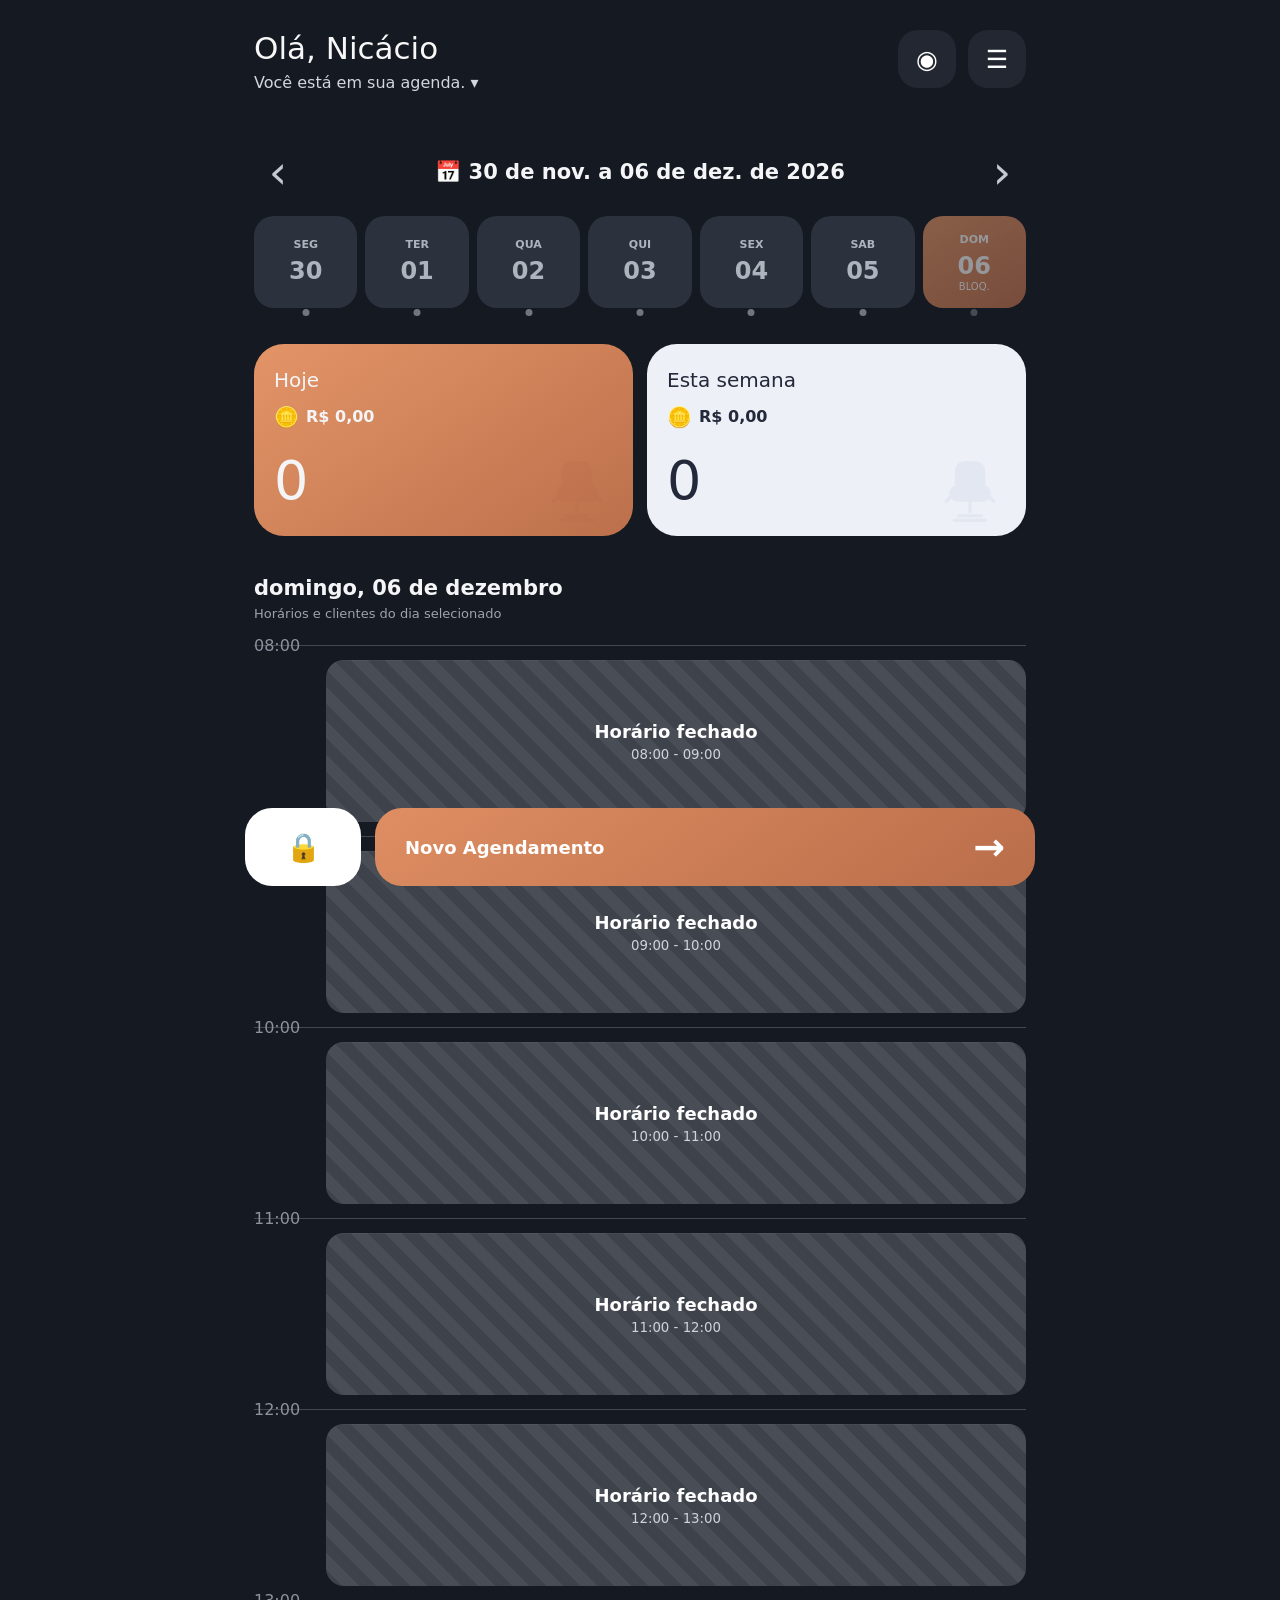
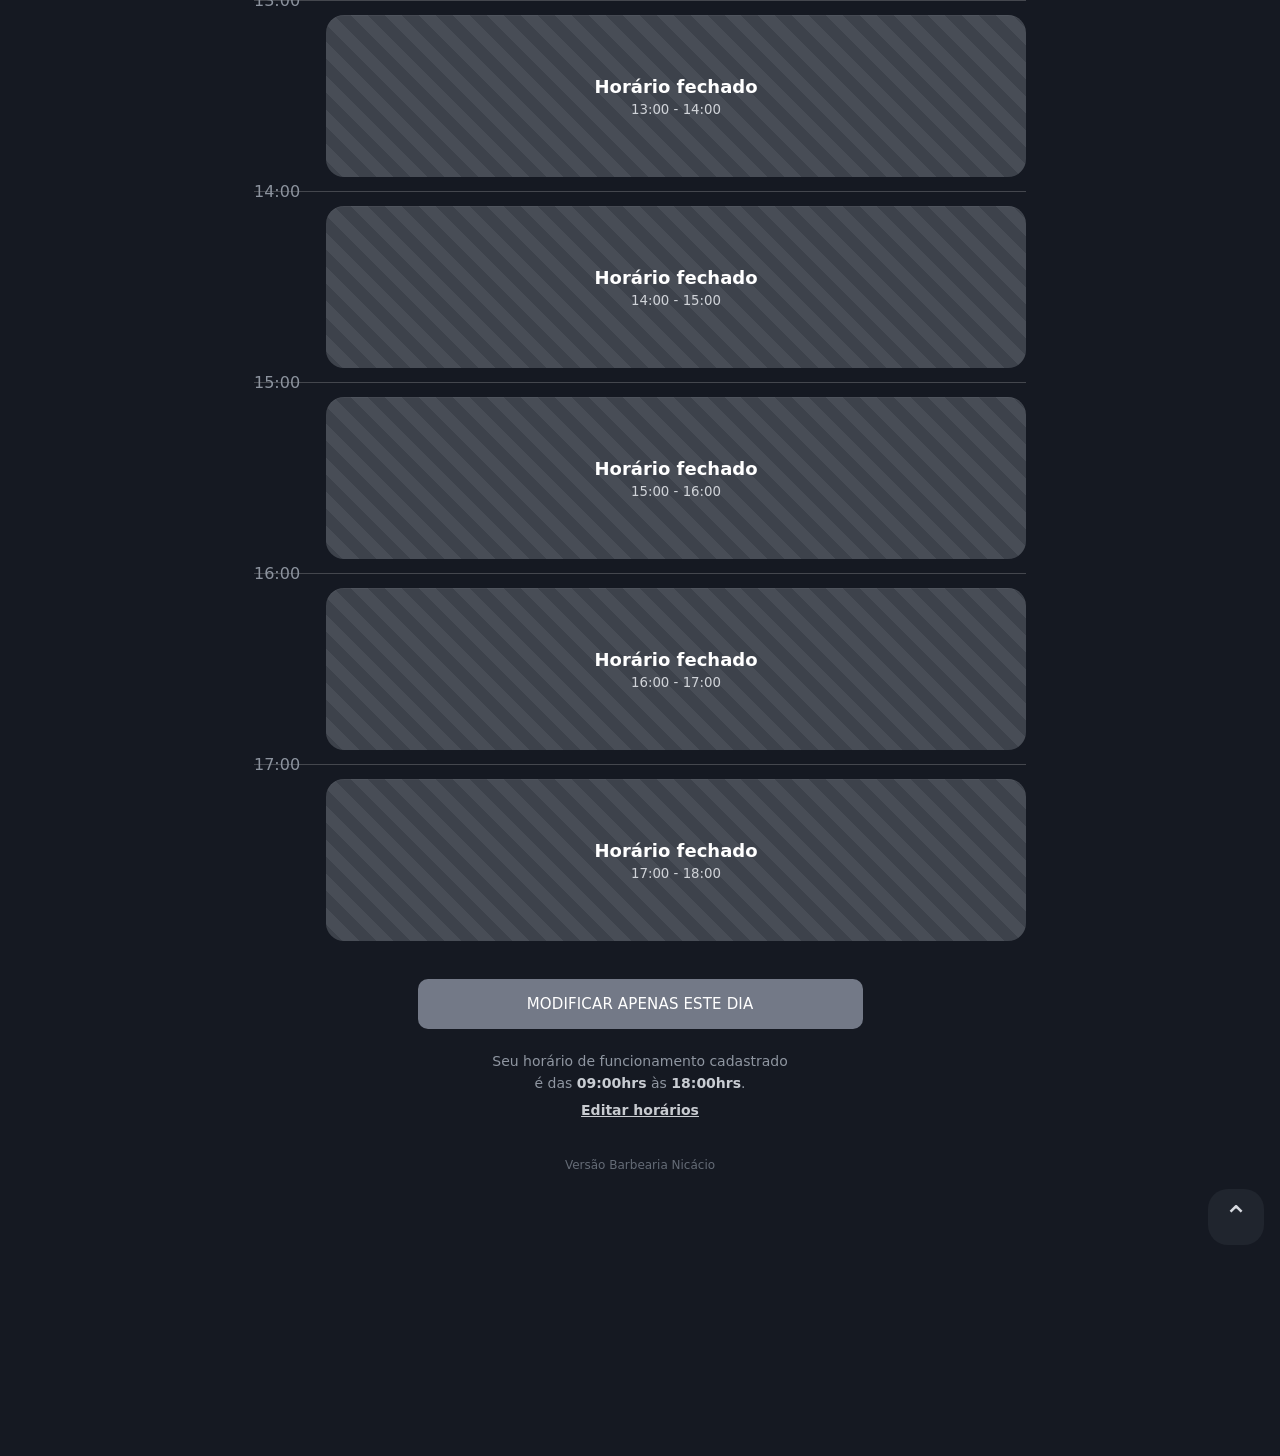
==== commit 86bcbd6d: "Add files via upload" ====
--- a/barbeiro/index.html
+++ b/barbeiro/index.html
@@ -6,7 +6,7 @@
 <meta name="theme-color" content="#151922">
 <title>Agenda • Barbearia Nicácio</title>
 <link rel="manifest" href="manifest.json">
-<link rel="stylesheet" href="barbeiro.css?v=29">
+<link rel="stylesheet" href="barbeiro.css?v=32">
 </head>
 <body>
 <main class="barber-app">
@@ -91,6 +91,6 @@
 </section>
 
 <div id="toast" class="toast hidden" role="status"></div>
-<script src="barbeiro.js?v=29"></script>
+<script src="barbeiro.js?v=32"></script>
 </body>
 </html>
--- a/barbeiro/barbeiro.css
+++ b/barbeiro/barbeiro.css
@@ -672,74 +672,48 @@
 .v28-time-overlay{position:fixed;inset:0;background:#000b;z-index:10050;display:grid;place-items:center}.v28-time-list{width:min(360px,88vw);max-height:82vh;overflow:auto;border-radius:28px;background:#171a13;box-shadow:0 20px 60px #0008}.v28-time-option{width:100%;height:70px;border:0;border-bottom:1px solid #282b24;background:transparent;color:#fff;font-size:23px;padding:0 22px;display:flex;align-items:center;justify-content:space-between}.v28-time-option i{width:26px;height:26px;border:3px solid #ddd;border-radius:50%}.v28-time-option.selected i{border-color:#cce86e;box-shadow:inset 0 0 0 6px #171a13;background:#cce86e}
 @media(max-width:430px){.v28-pro-screen{padding-left:14px;padding-right:14px}.v28-avatar-wrap{width:130px;height:130px}.v28-input,.v28-phone{height:54px;border-radius:16px}.v28-day-times{gap:6px}.v28-time-field button{height:44px;font-size:15px}.v28-day-head{gap:8px}.v28-day-status{font-size:12px}.v28-switch{width:48px;height:27px}.v28-switch:after{width:21px;height:21px}.v28-switch.on:after{transform:translateX(21px)}.v28-service-toggle{height:62px;font-size:16px}.v28-savebar{height:68px;font-size:16px}}
 
-
-/* ================= V29 — AJUSTE FINO: ALMOÇO + SERVIÇOS ================= */
-.v28-pro-screen{padding-bottom:128px!important;overflow:visible!important}
-.v28-day-times{align-items:start}
-.v28-lunch-label{
-  grid-column:2/4!important;
-  display:grid!important;
-  grid-template-columns:1fr auto 1fr!important;
-  align-items:start!important;
-  gap:7px!important;
-  margin-top:-1px!important;
-  color:#969ca6!important;
-  font-size:10px!important;
-  line-height:18px!important;
-}
-.v28-lunch-label i{
-  display:block!important;
-  height:10px!important;
-  border-bottom:1.5px solid #686e77!important;
-  position:relative!important;
-  top:-2px!important;
-}
-.v28-lunch-label i:first-child{border-left:1.5px solid #686e77!important;border-radius:0 0 0 5px!important}
-.v28-lunch-label i:last-child{border-right:1.5px solid #686e77!important;border-radius:0 0 5px 0!important}
-.v28-lunch-label span{display:block!important;padding:0 3px!important;white-space:nowrap!important}
-.v28-service-question{
-  display:block!important;
-  visibility:visible!important;
-  opacity:1!important;
-  margin:58px auto 26px!important;
-  padding:0 18px!important;
-  max-width:430px!important;
-  text-align:center!important;
-  font-size:18px!important;
-  font-weight:600!important;
-  line-height:1.48!important;
-  color:#fff!important;
-}
-.v28-services-list{
-  display:block!important;
-  visibility:visible!important;
-  opacity:1!important;
-  width:100%!important;
-  margin:0!important;
-  padding:0 0 92px!important;
-}
-.v28-service-toggle{
-  display:flex!important;
-  visibility:visible!important;
-  opacity:1!important;
-  width:100%!important;
-  min-height:64px!important;
-  height:64px!important;
-  margin:0 0 10px!important;
-  padding:0 18px!important;
-  border-radius:18px!important;
-  background:#222831!important;
-  align-items:center!important;
-  justify-content:space-between!important;
-  gap:14px!important;
-  color:#fff!important;
-  font-size:17px!important;
-}
-.v28-service-toggle>span{min-width:0!important;line-height:1.18!important}
-.v28-service-toggle .v28-switch{margin-left:auto!important;flex:0 0 auto!important}
+/* V30 - serviços abaixo dos horários e conector de almoço igual referência */
+.v28-day-times{position:relative}
+.v28-lunch-label{position:relative;grid-column:2/4!important;display:flex;align-items:center;justify-content:center;gap:10px;margin-top:-3px!important;color:#949aa4!important;font-size:10px!important;white-space:nowrap}
+.v28-lunch-label::before,.v28-lunch-label::after{content:"";display:block;width:34px;height:10px;border-bottom:1.5px solid #656b74}
+.v28-lunch-label::before{border-left:1.5px solid #656b74;border-bottom-left-radius:5px}
+.v28-lunch-label::after{border-right:1.5px solid #656b74;border-bottom-right-radius:5px}
+.v28-service-question{display:block!important;text-align:center!important;margin:54px auto 26px!important;max-width:390px!important;font-size:18px!important;line-height:1.55!important;color:#fff!important;font-weight:500!important}
+.v30-services-list{display:block!important;padding-bottom:88px!important}
+.v30-services-list .v28-service-toggle{display:flex!important;visibility:visible!important;min-height:70px!important;height:70px!important;margin:0 0 10px!important;padding:0 18px!important;border-radius:18px!important;background:#222831!important;color:#fff!important;align-items:center!important;justify-content:space-between!important;font-size:18px!important}
+@media(max-width:430px){.v28-service-question{font-size:17px!important;margin-top:48px!important}.v30-services-list .v28-service-toggle{min-height:64px!important;height:64px!important;font-size:17px!important}.v28-lunch-label::before,.v28-lunch-label::after{width:28px}}
+
+/* ================= V31: serviços logo abaixo dos horários ================= */
+.v31-services-section{display:block!important;width:100%!important;margin:46px 0 0!important;padding:0 0 92px!important}
+.v31-services-section .v28-service-question{display:block!important;margin:0 auto 26px!important;padding:0 12px!important;text-align:center!important;color:#fff!important;font-size:18px!important;font-weight:500!important;line-height:1.55!important;max-width:420px!important}
+.v31-services-section .v30-services-list{display:flex!important;flex-direction:column!important;gap:10px!important;width:100%!important;padding:0!important;margin:0!important}
+.v31-services-section .v28-service-toggle{display:flex!important;visibility:visible!important;opacity:1!important;width:100%!important;min-height:70px!important;height:70px!important;margin:0!important;padding:0 18px!important;border-radius:18px!important;background:#222831!important;color:#fff!important;align-items:center!important;justify-content:space-between!important;font-size:18px!important;box-sizing:border-box!important}
+.v31-services-section .v28-service-toggle span{display:block!important;max-width:calc(100% - 72px)!important;white-space:normal!important;overflow-wrap:anywhere!important}
 @media(max-width:430px){
-  .v28-service-question{margin-top:50px!important;font-size:17px!important;padding:0 12px!important}
-  .v28-service-toggle{min-height:60px!important;height:60px!important;border-radius:16px!important;padding:0 16px!important;font-size:16px!important}
-  .v28-services-list{padding-bottom:86px!important}
-  .v28-lunch-label{gap:5px!important;font-size:10px!important}
-}
+  .v31-services-section{margin-top:44px!important;padding-bottom:82px!important}
+  .v31-services-section .v28-service-question{font-size:17px!important;margin-bottom:22px!important}
+  .v31-services-section .v28-service-toggle{min-height:64px!important;height:64px!important;font-size:17px!important;padding:0 16px!important;border-radius:17px!important}
+}
+
+
+/* V32 — agenda por hora inteira, sem linhas de 30 minutos */
+.timeline{margin-top:24px!important}
+.hour-row{position:relative;min-height:190px;border-top:1px solid rgba(255,255,255,.2);padding-left:72px}
+.hour-time{position:absolute;left:0;top:-12px;width:62px;color:#8c939e;font-size:16px;line-height:24px}
+.hour-lane{position:relative;height:190px;padding:10px 0 8px}
+.hour-empty{position:absolute;inset:16px 0 12px 0;border:0;background:transparent;color:#6f7681;font-size:17px;text-align:center;border-radius:18px}
+.hour-card{position:absolute;left:0;right:0;border-radius:18px;background:#545861;padding:10px 14px;overflow:hidden;box-shadow:inset 0 1px 0 rgba(255,255,255,.04)}
+.appointment-hour-card{min-height:68px;display:flex;flex-direction:column;justify-content:center}
+.hour-appt-head{display:flex;align-items:center;justify-content:space-between;gap:10px;color:#fff;font-size:12px;font-weight:800}
+.hour-client{font-size:20px;font-weight:800;color:#fff;line-height:1.15;margin-top:4px}
+.hour-service{font-size:11px;color:#d0d3d9;text-transform:uppercase;font-weight:800;margin-top:3px}
+.hour-price{position:absolute;right:12px;bottom:8px;background:#ffffff17;border-radius:9px;padding:4px 7px;font-size:11px;color:#fff}
+.hour-closed{inset:14px 0 14px 0;background:repeating-linear-gradient(45deg,#3d424b 0,#3d424b 12px,#484d56 12px,#484d56 24px);display:flex;flex-direction:column;justify-content:center;align-items:center;color:#fff}
+.hour-closed strong{font-size:18px}.hour-closed small{margin-top:5px;color:#d0d3d8}
+@media(max-width:560px){
+ .hour-row{min-height:178px;padding-left:64px}
+ .hour-time{font-size:15px;width:56px}
+ .hour-lane{height:178px}
+ .hour-empty{font-size:16px}
+ .hour-client{font-size:19px}
+}
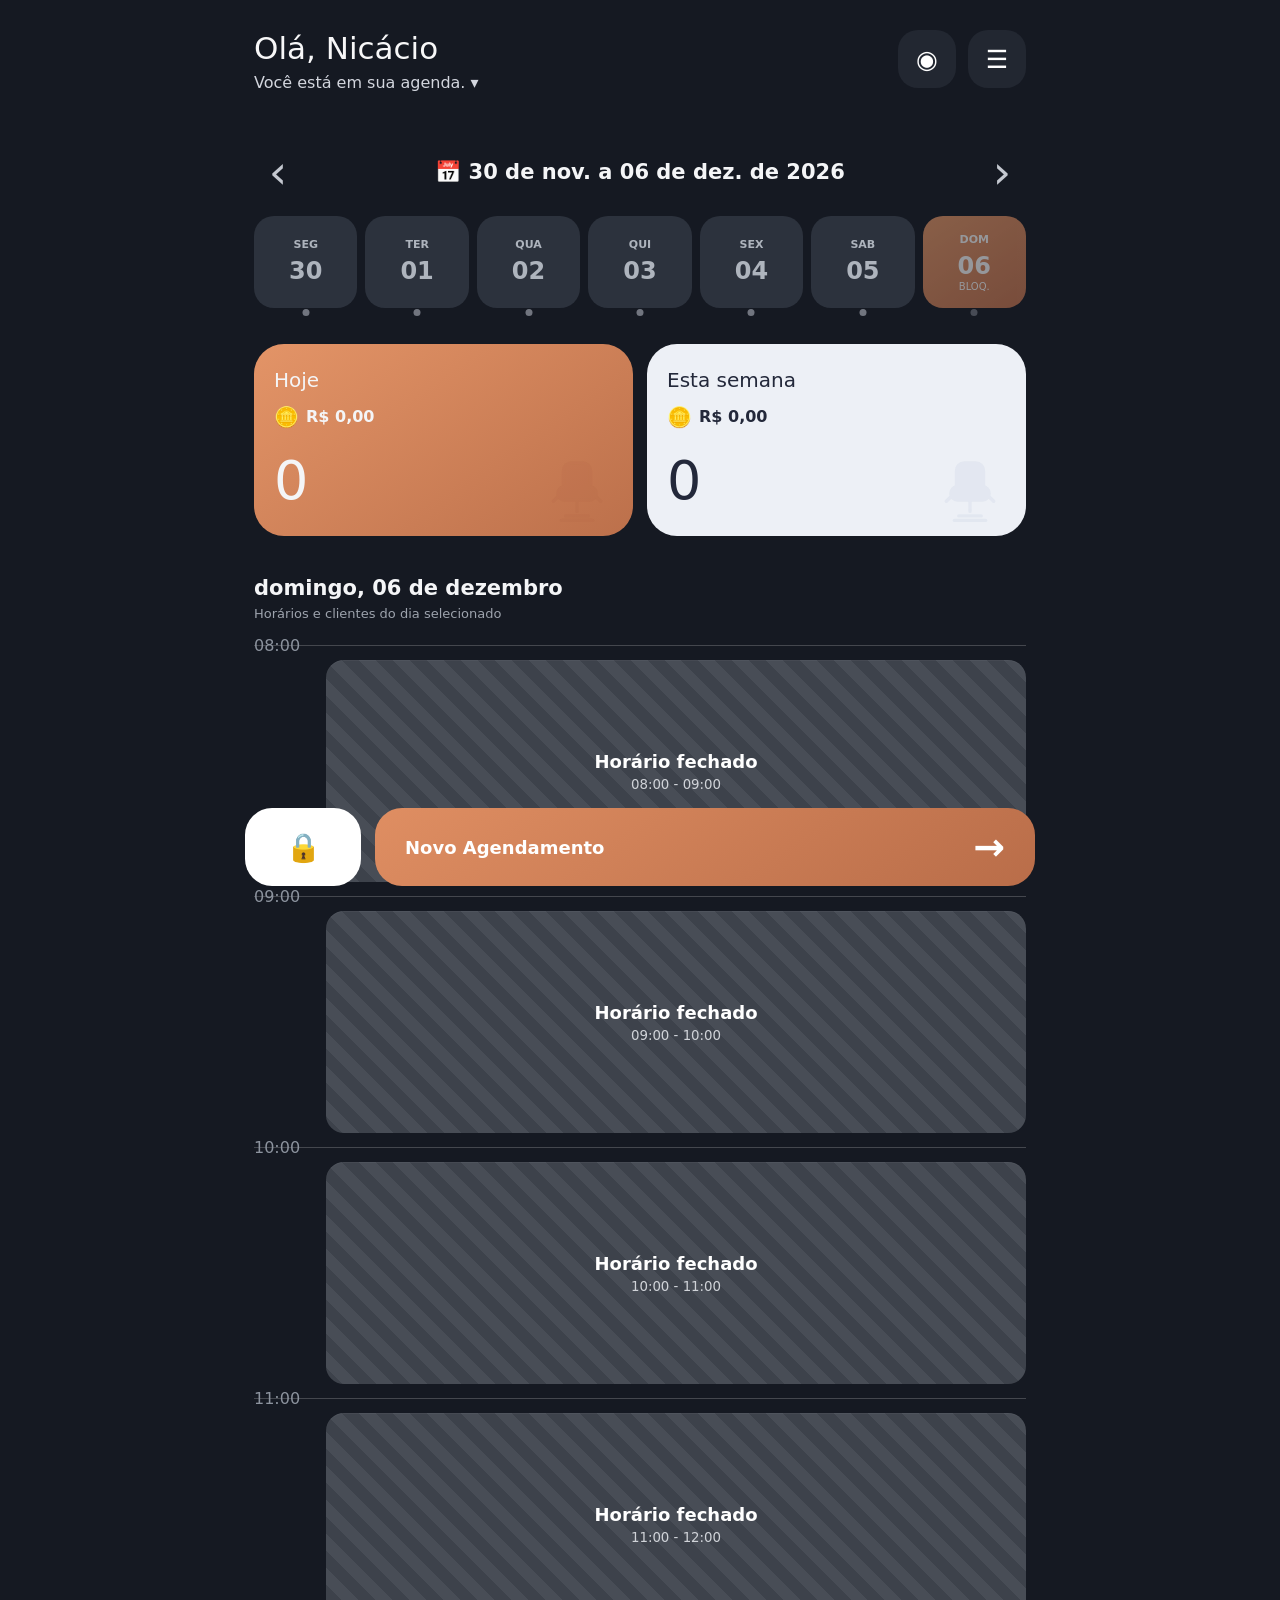
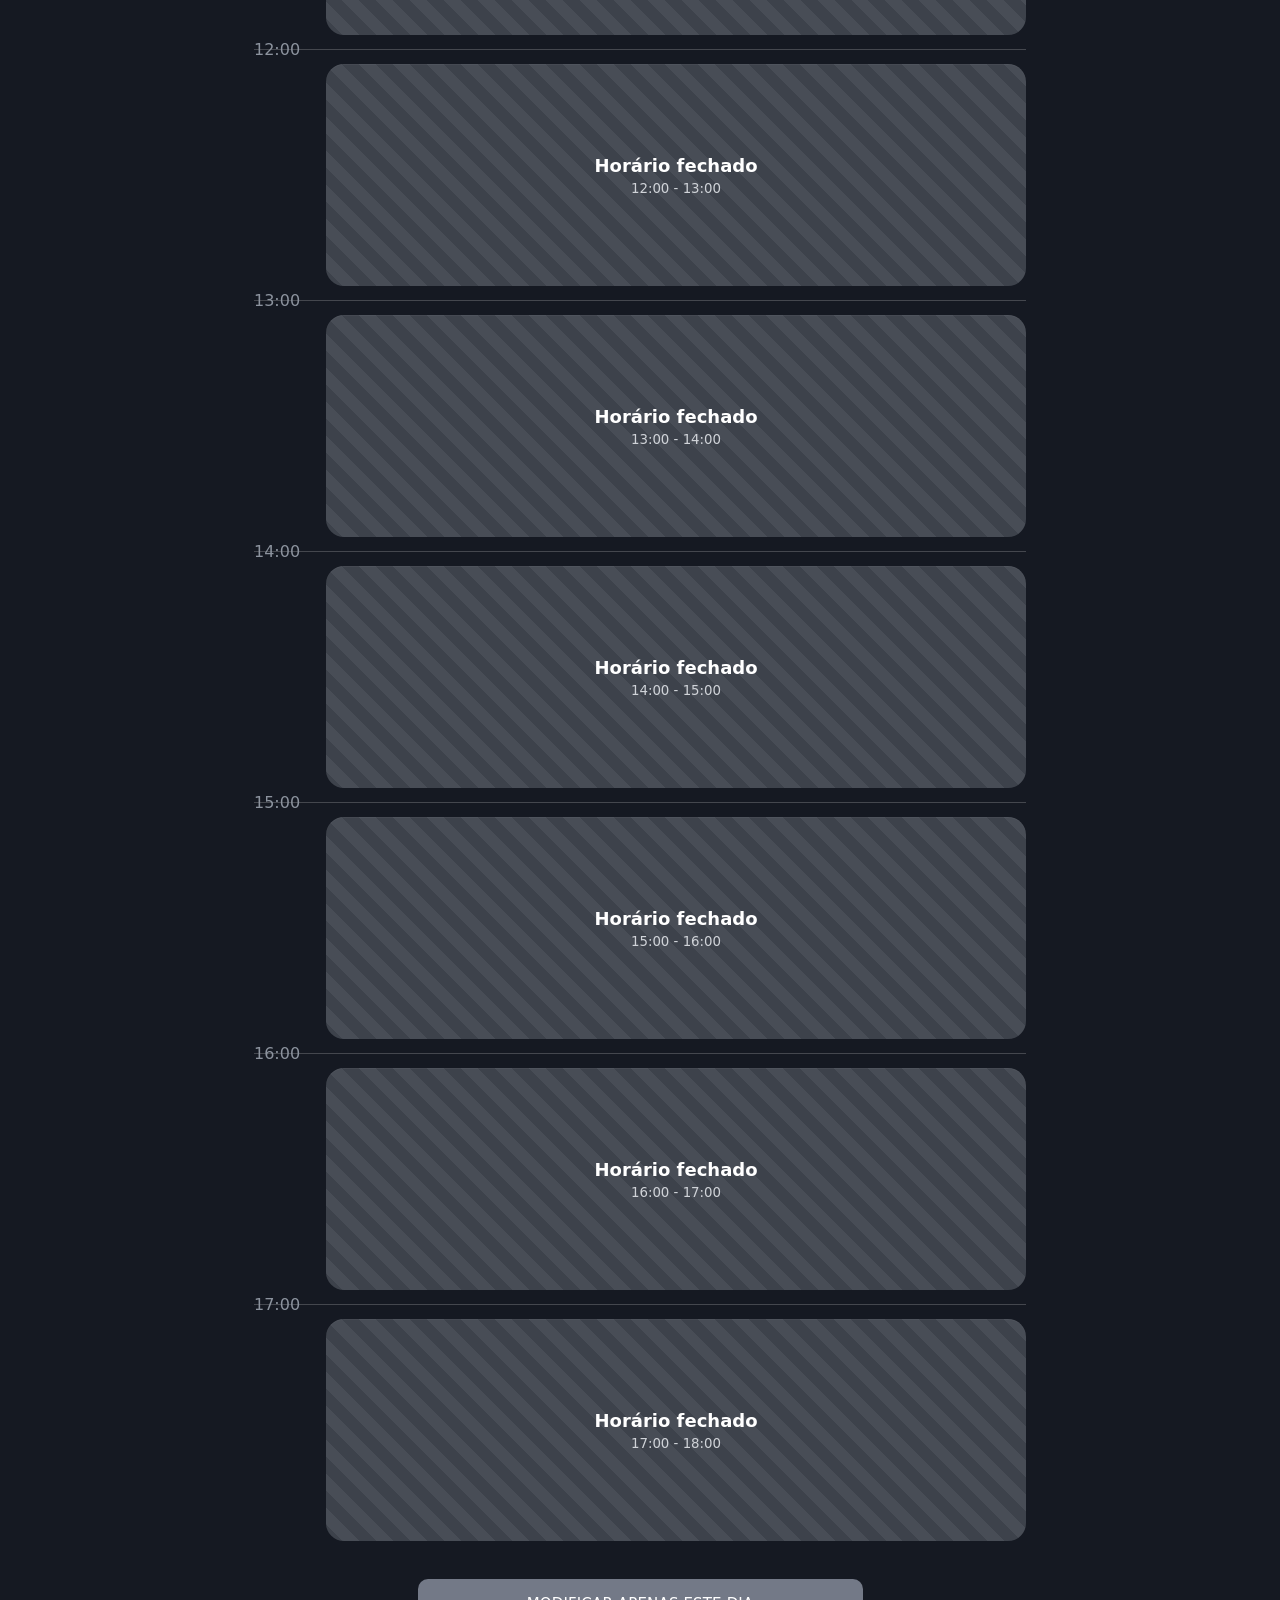
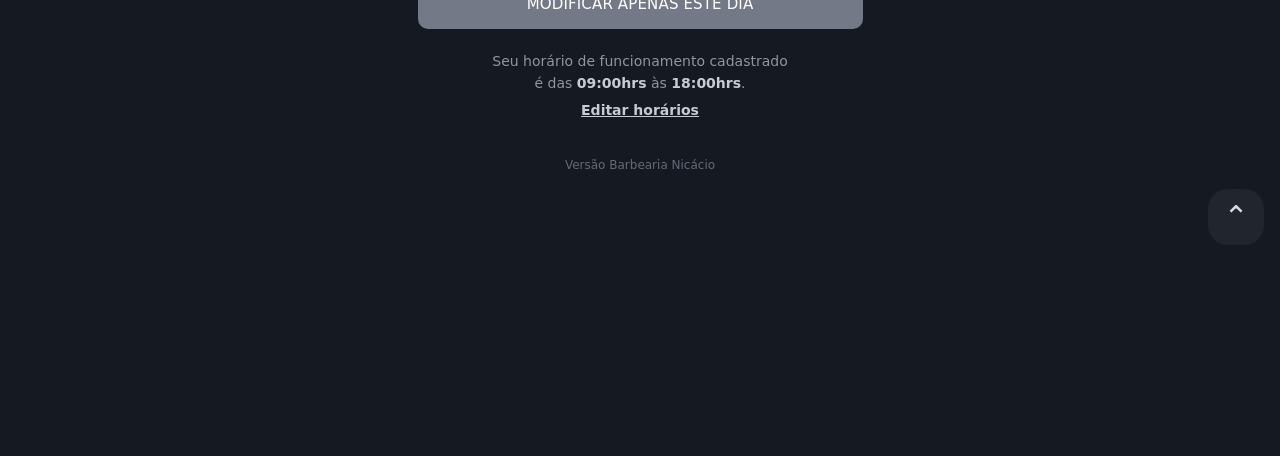
==== commit 1c84f76e: "Add files via upload" ====
--- a/barbeiro/index.html
+++ b/barbeiro/index.html
@@ -6,7 +6,7 @@
 <meta name="theme-color" content="#151922">
 <title>Agenda • Barbearia Nicácio</title>
 <link rel="manifest" href="manifest.json">
-<link rel="stylesheet" href="barbeiro.css?v=32">
+<link rel="stylesheet" href="barbeiro.css?v=33">
 </head>
 <body>
 <main class="barber-app">
@@ -91,6 +91,6 @@
 </section>
 
 <div id="toast" class="toast hidden" role="status"></div>
-<script src="barbeiro.js?v=32"></script>
+<script src="barbeiro.js?v=33"></script>
 </body>
 </html>
--- a/barbeiro/barbeiro.css
+++ b/barbeiro/barbeiro.css
@@ -717,3 +717,13 @@
  .hour-empty{font-size:16px}
  .hour-client{font-size:19px}
 }
+
+/* V33 — mais espaço entre cada hora da agenda */
+.hour-row{min-height:250px!important}
+.hour-lane{height:250px!important}
+.hour-empty{font-size:18px!important;padding-top:78px!important}
+@media(max-width:520px){
+  .hour-row{min-height:235px!important;padding-left:64px}
+  .hour-lane{height:235px!important}
+  .hour-empty{padding-top:72px!important}
+}
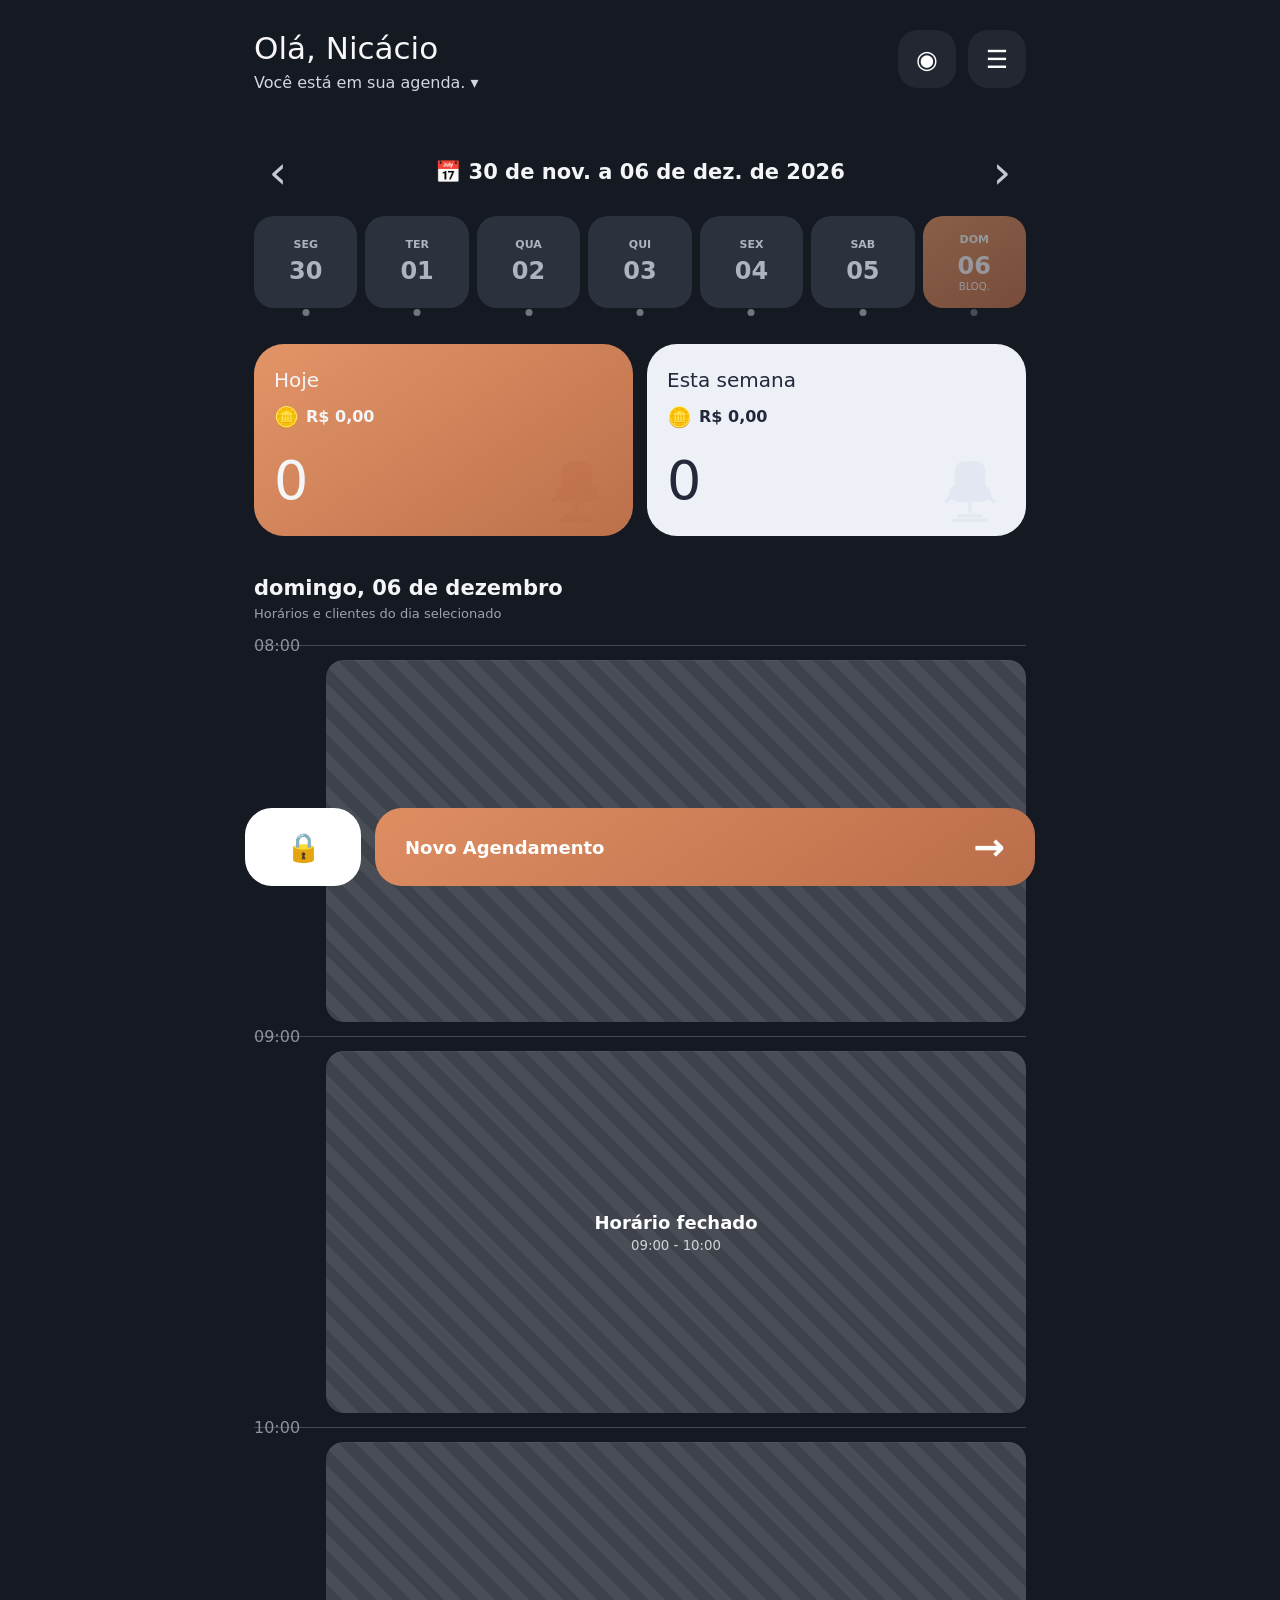
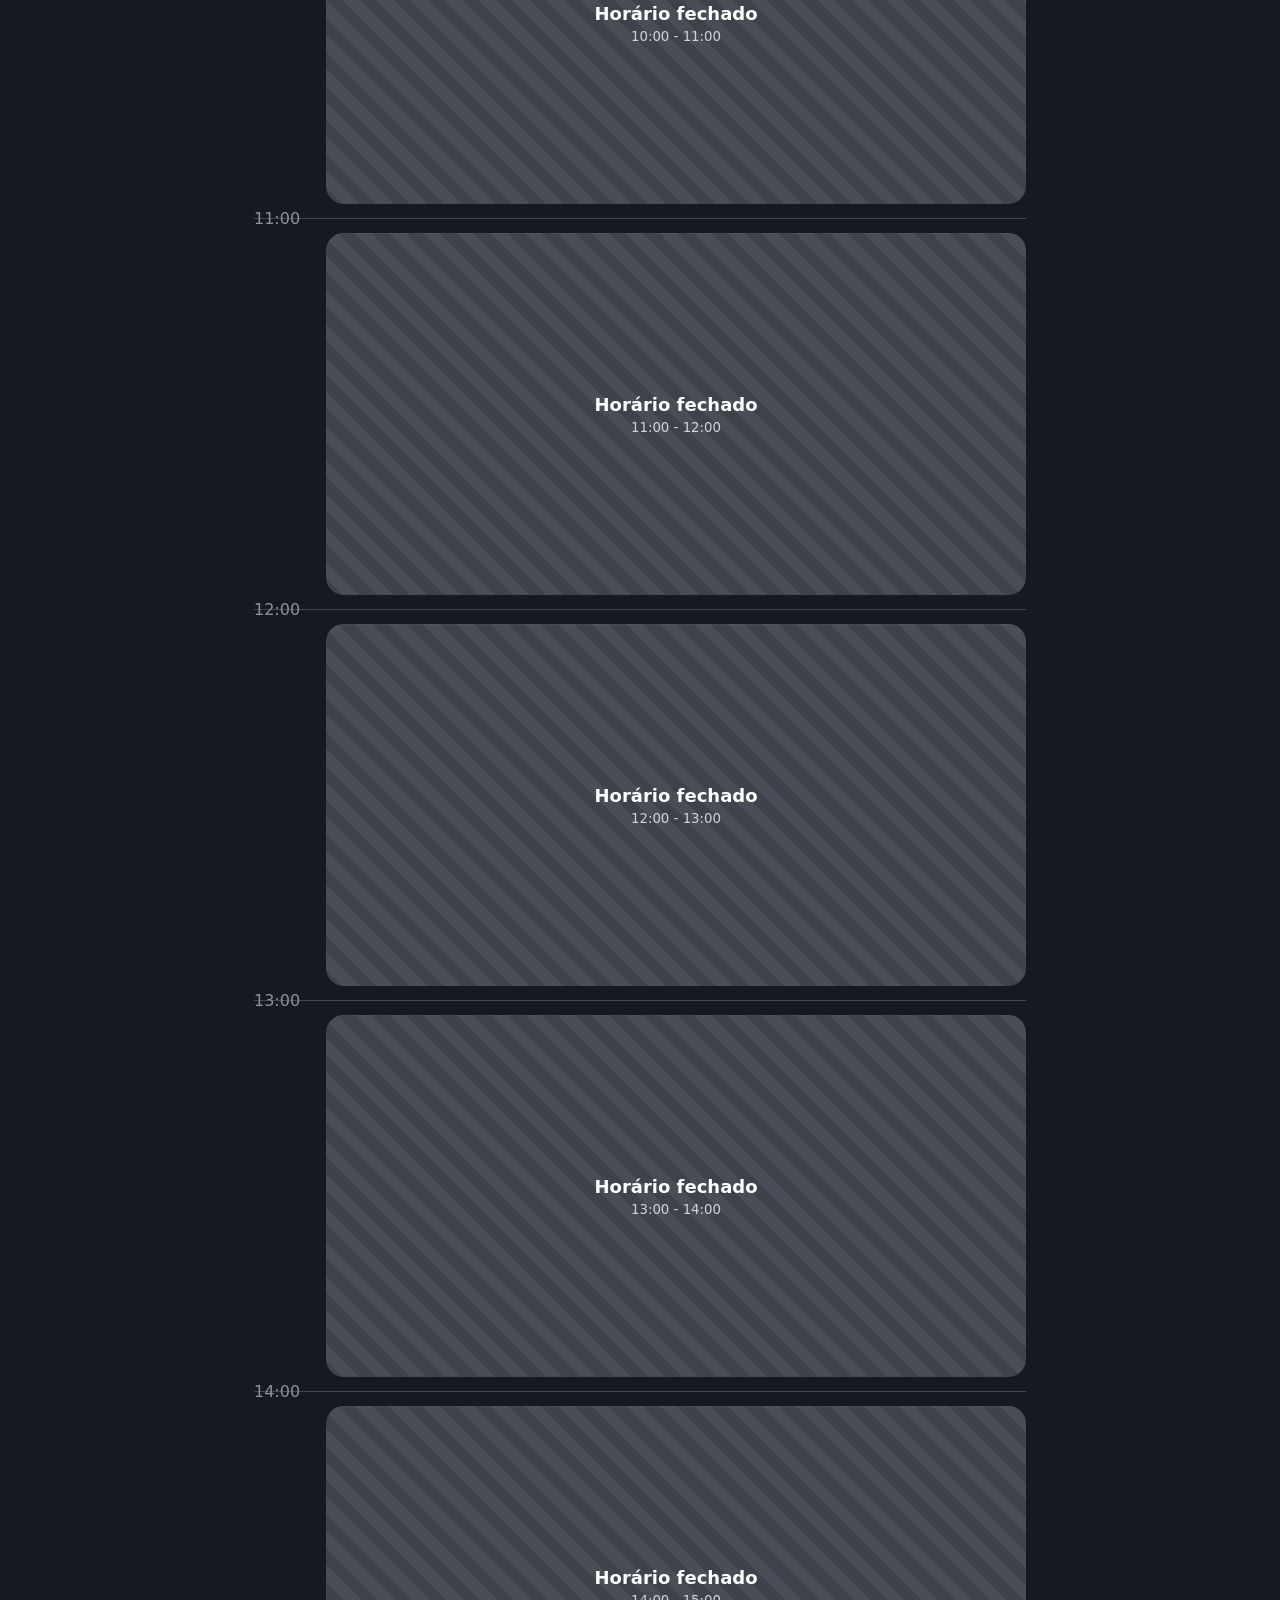
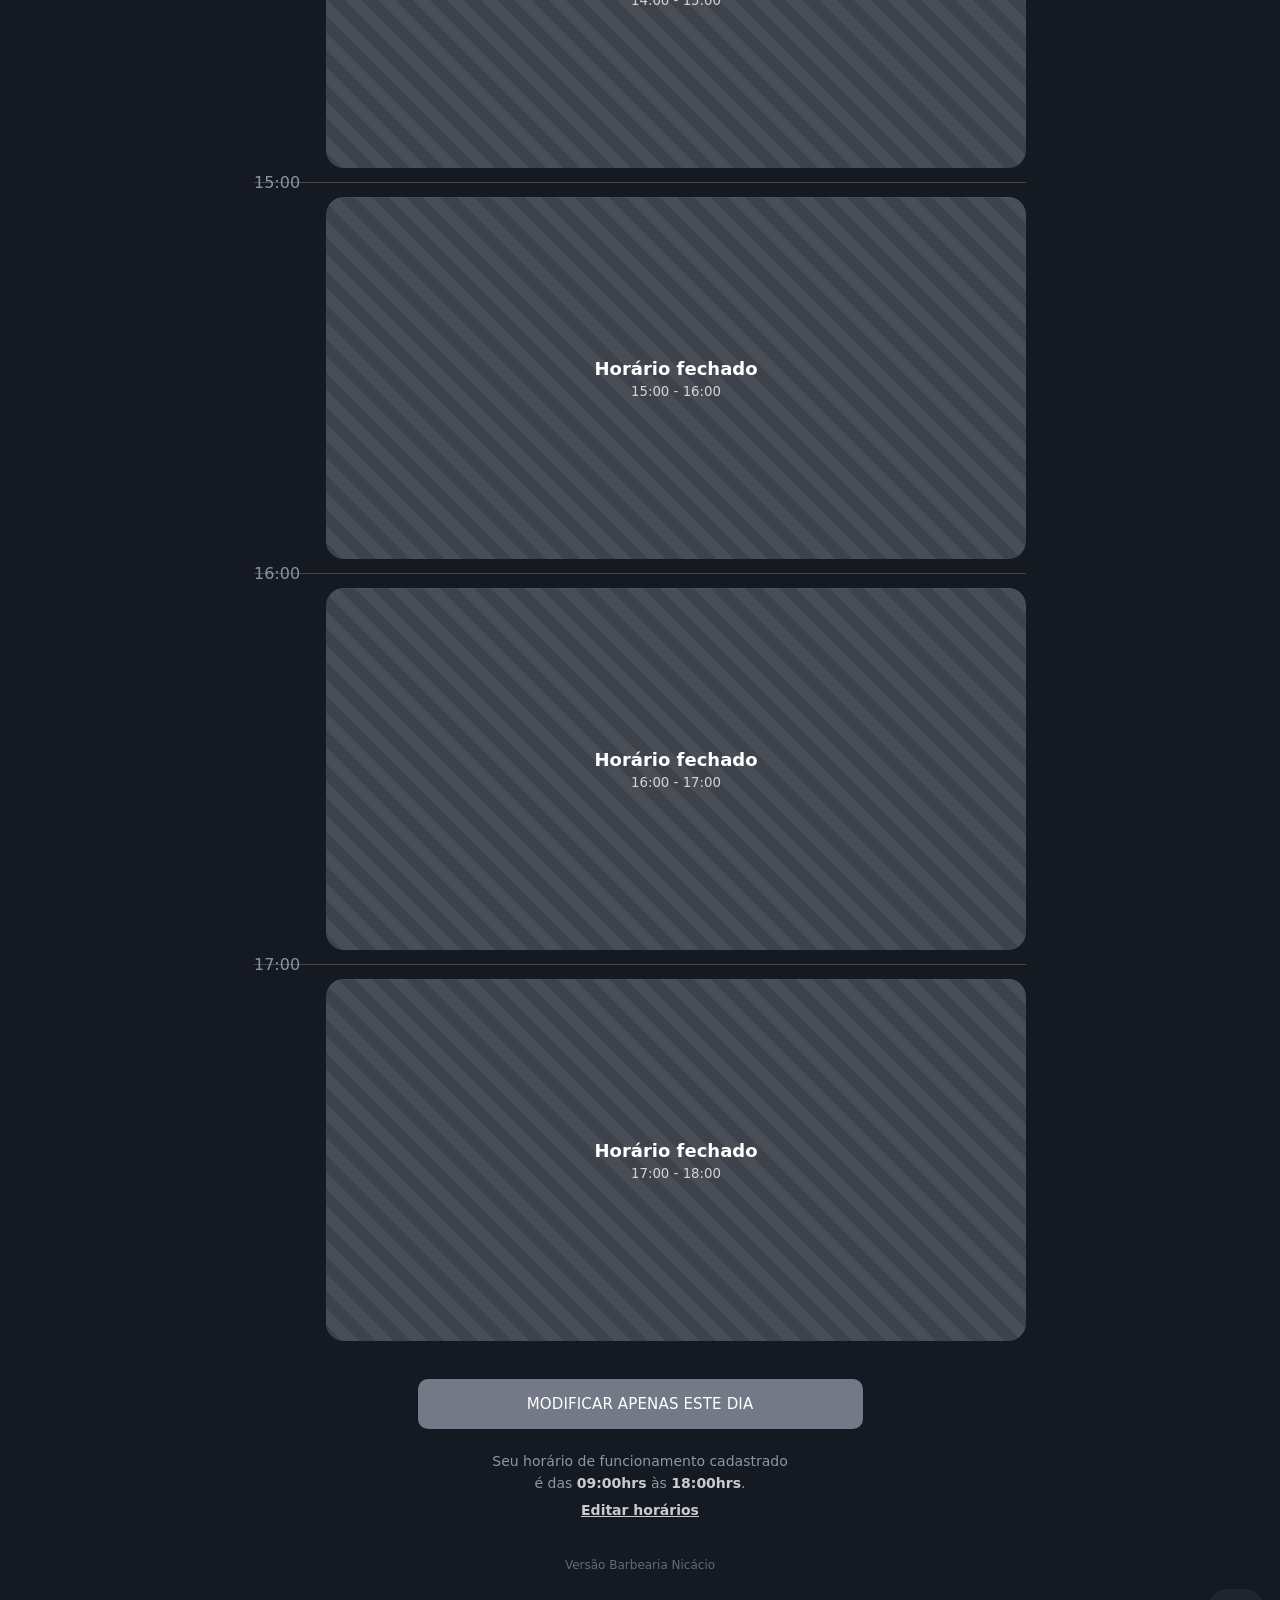
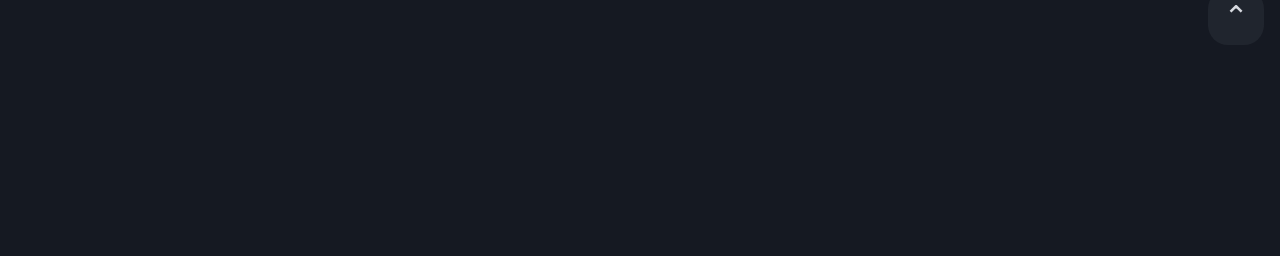
==== commit 84bd51a3: "Add files via upload" ====
--- a/barbeiro/index.html
+++ b/barbeiro/index.html
@@ -6,7 +6,7 @@
 <meta name="theme-color" content="#151922">
 <title>Agenda • Barbearia Nicácio</title>
 <link rel="manifest" href="manifest.json">
-<link rel="stylesheet" href="barbeiro.css?v=33">
+<link rel="stylesheet" href="barbeiro.css?v=34">
 </head>
 <body>
 <main class="barber-app">
@@ -91,6 +91,6 @@
 </section>
 
 <div id="toast" class="toast hidden" role="status"></div>
-<script src="barbeiro.js?v=33"></script>
+<script src="barbeiro.js?v=34"></script>
 </body>
 </html>
--- a/barbeiro/barbeiro.css
+++ b/barbeiro/barbeiro.css
@@ -727,3 +727,13 @@
   .hour-lane{height:235px!important}
   .hour-empty{padding-top:72px!important}
 }
+
+/* V34 — espaço BEM maior entre cada hora da agenda */
+.hour-row{min-height:390px!important}
+.hour-lane{height:390px!important}
+.hour-empty{font-size:19px!important;padding-top:145px!important}
+@media(max-width:520px){
+  .hour-row{min-height:360px!important;padding-left:64px}
+  .hour-lane{height:360px!important}
+  .hour-empty{padding-top:132px!important}
+}
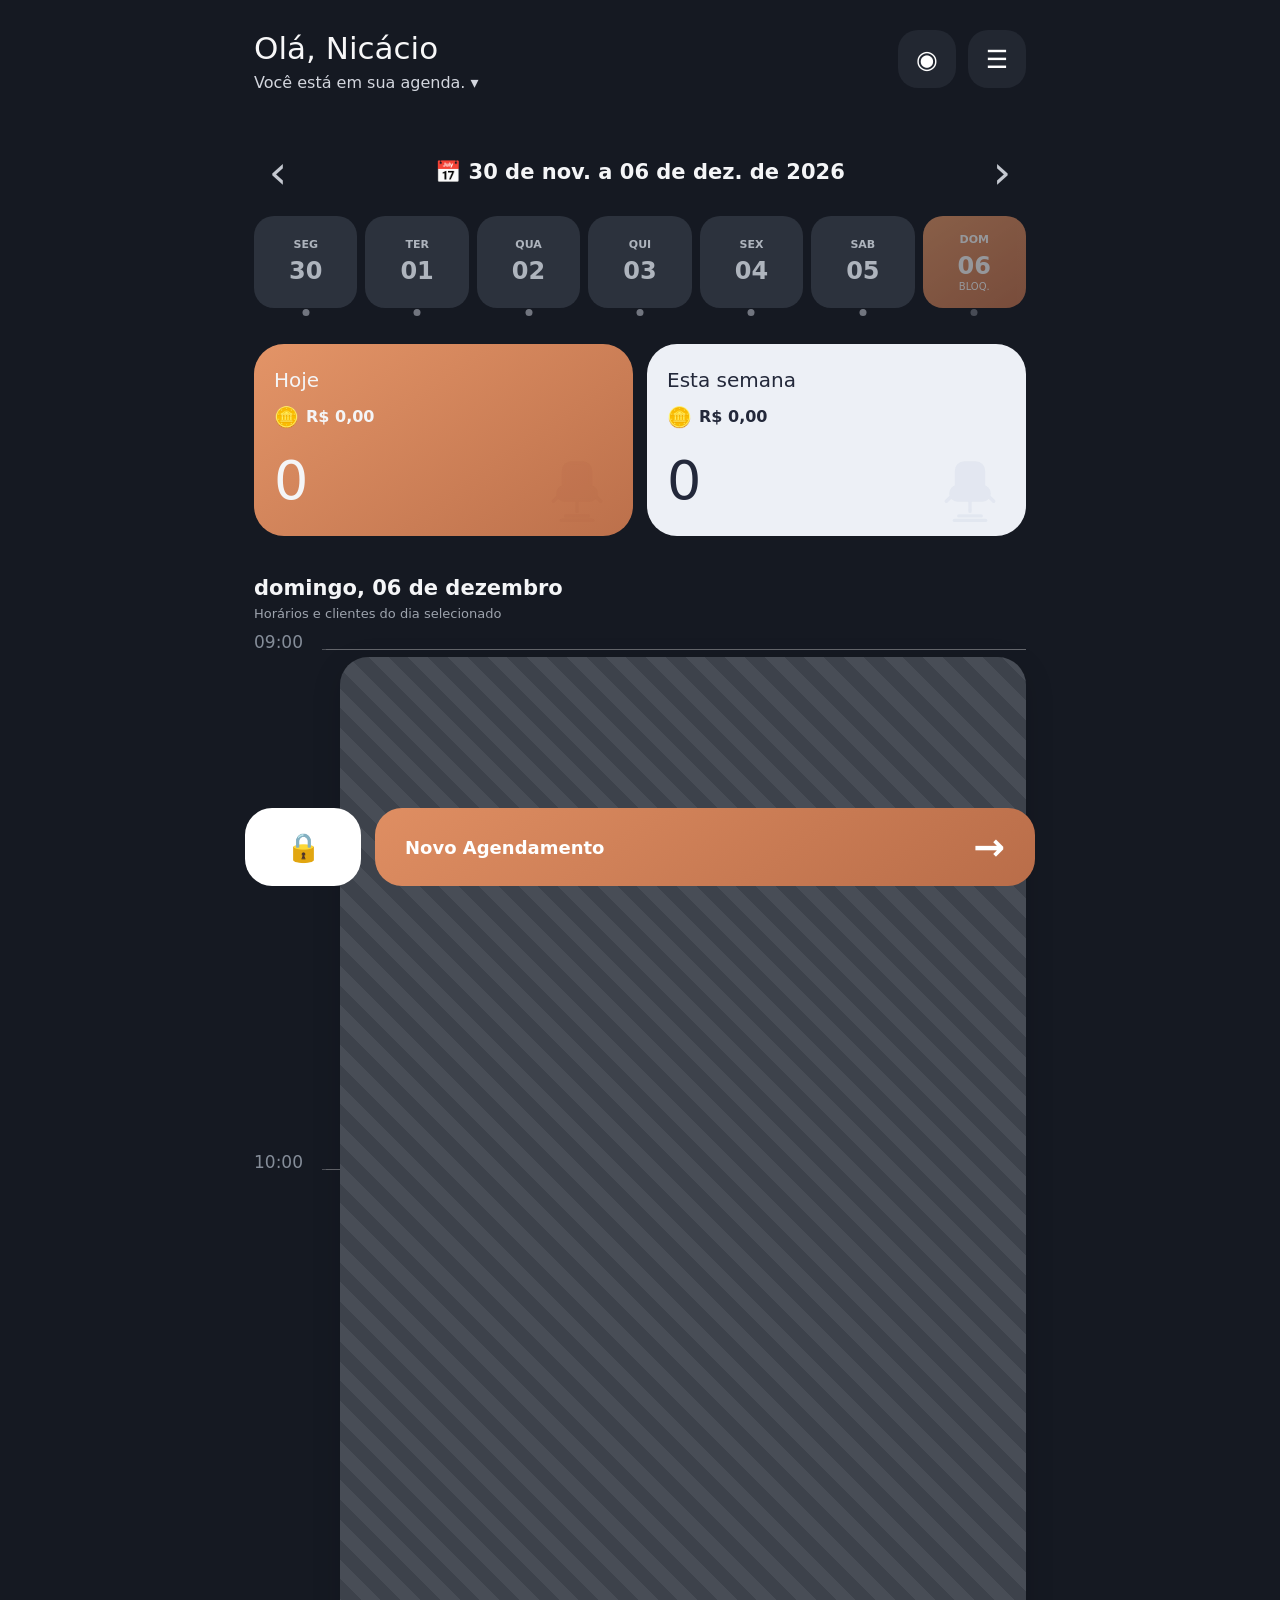
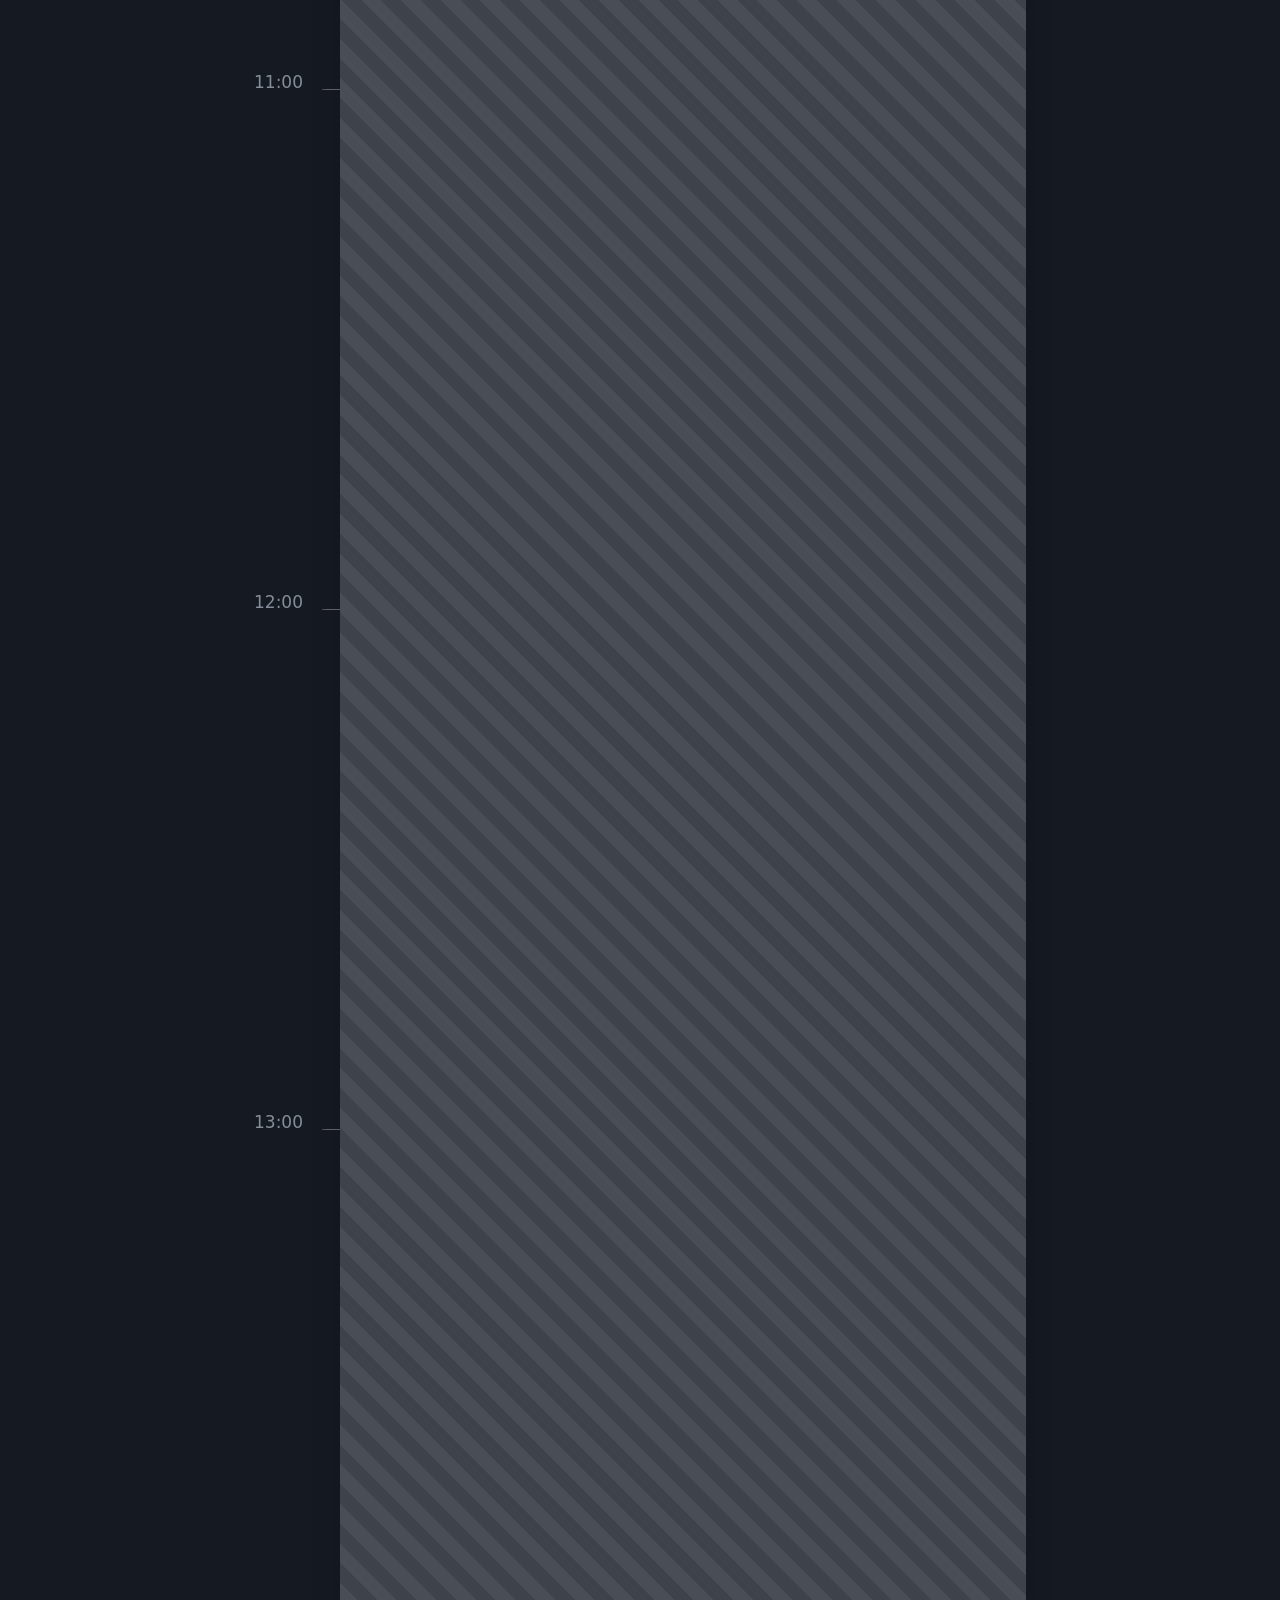
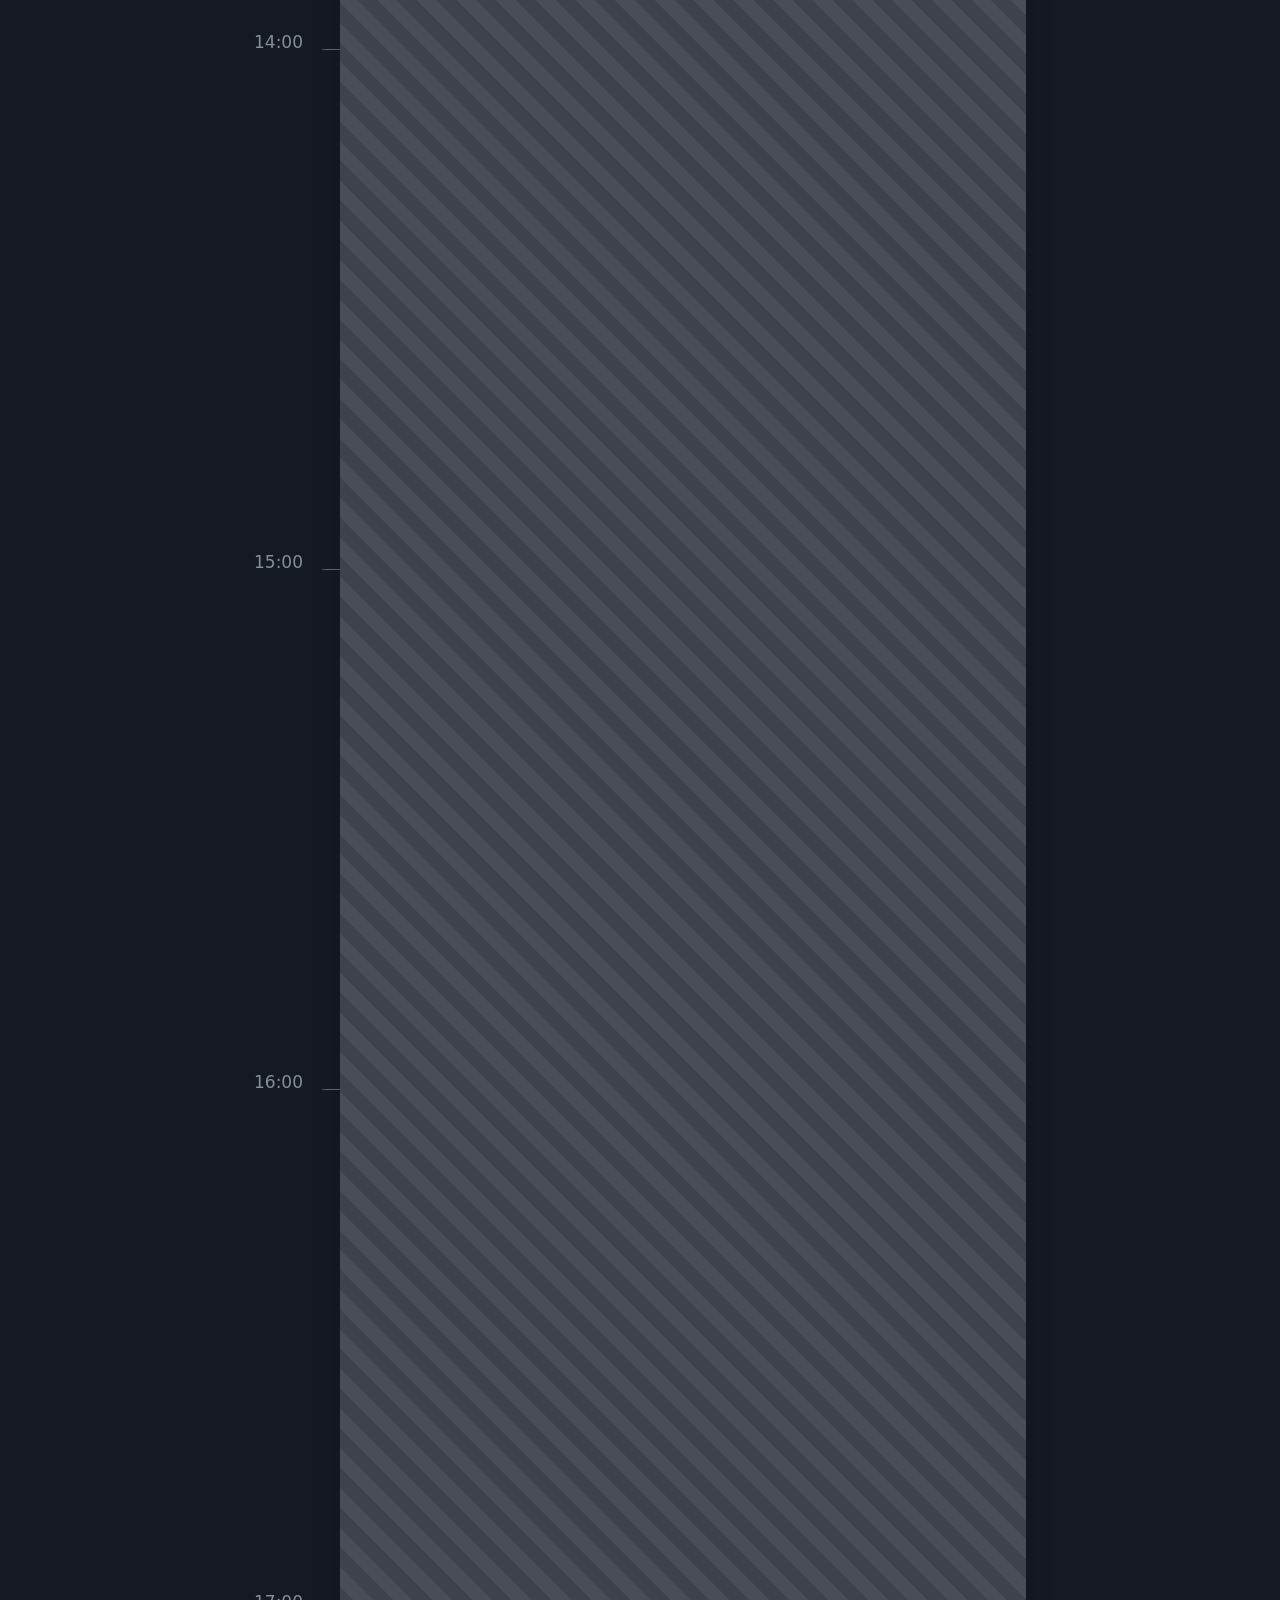
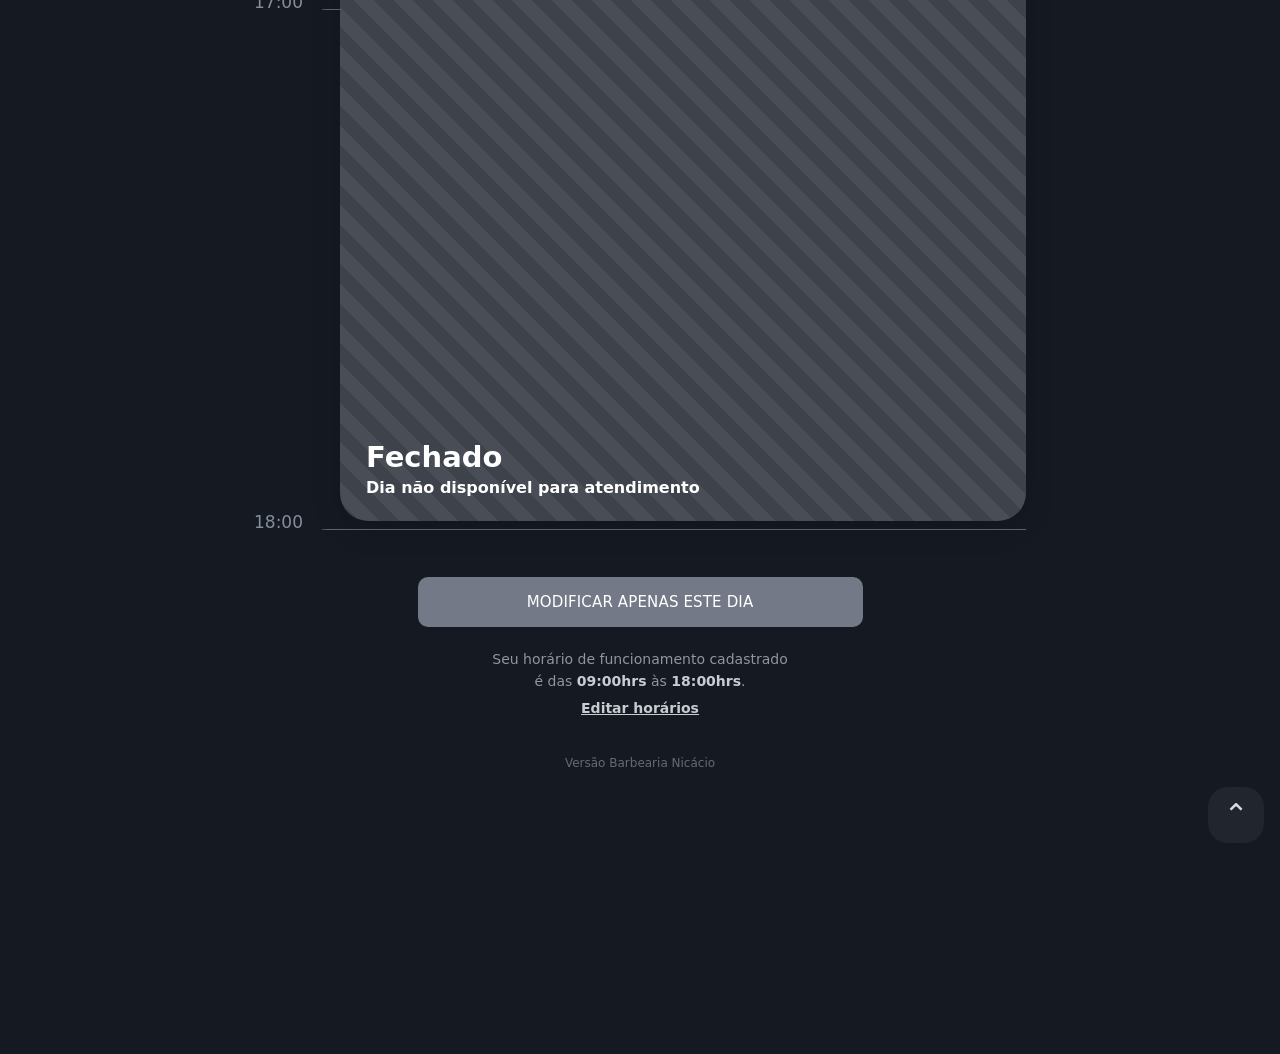
==== commit 2460859a: "Add files via upload" ====
--- a/barbeiro/index.html
+++ b/barbeiro/index.html
@@ -6,7 +6,7 @@
 <meta name="theme-color" content="#151922">
 <title>Agenda • Barbearia Nicácio</title>
 <link rel="manifest" href="manifest.json">
-<link rel="stylesheet" href="barbeiro.css?v=34">
+<link rel="stylesheet" href="barbeiro.css?v=36">
 </head>
 <body>
 <main class="barber-app">
@@ -91,6 +91,6 @@
 </section>
 
 <div id="toast" class="toast hidden" role="status"></div>
-<script src="barbeiro.js?v=34"></script>
+<script src="barbeiro.js?v=36"></script>
 </body>
 </html>
--- a/barbeiro/barbeiro.css
+++ b/barbeiro/barbeiro.css
@@ -737,3 +737,46 @@
   .hour-lane{height:360px!important}
   .hour-empty{padding-top:132px!important}
 }
+
+/* V35 — espaço GIGANTE entre cada hora da agenda */
+.hour-row{min-height:560px!important}
+.hour-lane{height:560px!important}
+.hour-empty{font-size:20px!important;padding-top:220px!important}
+@media(max-width:560px){
+  .hour-row{min-height:520px!important;padding-left:64px}
+  .hour-lane{height:520px!important}
+  .hour-empty{padding-top:205px!important}
+}
+
+/* V36 — agenda contínua: bloco ocupa exatamente a duração do serviço */
+.continuous-timeline{margin-top:28px!important;position:relative!important}
+.continuous-board{position:relative!important;width:100%!important;margin-bottom:24px!important;overflow:visible!important}
+.continuous-hour-line{position:absolute!important;left:0!important;right:0!important;height:1px!important;border-top:1px solid rgba(255,255,255,.24)!important;z-index:1!important}
+.continuous-hour-line span{position:absolute!important;left:0!important;top:-18px!important;width:68px!important;color:#858d99!important;font-size:17px!important;background:var(--bg,#171c24)!important;padding-right:8px!important;z-index:2!important}
+.continuous-hour-line:after{content:'';position:absolute;left:72px;right:0;top:-1px;border-top:1px solid rgba(255,255,255,.12)}
+.continuous-hour-hit{position:absolute!important;left:72px!important;right:0!important;border:0!important;background:transparent!important;z-index:2!important;border-radius:24px!important}
+.continuous-card{position:absolute!important;left:86px!important;right:0!important;border-radius:28px!important;padding:24px 26px!important;box-sizing:border-box!important;z-index:6!important;overflow:hidden!important;box-shadow:0 8px 30px rgba(0,0,0,.14)!important}
+.continuous-appointment-card{background:#565a62!important;color:#fff!important;display:flex!important;flex-direction:column!important;justify-content:space-between!important}
+.continuous-card-head{display:flex!important;align-items:center!important;justify-content:space-between!important;gap:12px!important;font-size:18px!important;color:#fff!important}
+.continuous-card-head strong{font-size:18px!important}
+.continuous-card-center{display:flex!important;flex-direction:column!important;gap:8px!important;margin:auto 0!important}
+.continuous-card-center b{font-size:28px!important;line-height:1.08!important}
+.continuous-card-center span{font-size:16px!important;color:#e0e3e8!important;text-transform:uppercase!important;font-weight:700!important}
+.continuous-price{align-self:flex-end!important;background:#ffffff1a!important;border-radius:12px!important;padding:7px 10px!important;font-size:14px!important}
+.continuous-closed-card{background:#a9a9a9!important;color:#fff!important;display:flex!important;flex-direction:column!important;justify-content:space-between!important}
+.continuous-closed-card .continuous-card-head span{font-size:22px!important}
+.continuous-card-bottom{display:flex!important;flex-direction:column!important;gap:6px!important;margin-top:auto!important}
+.continuous-card-bottom b{font-size:29px!important;line-height:1!important}
+.continuous-card-bottom small{font-size:16px!important;font-weight:700!important;color:#fff!important}
+.continuous-closed-card.full-day{background:repeating-linear-gradient(45deg,#3d424b 0,#3d424b 14px,#484d56 14px,#484d56 28px)!important}
+@media(max-width:560px){
+  .continuous-hour-line span{font-size:15px!important;width:58px!important;top:-16px!important}
+  .continuous-hour-line:after{left:64px!important}
+  .continuous-hour-hit{left:64px!important}
+  .continuous-card{left:74px!important;right:0!important;border-radius:24px!important;padding:20px 20px!important}
+  .continuous-card-head,.continuous-card-head strong{font-size:16px!important}
+  .continuous-card-center b{font-size:24px!important}
+  .continuous-card-center span{font-size:14px!important}
+  .continuous-card-bottom b{font-size:25px!important}
+  .continuous-card-bottom small{font-size:14px!important}
+}
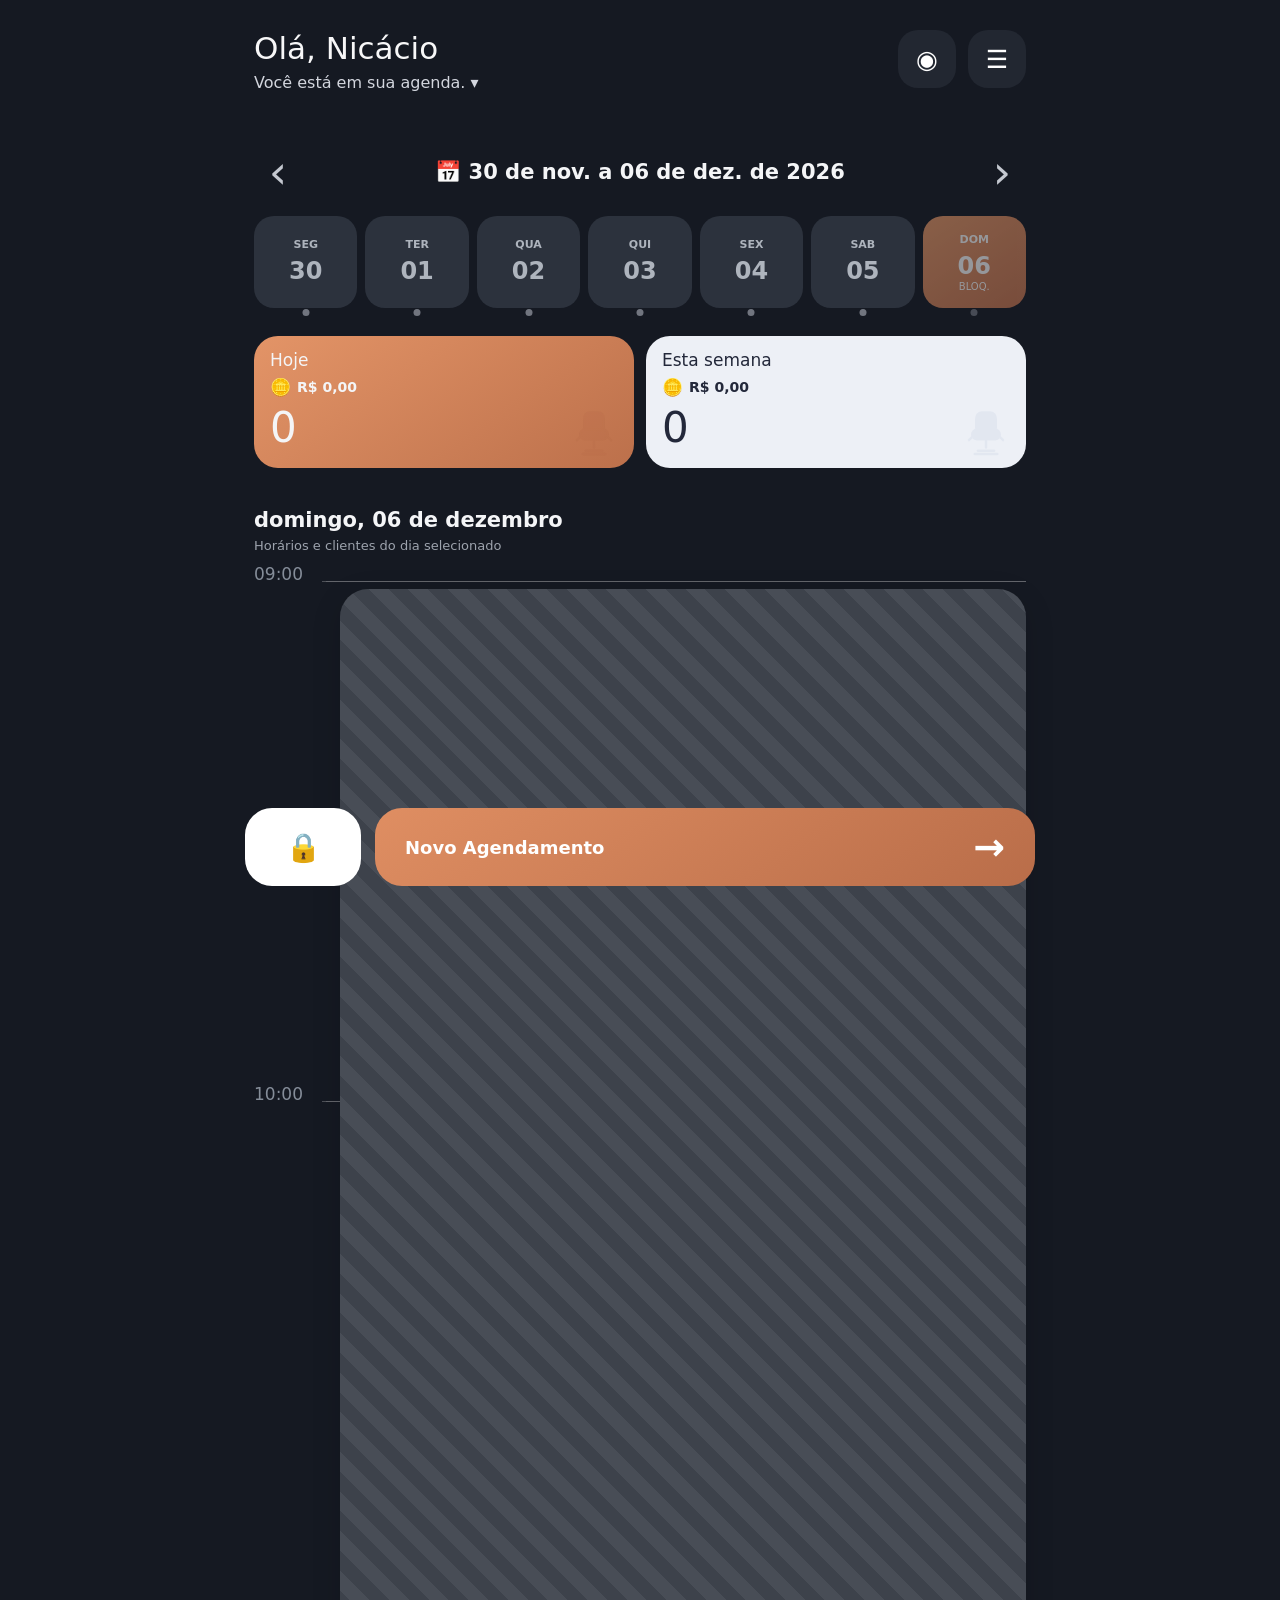
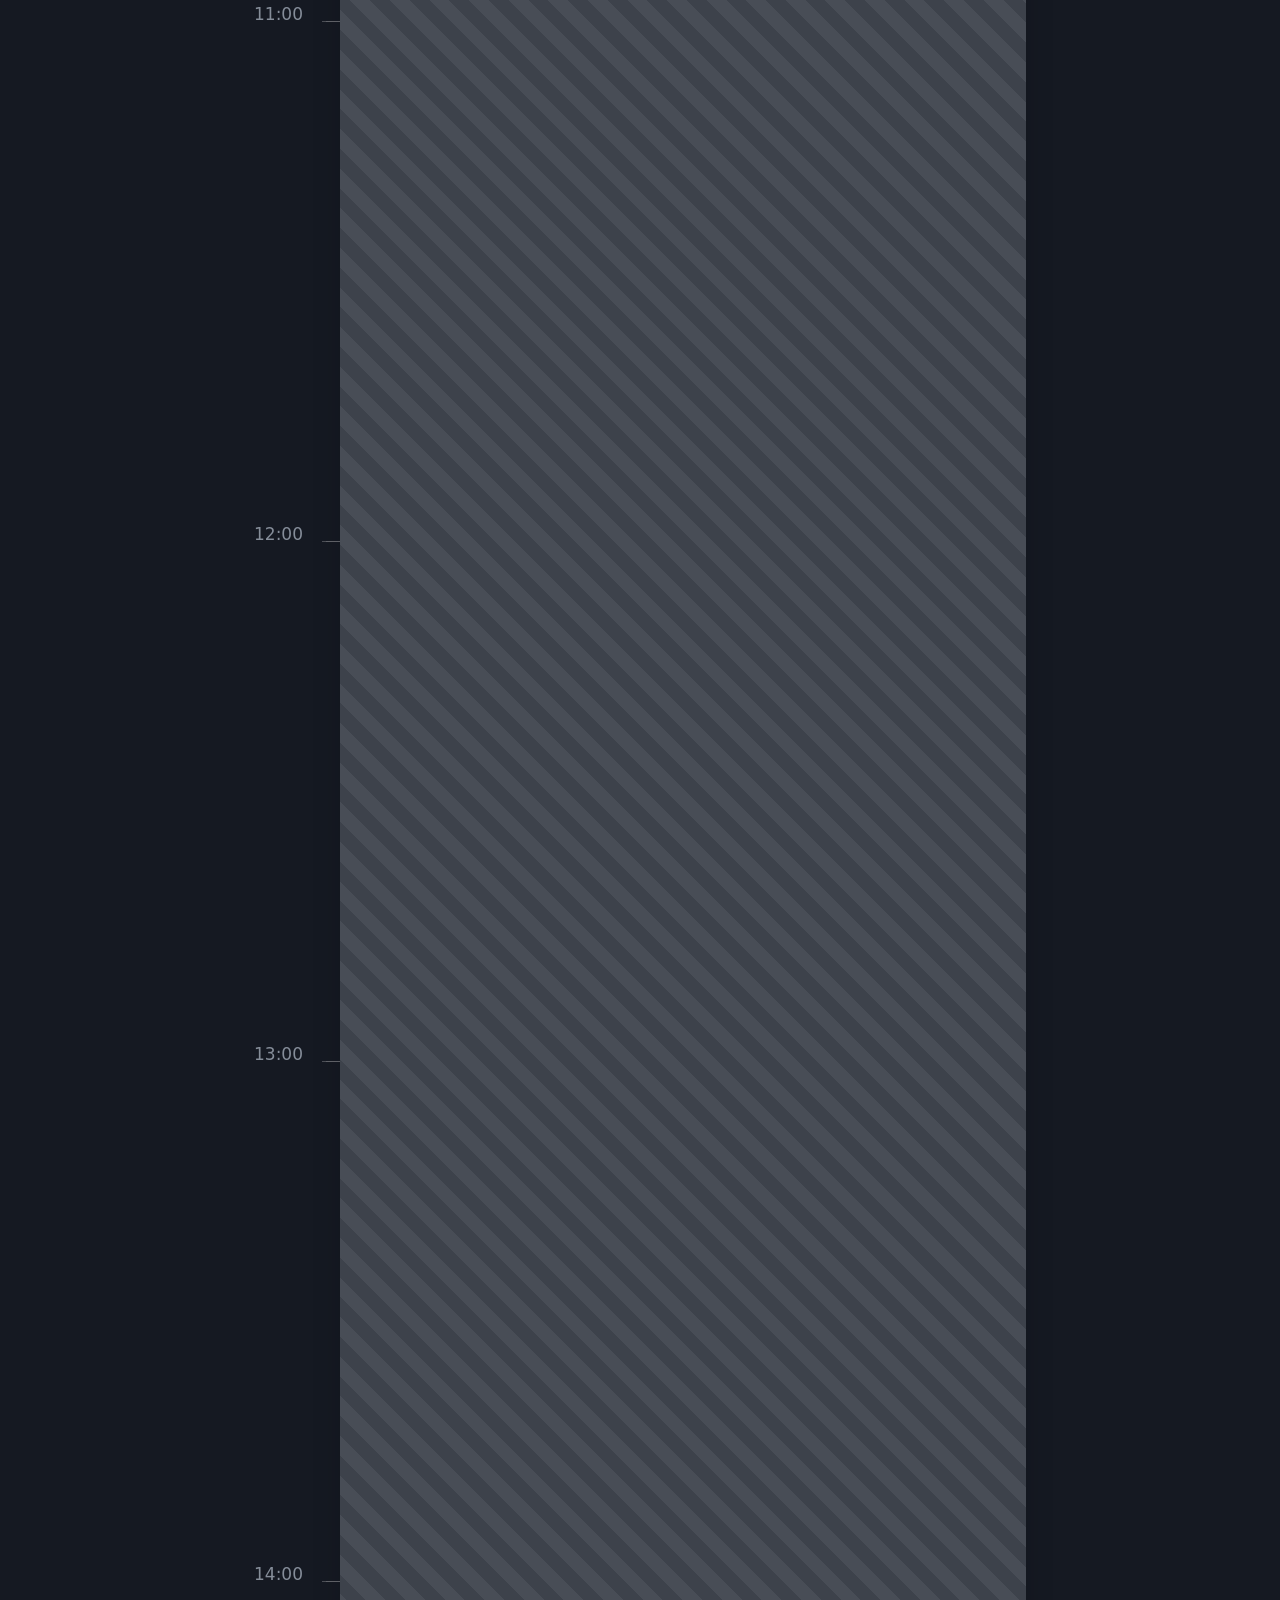
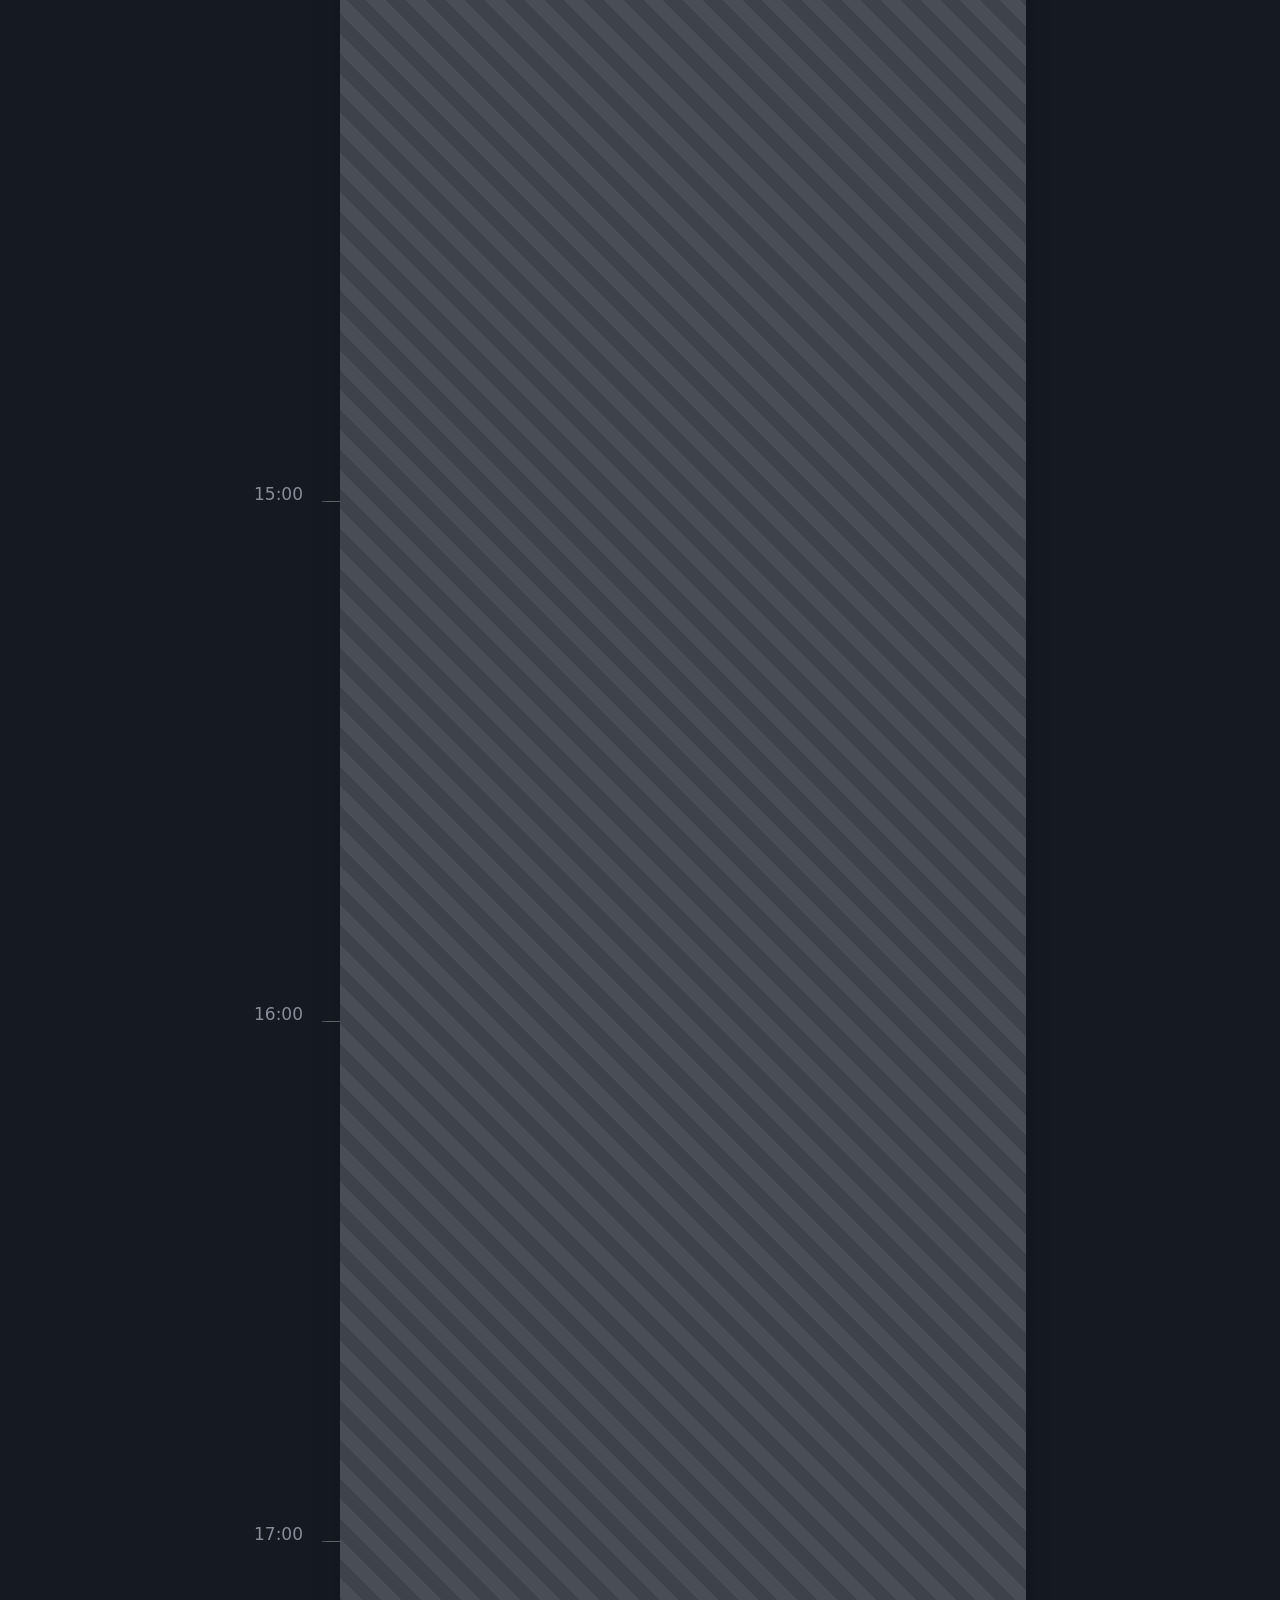
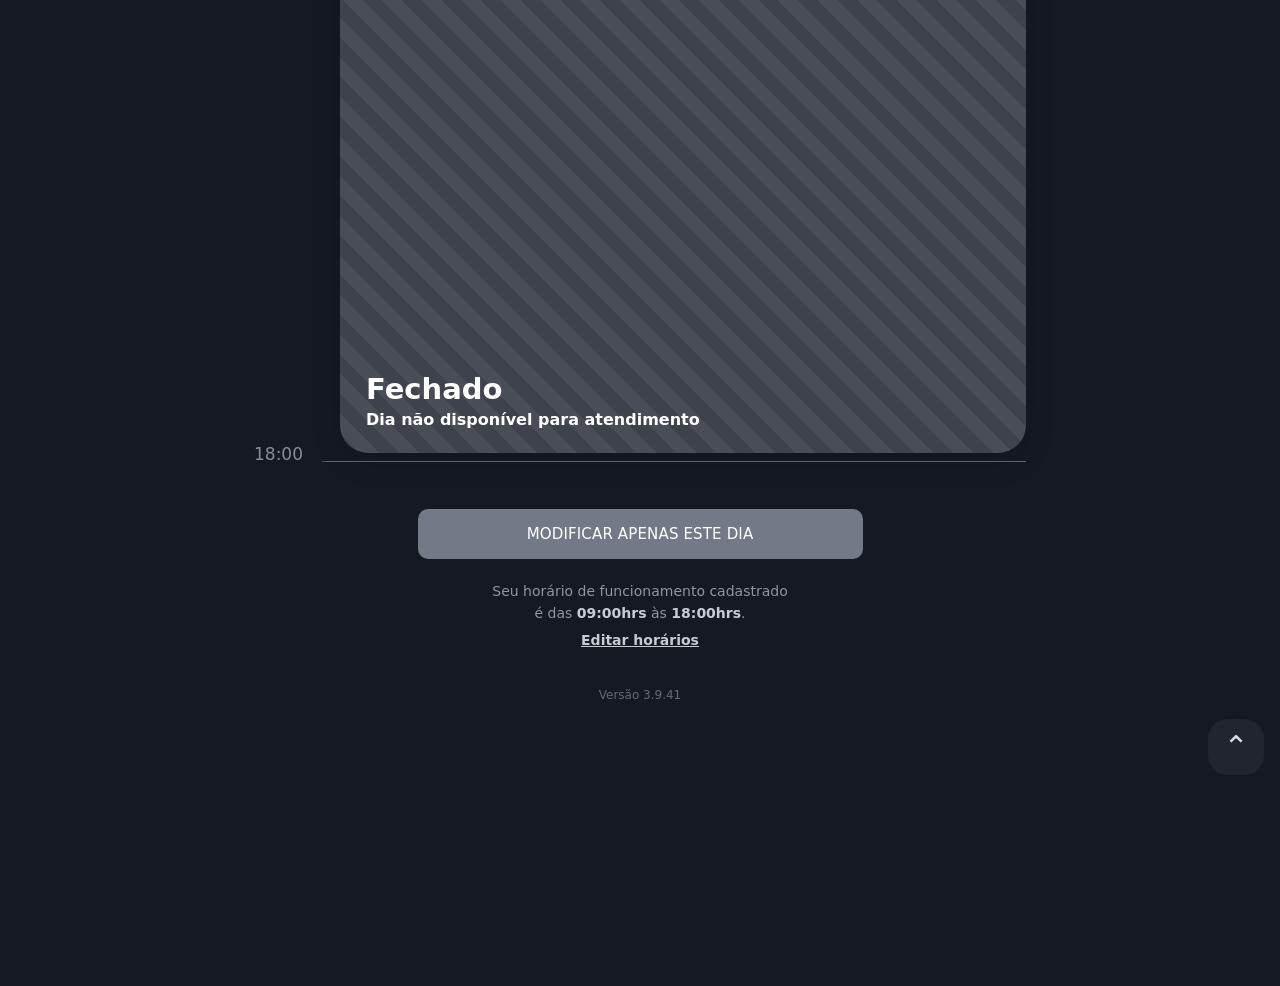
==== commit df43a0e4: "Add files via upload" ====
--- a/barbeiro/index.html
+++ b/barbeiro/index.html
@@ -6,7 +6,7 @@
 <meta name="theme-color" content="#151922">
 <title>Agenda • Barbearia Nicácio</title>
 <link rel="manifest" href="manifest.json">
-<link rel="stylesheet" href="barbeiro.css?v=36">
+<link rel="stylesheet" href="barbeiro.css?v=37">
 </head>
 <body>
 <main class="barber-app">
@@ -51,7 +51,7 @@
       <button id="editDayBtnBottom" class="day-only-btn">MODIFICAR APENAS ESTE DIA</button>
       <p class="business-hours" id="businessHoursText"></p>
       <button id="editHoursLink" class="edit-hours-link" type="button">Editar horários</button>
-      <div class="app-version">Versão Barbearia Nicácio</div>
+      <div class="app-version">Versão 3.9.41</div>
       <button id="scrollTopRef" class="scroll-top-ref" type="button" aria-label="Voltar ao topo">⌃</button>
     </div>
   </section>
@@ -91,6 +91,6 @@
 </section>
 
 <div id="toast" class="toast hidden" role="status"></div>
-<script src="barbeiro.js?v=36"></script>
+<script src="barbeiro.js?v=37"></script>
 </body>
 </html>
--- a/barbeiro/barbeiro.css
+++ b/barbeiro/barbeiro.css
@@ -780,3 +780,51 @@
   .continuous-card-bottom b{font-size:25px!important}
   .continuous-card-bottom small{font-size:14px!important}
 }
+
+/* V37 — cards de faturamento mais compactos + versão numérica */
+.stats-grid{
+  gap:12px !important;
+  margin-top:28px !important;
+}
+.stat-card{
+  min-height:132px !important;
+  height:132px !important;
+  border-radius:24px !important;
+  padding:16px 16px !important;
+}
+.stat-card strong{
+  font-size:17px !important;
+  line-height:1.05 !important;
+}
+.money-line{
+  margin-top:7px !important;
+  height:20px !important;
+  gap:6px !important;
+}
+.money-line b{font-size:14px !important}
+.coin-icon{font-size:17px !important}
+.stat-number{
+  font-size:42px !important;
+  margin-top:10px !important;
+  line-height:1 !important;
+}
+.barber-chair{
+  width:52px !important;
+  height:52px !important;
+  right:14px !important;
+  bottom:10px !important;
+}
+@media(max-width:560px){
+  .stats-grid{gap:9px !important;margin-top:26px !important}
+  .stat-card{
+    min-height:124px !important;
+    height:124px !important;
+    border-radius:22px !important;
+    padding:14px 14px !important;
+  }
+  .stat-card strong{font-size:16px !important}
+  .money-line b{font-size:13px !important}
+  .coin-icon{font-size:16px !important}
+  .stat-number{font-size:39px !important;margin-top:9px !important}
+  .barber-chair{width:46px !important;height:46px !important;right:12px !important;bottom:9px !important}
+}
